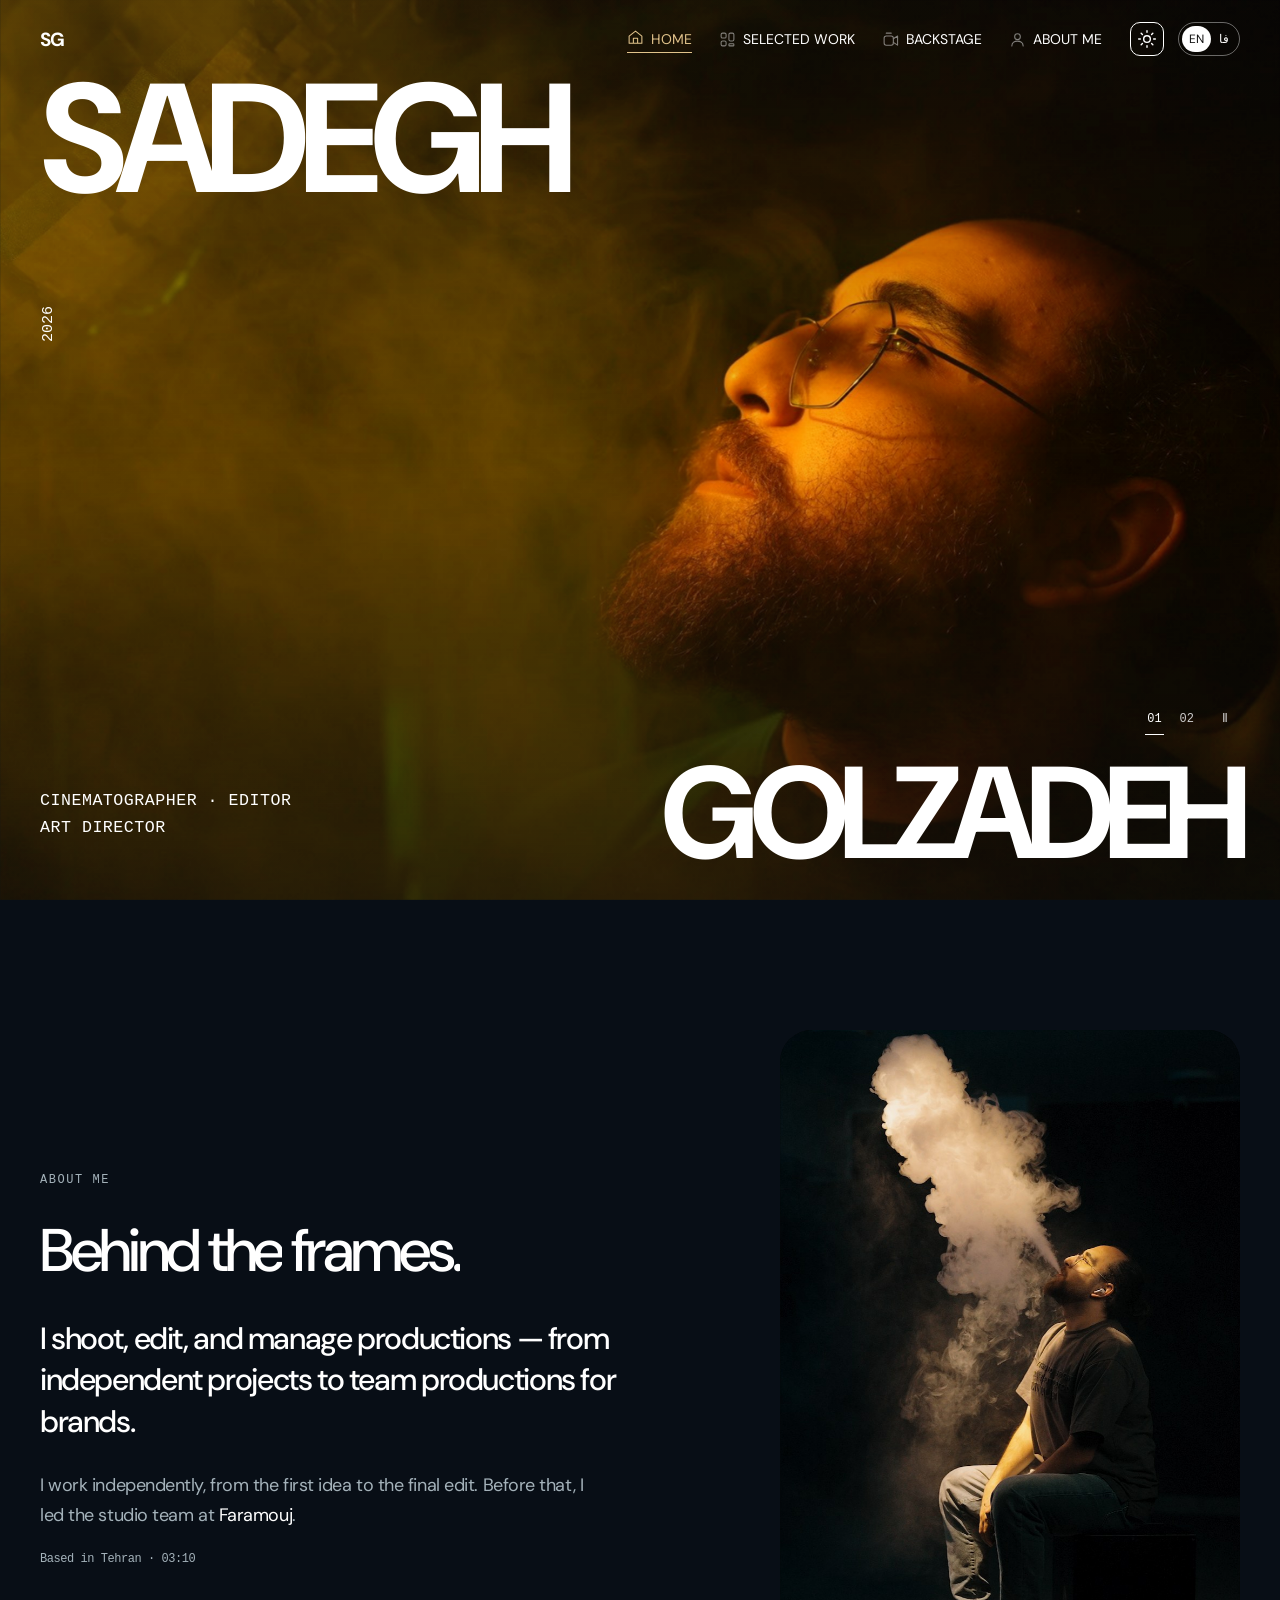
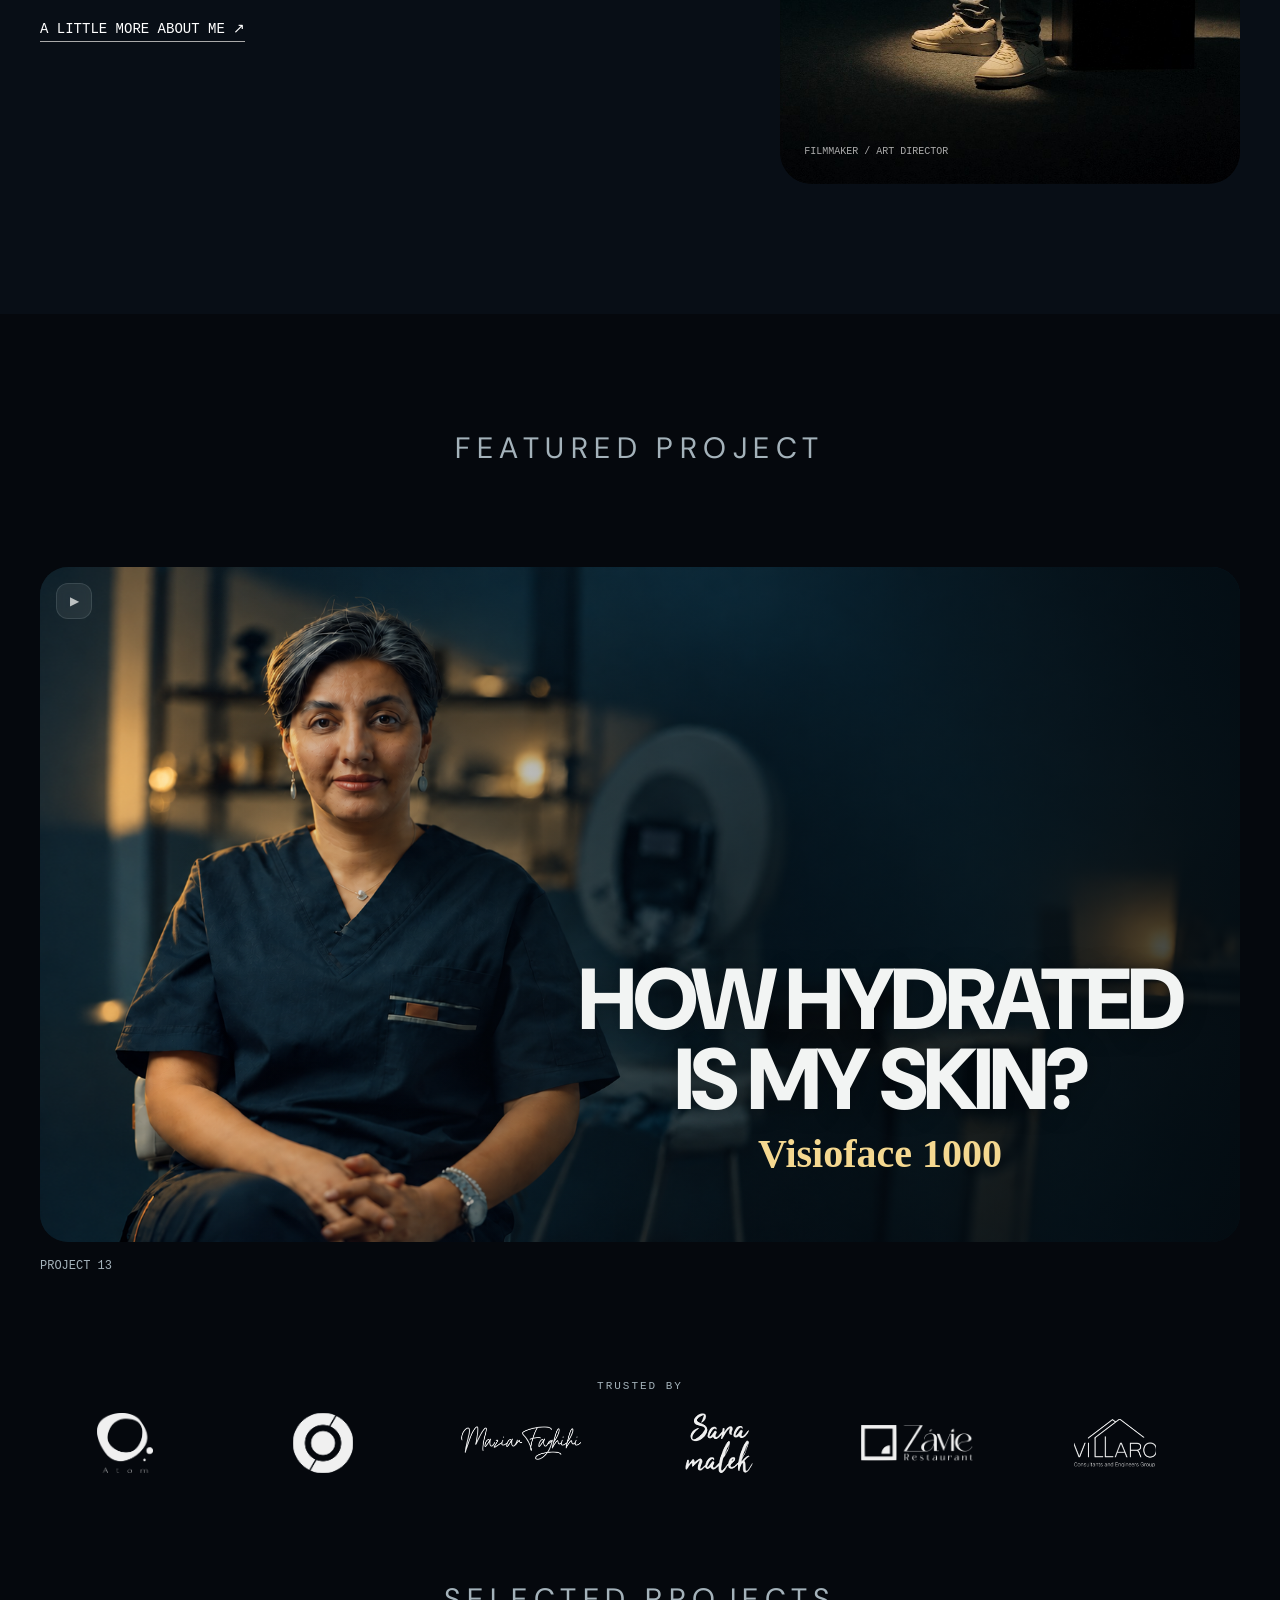
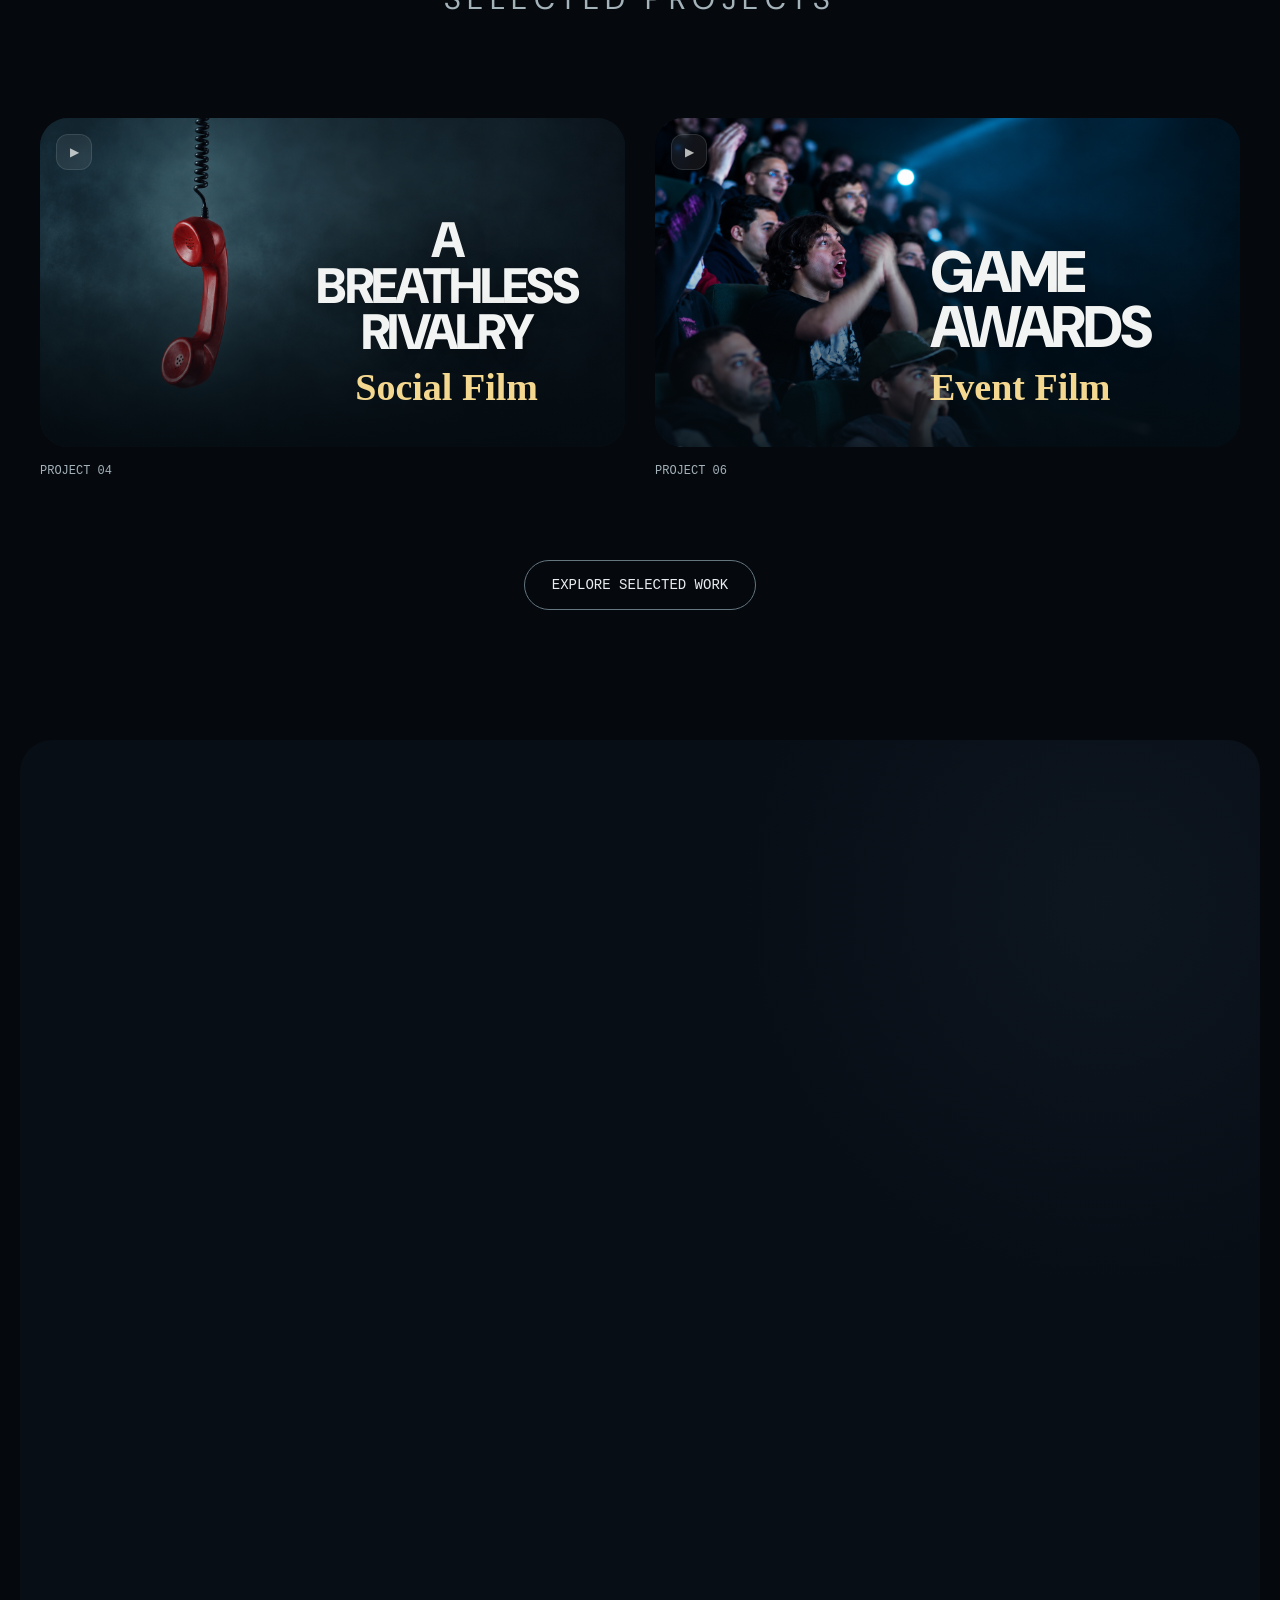
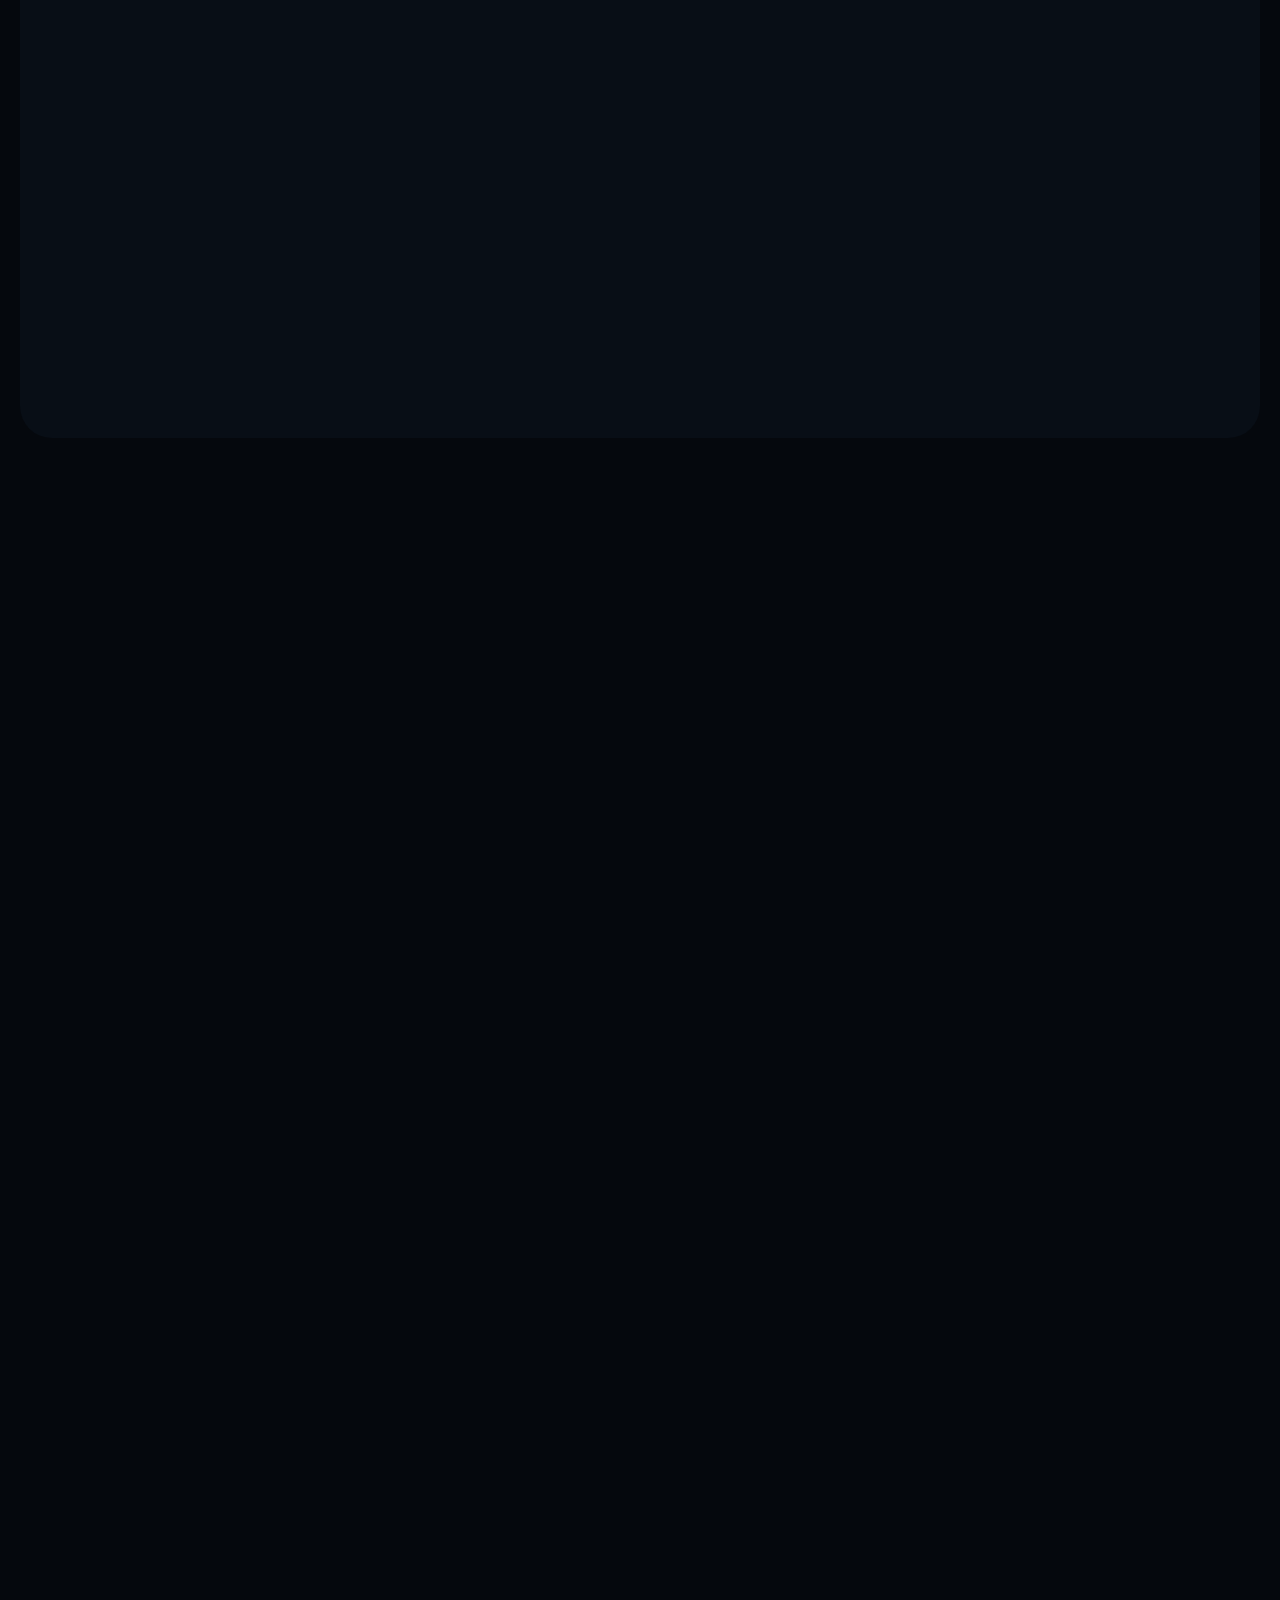
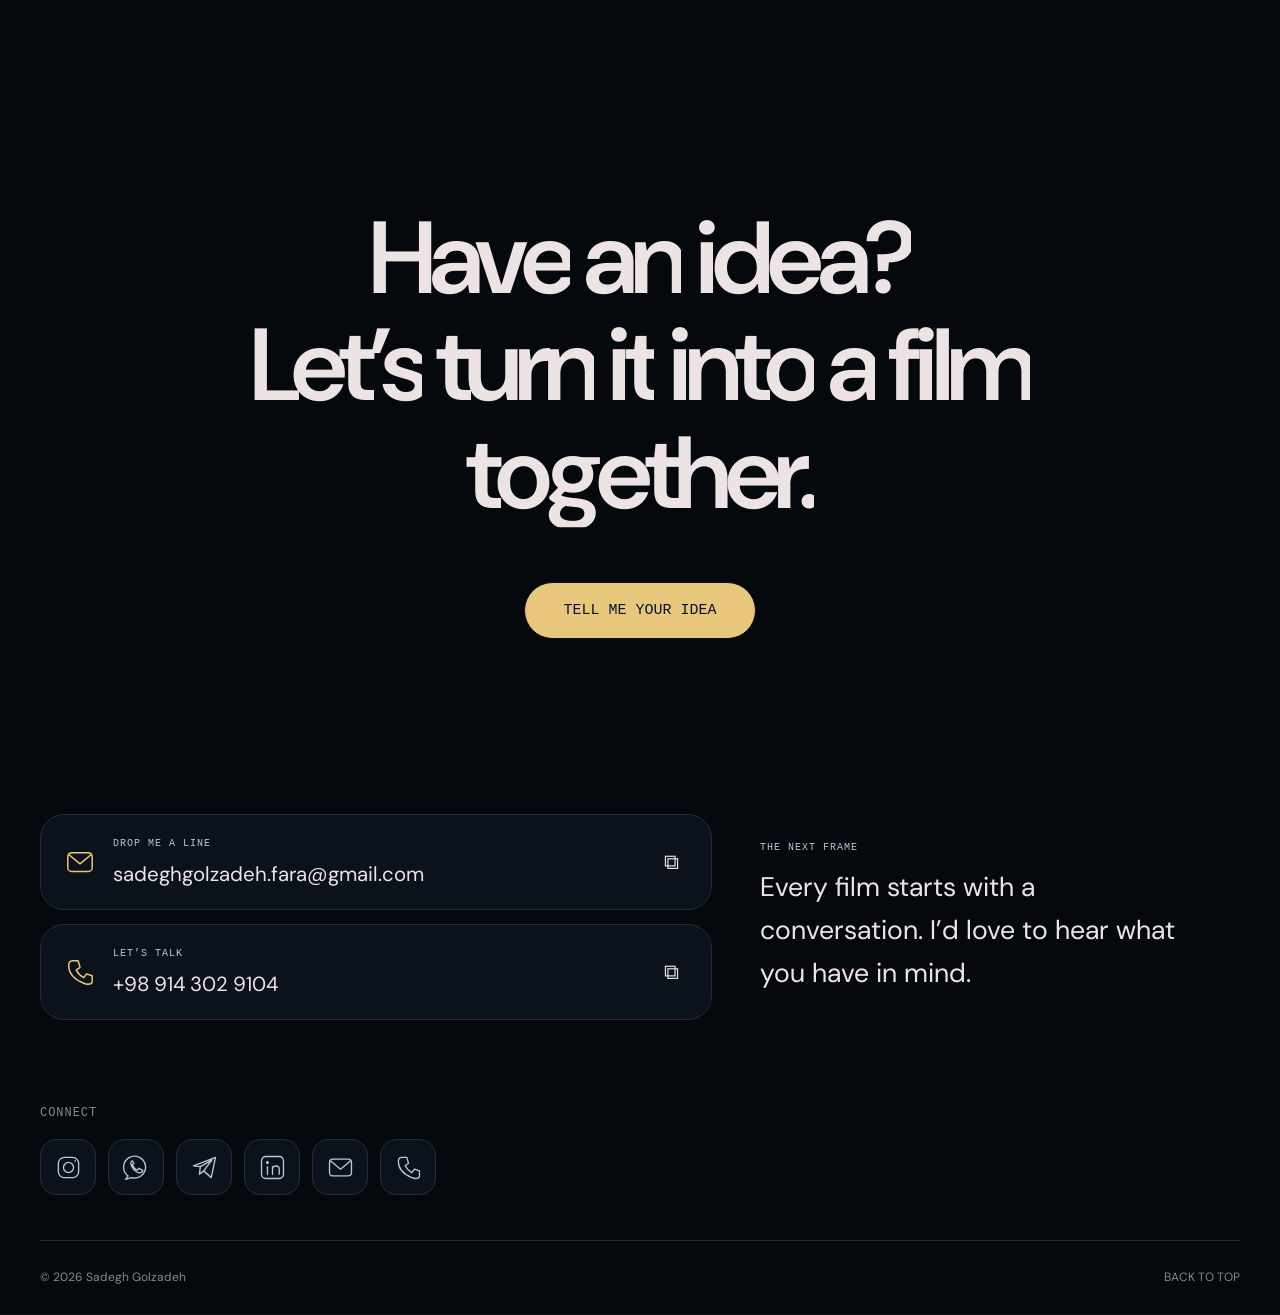
==== index.html @ a175c879 "Unify Persian typography, simplify identity and covers, and correct Faramouj timeline" ====
<!doctype html>
<html lang="en" dir="ltr" data-theme="dark">
<head>
<meta charset="utf-8"><meta name="viewport" content="width=device-width,initial-scale=1"><meta name="theme-color" content="#05080d">
<title>Sadegh Golzadeh — Art Director, Filmmaker & Studio Lead</title>
<meta name="description" content="Sadegh Golzadeh — Art Director, Filmmaker and Studio Lead. Welcome to my world of frames.">
<link rel="icon" type="image/svg+xml" href="data:image/svg+xml,%3Csvg xmlns='http://www.w3.org/2000/svg' viewBox='0 0 64 64'%3E%3Crect width='64' height='64' fill='%23000'/%3E%3Ctext x='6' y='45' font-family='Arial' font-size='36' font-weight='700' fill='white'%3ESG%3C/text%3E%3C/svg%3E">
<link rel="preload" href="fonts/vazirmatn-variable.woff2" as="font" type="font/woff2" crossorigin>
<link rel="stylesheet" href="style.css?v=52">
<script src="logo-assets.js" defer></script>
<script src="cover-assets.js?v=31" defer></script>
<link rel="stylesheet" href="motion.css?v=52">
<script src="motion.js?v=52" defer></script>
<script src="app.js?v=52" defer></script>
</head><body><div id="app"></div><noscript><p style="padding:40px">Sadegh Golzadeh — Art Director, Filmmaker & Studio Lead. <a href="/Sadegh-Golzadeh-CV.pdf">View my CV</a> · <a href="mailto:sadeghgolzadeh.fara@gmail.com">Email me</a></p></noscript></body>
</html>
---- style.css ----
@import url('https://fonts.googleapis.com/css2?family=DM+Sans:wght@400;500;600;700&display=swap');
:root{font-family:'DM Sans',Arial,sans-serif;color:#111;background:#fff;font-synthesis:none;scroll-behavior:smooth;--gutter:40px}*{box-sizing:border-box}body{margin:0}body.modal-open{overflow:hidden}a{color:inherit;text-decoration:none}button{font:inherit;cursor:pointer}button,a{-webkit-tap-highlight-color:transparent}a:focus-visible,button:focus-visible{outline:3px solid #5d91df;outline-offset:5px}button{color:inherit}img{display:block;max-width:100%}::selection{background:#c8d5e2;color:#000}.dark{background:#000;color:#fff}.light{background:#fff}.wide{width:calc(100% - var(--gutter)*2);max-width:1520px;margin-inline:auto}.narrow{width:calc(100% - var(--gutter)*2);max-width:1120px;margin-inline:auto}.center{text-align:center}.eyebrow{font-size:clamp(18px,2.3vw,30px);font-weight:400;letter-spacing:.22em;text-align:center;text-transform:uppercase;margin:0 0 100px;color:#555}.topbar{position:absolute;inset:0 0 auto;z-index:20;display:flex;align-items:center;gap:28px;padding:22px var(--gutter);color:white;font-size:14px}.brand{font-weight:700;font-size:19px;letter-spacing:-.06em;margin-inline-end:auto;white-space:nowrap}.topbar nav{display:flex;gap:38px;align-items:center}.topbar nav a{position:relative}.topbar nav a:after{content:'';position:absolute;left:0;right:100%;bottom:-5px;background:currentColor;height:1px;transition:right .3s}.topbar nav a:hover:after,.topbar nav a[aria-current]:after{right:0}.header-controls{display:flex;align-items:center;gap:14px}.language{display:flex;gap:1px;border:1px solid #ffffff65;border-radius:3px;padding:2px}.language button{font-size:12px;background:transparent;border:0;padding:5px 7px;color:white}.language button[aria-pressed=true]{background:white;color:#111}.menu-toggle{display:none;width:30px;height:30px;background:none;border:0;padding:3px}.menu-toggle span{display:block;height:1px;background:currentColor;margin:6px 0}.hero{height:100svh;min-height:680px;max-height:1300px;position:relative;overflow:hidden;background:#162024;color:white}.hero-images{position:absolute;inset:0;will-change:transform}.hero-image{position:absolute;width:100%;height:100%;object-fit:cover;opacity:0;transition:opacity 1.4s ease,transform 7s linear;transform:scale(1.055)}.hero-image.active{opacity:1;transform:scale(1)}.hero-shade{position:absolute;inset:0;background:linear-gradient(180deg,rgba(0,0,0,.23),transparent 40%,rgba(0,0,0,.32));pointer-events:none}.first-name{position:absolute;top:66px;left:var(--gutter);font-size:clamp(92px,12.1vw,210px);line-height:.95;letter-spacing:-.08em;font-weight:700;margin:0;z-index:2}.vertical-meta{position:absolute;left:var(--gutter);top:34%;display:flex;align-items:center;flex-direction:column;gap:26px;font:18px monospace;z-index:2}.vertical-meta i{height:105px;width:1px;background:#fff9}.vertical-meta span:last-child{writing-mode:vertical-rl;transform:rotate(180deg);font-size:15px}.hero-bottom{position:absolute;bottom:22px;left:var(--gutter);right:var(--gutter);display:flex;align-items:center;justify-content:space-between;gap:20px;z-index:2}.hero-tagline{font-family:monospace;font-size:clamp(17px,1.7vw,24px);line-height:1.4;letter-spacing:.03em;margin:0;flex:0 0 30%;animation-delay:.2s!important}.last-name{font-size:clamp(64px,10.2vw,177px);letter-spacing:-.08em;line-height:.98;font-weight:700;text-align:end;animation-delay:.12s!important}.hero-caption{position:absolute;bottom:165px;left:var(--gutter);right:var(--gutter);display:flex;align-items:center;justify-content:space-between;gap:10px;z-index:3}.sample-tag{display:inline-flex;background:rgba(0,0,0,.5);backdrop-filter:blur(8px);color:#fff;font:11px monospace;letter-spacing:.04em;padding:7px 10px;border:1px solid #ffffff45;border-radius:3px;max-width:calc(100% - 24px)}.slideshow-controls{display:flex;align-items:center;gap:14px}.slideshow-controls button{background:none;border:0;border-bottom:1px solid transparent;color:#ccc;font:12px monospace;padding:8px 2px}.slideshow-controls button.active{color:white;border-color:white}.slide-pause{min-width:30px}.about{padding:170px 0 180px}.reading-text{font-size:clamp(30px,4.2vw,60px);font-weight:600;line-height:1.2;letter-spacing:-.045em;margin:0 0 150px}.reading-text span{color:#454545;transition:color .25s}.profile-grid{display:grid;grid-template-columns:36% 1fr;gap:60px;align-items:start}.profile-photo{margin:0;position:relative;min-height:480px;overflow:hidden;border-radius:5px;background:#222}.portrait-crop{position:absolute;inset:0;overflow:hidden}.portrait-crop img{position:absolute;width:493%;max-width:none;height:auto;left:-40%;top:-10%;filter:grayscale(1)}.profile-photo:after{content:'';position:absolute;inset:0;background:linear-gradient(transparent 36%,#000c)}.profile-photo figcaption{position:absolute;z-index:2;bottom:32px;left:30px;right:25px;display:flex;flex-direction:column;gap:14px}.profile-photo strong{font-size:clamp(38px,4.5vw,68px);font-style:italic;font-family:Georgia,serif;font-weight:400;letter-spacing:-.055em}.profile-photo figcaption span{font:14px/1.7 monospace}.bio{font-size:clamp(18px,1.9vw,26px);line-height:1.5;letter-spacing:-.025em;color:#999}.bio p{margin:0 0 30px}.bio em{font-style:normal;color:white}.bio small{font-size:14px}.profile-links{border-top:1px solid #333;padding-top:28px;display:flex;gap:30px;font:14px monospace;margin-top:25px}.text-link{font:14px monospace;display:inline-block;margin-top:32px;border-bottom:1px solid #aaa;padding-bottom:4px;color:white}.profile-links a:hover{color:white}.projects{padding:115px 0 100px}.project-card{display:block;background:none;border:0;padding:0;width:100%;text-align:start}.project-image{position:relative;overflow:hidden;border-radius:7px;aspect-ratio:1.52;background:#1c2426;color:white}.project-image>img{width:100%;height:100%;object-fit:cover;transition:transform 1.1s cubic-bezier(.2,.7,.2,1)}.project-image:after{content:'';position:absolute;inset:0;background:linear-gradient(transparent 30%,#000b);pointer-events:none}.project-card:hover .project-image>img{transform:scale(1.045)}.project-image .sample-tag{position:absolute;z-index:2;top:17px;left:17px}.project-caption{position:absolute;z-index:2;bottom:36px;left:36px;right:36px}.project-caption small{font:13px monospace;letter-spacing:.03em}.project-caption h3{font-size:clamp(30px,4.8vw,72px);font-weight:500;letter-spacing:-.055em;line-height:1.04;margin:12px 0}.project-caption p{font-size:16px;line-height:1.4;margin:0;max-width:560px}.hover-disc{position:absolute;left:50%;top:50%;transform:translate(-50%,-50%) scale(.5);opacity:0;display:flex;align-items:center;justify-content:center;text-align:center;background:white;color:#222;z-index:4;width:108px;height:108px;border-radius:50%;font:14px/1.3 monospace;pointer-events:none;transition:opacity .25s,transform .25s}.project-card:hover .hover-disc{opacity:1;transform:translate(-50%,-50%) scale(1)}.slot-label{display:flex;justify-content:space-between;gap:15px;font:12px monospace;color:#777;padding:17px 0}.slot-label span{font-family:inherit}.project-grid{display:grid;grid-template-columns:1fr 1fr;gap:30px}.project-grid .project-image{aspect-ratio:1/1.15}.project-grid .project-caption{left:25px;right:25px;bottom:28px}.project-grid .project-caption h3{font-size:clamp(30px,3.5vw,56px)}.brand-block{padding:130px 0 170px;text-align:center}.brand-block p{font-size:clamp(28px,3.6vw,50px);font-weight:700;letter-spacing:-.055em;line-height:1.14;margin:0 auto 95px;max-width:920px}.brand-names{display:flex;justify-content:space-around;gap:25px;font-size:clamp(18px,3vw,42px);font-weight:700;letter-spacing:-.04em;color:#aaa}.outline-button{display:inline-flex;align-items:center;justify-content:center;border:1px solid #b9b9b9;padding:16px 27px;font:14px monospace;transition:background .3s,color .3s}.outline-button:hover{background:#111;color:white}.projects .center{margin-top:65px}.expertise{padding:95px 0 80px}.section-statement{font-size:clamp(30px,4.2vw,58px);font-weight:700;line-height:1.15;letter-spacing:-.055em;max-width:970px;margin:0 auto 140px;text-align:center}.services{border-top:1px solid #ddd}.service{padding:55px 0 70px;border-bottom:1px solid #ddd;display:grid;grid-template-columns:1fr 27%;gap:15%}.service small{font:14px monospace;color:#999}.service h3{font-size:clamp(28px,3vw,44px);margin:24px 0 18px;line-height:1.1;letter-spacing:-.045em}.service p{font-size:17px;color:#888;line-height:1.55;max-width:650px;margin:0}.service ul{padding:0;margin:0;list-style:none;font:14px/1.5 monospace}.service li{padding:17px 0;border-bottom:1px solid #ddd}.experience{padding:80px 0 115px}.job{border-top:1px solid #ddd;padding:30px 0 35px;display:grid;grid-template-columns:21% 35% 1fr;gap:30px}.job small{font:12px/1.6 monospace;color:#888}.job h3{margin:0;font-size:clamp(23px,2.5vw,34px);letter-spacing:-.035em;line-height:1.15}.job h3 span{display:block;font-size:17px;font-weight:400;color:#888;margin-top:12px}.job p{font-size:16px;color:#888;line-height:1.6;margin:0}.cv-details{display:grid;grid-template-columns:1fr 1fr;gap:50px;padding-top:65px;border-top:1px solid #ddd}.cv-details h3{font-size:20px}.cv-details p{font-size:16px;color:#777;line-height:1.7}.contact{padding:80px 0 130px;text-align:center}.contact-title{font-size:clamp(48px,8vw,110px);line-height:1.05;font-weight:600;letter-spacing:-.065em;margin:0 0 55px}.black-button{display:inline-flex;background:#111;color:#fff;padding:19px 38px;font:15px monospace;border:1px solid #111;transition:background .3s,color .3s}.black-button:hover{background:white;color:#111}.footer-name{font-size:clamp(35px,9.1vw,155px);font-weight:700;letter-spacing:-.07em;line-height:1;text-align:center;white-space:nowrap;padding:10px 0 60px;border-bottom:1px solid #ddd}.footer-grid{display:grid;grid-template-columns:1.5fr 1fr .7fr;gap:50px;padding:45px 0}.contact-lines{display:grid;grid-template-columns:1fr 34px;align-content:start;gap:14px;font-size:clamp(14px,1.5vw,22px)}.contact-lines a{overflow-wrap:anywhere}.copy{background:#f5f5f5;border:1px solid #ddd;border-radius:4px;font-size:18px;width:30px;height:30px}.footer-grid small{font:12px monospace;color:#777}.footer-grid p{font-size:16px;line-height:1.7;margin-top:12px}.footer-social{display:flex;flex-direction:column;gap:15px;align-items:start;font-size:16px}.footer-bottom{display:flex;justify-content:space-between;font-size:12px;padding:28px 0;border-top:1px solid #ddd;color:#888}.needs{margin:50px 0 90px;padding:40px;background:#f1f3f4;border:1px dashed #b4bec5;border-radius:6px}.needs .eyebrow{font:12px monospace;letter-spacing:.08em;text-align:start}.needs h2{font-size:clamp(26px,3vw,42px);line-height:1.2;letter-spacing:-.03em;margin:20px 0 26px}.needs ol{padding-inline-start:22px;font-size:16px;line-height:1.75;margin:0}.source-credit{font-size:12px;color:#667078;margin:28px 0 0;line-height:1.6}.source-credit a{text-decoration:underline}.preview-badge{position:fixed;right:18px;bottom:18px;z-index:30;padding:11px 15px;background:#111;color:#fff;border:1px solid #888;border-radius:5px;font:11px monospace;box-shadow:0 5px 25px #0002}.works-hero{height:100svh;min-height:640px;position:relative;color:white;overflow:hidden;background:#222}.works-hero>img{width:100%;height:100%;object-fit:cover;object-position:50% 40%;animation:gentle 12s both}.works-heading{position:absolute;left:var(--gutter);bottom:115px;right:var(--gutter)}.works-heading h1{font-size:clamp(42px,5vw,74px);line-height:1.12;letter-spacing:-.045em;font-weight:600;margin:0 0 30px;max-width:800px}.works-heading p{font-size:19px;line-height:1.45;max-width:620px;margin:0}.works-hero>.sample-tag{position:absolute;bottom:35px;left:var(--gutter)}body:has(.thoughts) .topbar{color:#111}body:has(.thoughts) .language{border-color:#bbb}body:has(.thoughts) .language button{color:#111}body:has(.thoughts) .language button[aria-pressed=true]{background:#111;color:white}.thoughts{padding:170px 0 70px}.page-heading{font-size:clamp(60px,12vw,170px);font-weight:500;letter-spacing:-.065em;text-align:center;line-height:1;margin:20px 0 30px}.page-intro{text-align:center;color:#777;font-size:19px;margin:0 0 100px}.thought-card{background:#f9f9f9;margin-bottom:60px;border-radius:6px;overflow:hidden}.thought-image{position:relative;aspect-ratio:1.8;overflow:hidden}.thought-image img{height:100%;width:100%;object-fit:cover;transition:transform 1s}.thought-card:hover img{transform:scale(1.025)}.thought-image .sample-tag{position:absolute;top:18px;left:18px}.thought-copy{padding:40px}.thought-copy small{font:12px monospace;color:#777}.thought-copy h2{font-size:clamp(30px,4vw,55px);letter-spacing:-.045em;line-height:1.13;margin:20px 0}.thought-copy p{font-size:18px;line-height:1.6;max-width:780px;color:#777}.music-card{background:#111;color:white;padding:40px 0}.music-card .outline-button{margin-top:25px}.music-card .outline-button:hover{background:#fff;color:#111}dialog{width:min(960px,calc(100% - 36px));max-height:90svh;border:0;padding:0;border-radius:8px;box-shadow:0 20px 90px #0005}dialog::backdrop{background:#000b;backdrop-filter:blur(6px)}dialog>div>img{width:100%;height:min(46vh,420px);object-fit:cover}.dialog-close{position:sticky;top:15px;float:right;margin:15px 15px -57px 0;width:42px;height:42px;border:0;background:#fff;border-radius:50%;font-size:27px;z-index:2}.dialog-copy{padding:35px}.dialog-copy small{font:12px monospace;color:#777}.dialog-copy h2{font-size:40px;letter-spacing:-.04em;margin:20px 0}.dialog-copy p{font-size:18px;line-height:1.6;color:#666}.toast{position:fixed;bottom:75px;left:50%;transform:translate(-50%,20px);background:#111;color:#fff;z-index:80;padding:13px 22px;border-radius:4px;opacity:0;pointer-events:none;transition:.25s}.toast.show{opacity:1;transform:translate(-50%,0)}.reveal{opacity:0;transform:translateY(45px);transition:opacity .85s ease,transform .95s cubic-bezier(.2,.75,.2,1)}.reveal.in{opacity:1;transform:none}.entrance{animation:entrance 1.05s both cubic-bezier(.2,.7,.2,1)}
@keyframes entrance{from{opacity:0;transform:translateY(38px);filter:blur(7px)}to{opacity:1;transform:none;filter:none}}@keyframes gentle{from{transform:scale(1.04)}to{transform:scale(1)}}
.fa{font-family:Vazirmatn,Arial,sans-serif}.fa .eyebrow{letter-spacing:0}.fa .first-name{left:auto;right:var(--gutter);font-size:clamp(92px,12.1vw,210px);letter-spacing:-.035em}.fa .last-name{font-size:clamp(90px,12vw,195px);letter-spacing:-.035em}.fa .vertical-meta{left:auto;right:var(--gutter)}.fa .hero-tagline,.fa .sample-tag,.fa .preview-badge,.fa .outline-button,.fa .black-button,.fa .profile-photo figcaption span,.fa .profile-links,.fa .text-link,.fa .service ul,.fa .slot-label,.fa .hover-disc,.fa .needs .eyebrow,.fa .project-caption small{font-family:Vazirmatn,sans-serif;letter-spacing:0}.fa .hero-tagline{font-size:clamp(18px,2vw,29px);line-height:1.6}.fa .reading-text{line-height:1.55;letter-spacing:-.02em}.fa .bio{line-height:1.9;letter-spacing:0}.fa .brand{letter-spacing:-.05em}.fa .project-caption{left:36px;right:36px}.fa .project-caption h3,.fa .contact-title,.fa .section-statement{letter-spacing:-.025em}.fa .contact-title{line-height:1.45}.fa .works-heading h1{line-height:1.5;letter-spacing:-.03em}.fa .job h3{line-height:1.5}.fa .footer-name{direction:ltr}.fa .page-heading{letter-spacing:-.03em;line-height:1.4}.fa .preview-badge{font-size:12px}.fa .needs{line-height:1.8}.fa .footer-bottom,.fa .footer-grid{line-height:1.7}
@media(min-width:1700px){.hero-caption{bottom:210px}}
@media(max-width:1050px){:root{--gutter:28px}.topbar{gap:18px}.topbar nav{gap:23px}.brand{font-size:16px}.hero-bottom{align-items:end}.hero-tagline{flex-basis:28%;font-size:17px}.hero-caption{bottom:145px}.profile-grid{gap:38px;grid-template-columns:37% 1fr}.profile-photo{min-height:420px}.bio{font-size:21px}.project-grid .project-image{aspect-ratio:1/1.35}.job{grid-template-columns:20% 33% 1fr;gap:20px}.footer-grid{gap:30px}.service{gap:8%;grid-template-columns:1fr 33%}}
@media(max-width:700px){:root{--gutter:20px}.topbar{padding-top:18px}.brand{font-size:16px}.topbar nav{display:none;position:absolute;top:63px;left:12px;right:12px;background:#111;color:#fff;border:1px solid #444;padding:30px;border-radius:5px;flex-direction:column;align-items:start;gap:24px;font-size:20px}.topbar.open nav{display:flex}.menu-toggle{display:block}.hero{min-height:680px;max-height:none}.first-name{top:90px;font-size:19vw;letter-spacing:-.07em}.hero-image{object-position:50% 50%}.vertical-meta{top:34%;font-size:15px;gap:18px}.vertical-meta i{height:75px}.vertical-meta span:last-child{font-size:12px}.hero-bottom{bottom:27px;display:block}.hero-tagline{font-size:17px;line-height:1.4;margin-bottom:28px}.last-name{font-size:15vw;line-height:1;text-align:end;letter-spacing:-.075em}.hero-caption{bottom:205px;display:flex;flex-direction:column;align-items:end;gap:10px}.sample-tag{font-size:9px;padding:6px 8px;line-height:1.5}.slideshow-controls{gap:16px}.hero-caption .sample-tag{max-width:100%}.about{padding:90px 0 100px}.reading-text{font-size:30px;line-height:1.25;margin-bottom:70px}.profile-grid{grid-template-columns:1fr;gap:35px}.profile-photo{min-height:480px;max-width:380px;width:100%;margin:auto}.bio{font-size:20px}.profile-links{gap:28px}.projects{padding:80px 0}.eyebrow{font-size:18px;margin-bottom:55px}.project-image{aspect-ratio:.85}.project-grid{grid-template-columns:1fr;gap:35px}.project-grid .project-image{aspect-ratio:.85}.project-caption,.project-grid .project-caption{left:22px;right:22px;bottom:25px}.project-caption h3,.project-grid .project-caption h3{font-size:38px}.project-caption small{font-size:11px}.project-caption p{font-size:15px}.slot-label{font-size:10px}.hover-disc{display:none}.brand-block{padding:70px 0 90px}.brand-block p{font-size:30px;margin-bottom:55px}.brand-names{font-size:20px;gap:15px}.expertise{padding:50px 0 40px}.section-statement{font-size:33px;margin-bottom:65px}.service{grid-template-columns:1fr;gap:22px;padding:30px 0 45px}.service h3{font-size:32px;margin-top:20px}.service p{font-size:16px}.service ul{font-size:13px}.service li{padding:12px 0}.experience{padding:55px 0 70px}.job{grid-template-columns:1fr;gap:17px;padding:28px 0}.job h3{font-size:28px}.job h3 span{font-size:16px;margin-top:8px}.job p{font-size:16px}.cv-details{grid-template-columns:1fr;gap:20px;padding-top:25px}.contact{padding:55px 0 70px}.contact-title{font-size:46px;margin-bottom:40px}.footer-name{font-size:8.8vw;padding-bottom:35px}.footer-grid{grid-template-columns:1fr 1fr;gap:28px;padding:30px 0}.contact-lines{grid-column:1/-1;font-size:17px}.footer-social{font-size:15px}.footer-grid p{font-size:15px}.footer-bottom{font-size:10px;gap:20px;line-height:1.5}.preview-badge{font-size:9px;right:10px;bottom:10px;padding:9px 11px}.needs{padding:25px 20px;margin:30px 0 70px}.needs h2{font-size:26px}.needs ol{font-size:15px}.works-hero{min-height:680px}.works-heading{bottom:130px}.works-heading h1{font-size:42px}.works-heading p{font-size:17px;max-width:330px}.works-hero>.sample-tag{bottom:65px}.thoughts{padding-top:120px}.page-heading{font-size:66px}.page-intro{font-size:17px;margin-bottom:55px}.thought-image{aspect-ratio:1}.thought-copy{padding:25px}.thought-copy h2{font-size:34px}.thought-copy p{font-size:17px}.music-card{padding:15px 0}.dialog-copy{padding:25px}.dialog-copy h2{font-size:32px}.dialog-copy p{font-size:16px}.fa .first-name{font-size:22vw}.fa .last-name{font-size:24vw}.fa .hero-tagline{font-size:21px}.fa .reading-text{font-size:30px}.fa .contact-title{font-size:43px}.fa .preview-badge{font-size:10px}.fa .hero-caption{bottom:240px}.fa .works-heading h1{font-size:38px}.fa .page-heading{font-size:55px}}
@media(prefers-reduced-motion:reduce){:root{scroll-behavior:auto}*,*:before,*:after{animation-duration:.01ms!important;transition-duration:.01ms!important}.reveal{opacity:1;transform:none}.hero-image{transform:none!important}}
.profile-photo{min-height:0;aspect-ratio:.94}

.portrait-crop img{position:static!important;width:100%!important;height:100%!important;max-width:100%!important;object-fit:cover;transform:none!important}.portrait-crop{overflow:hidden}.backstage-gallery{padding:70px 0}.backstage-gallery video{width:100%;max-height:650px;background:#000}.personal-gallery{display:grid;grid-template-columns:1fr 1fr;gap:20px;margin-top:40px}.personal-gallery img{width:100%;height:500px;object-fit:cover}.content-export{padding:30px 0}.credits-list{display:grid;grid-template-columns:1fr 1fr;gap:15px;margin:25px 0}.credits-list>div{border-bottom:1px solid #ccc}.credits-list p{font-size:16px;margin:5px 0}#dialog-content>video{width:100%;max-height:70vh;background:#000}#edit-project label{display:block;font-size:15px;margin:15px 0}#edit-project input,#edit-project textarea{display:block;width:100%;padding:12px;border:1px solid #aaa;background:white;color:black;font:inherit}#edit-project textarea{min-height:140px}[hidden]{display:none!important}@media(max-width:620px){.personal-gallery{grid-template-columns:1fr}.personal-gallery img{height:420px}.credits-list{grid-template-columns:1fr}}

/* Soft corners across media, controls and project details. */
:root{--media-radius:28px}
.hero,.works-hero{border-radius:0 0 36px 36px;isolation:isolate}
.hero-images,.hero-shade{border-radius:inherit}
.profile-photo,.portrait-crop,.project-image,.thought-card,.thought-image,.personal-gallery img,.backstage-gallery video,dialog{border-radius:var(--media-radius);overflow:hidden}
.project-image img,.thought-image img{border-radius:inherit}
#dialog-content>video{border-radius:28px;display:block}
.language{border-radius:999px;overflow:hidden;padding:3px}
.language button,.sample-tag,.outline-button,.black-button,.copy,.toast,.topbar nav{border-radius:999px}
#edit-project input,#edit-project textarea{border-radius:16px}
@media(max-width:700px){:root{--media-radius:22px}.hero,.works-hero{border-radius:0 0 28px 28px}.topbar nav{border-radius:24px}#dialog-content>video{border-radius:22px}}

.hero,.works-hero{border-radius:var(--media-radius)}
#dialog-content>video{width:auto;max-width:100%;height:auto;max-height:70vh;margin:12px auto 0;background:transparent}
.backstage-gallery video{width:auto;max-width:100%;height:auto;max-height:650px;justify-self:center;background:transparent}

/* Revised about portrait, project covers and client names. */
.about{padding:110px 0}.about-scene{position:relative;overflow:hidden;border-radius:32px;min-height:900px;background:#090909;isolation:isolate}.about-background{position:absolute;inset:0;width:100%;height:100%;object-fit:contain;object-position:right center;z-index:-2}.about-scene:after{content:'';position:absolute;inset:0;background:linear-gradient(90deg,rgba(0,0,0,.92),rgba(0,0,0,.66) 48%,rgba(0,0,0,.12));z-index:-1}.about-overlay{padding:65px;max-width:780px}.about .reading-text{font-size:clamp(26px,3.2vw,44px);margin-bottom:55px}.about-details{display:block}.about-identity{display:flex;flex-direction:column;gap:12px;margin-bottom:35px}.about-identity strong{font:italic 60px Georgia,serif}.about-identity span{font:12px/1.8 monospace}.about .bio{font-size:20px;color:#ddd}.about .reading-text span{color:#fff!important}.brand-names{flex-wrap:wrap;justify-content:center;gap:32px 50px;color:#333;font-size:clamp(28px,3.2vw,48px);line-height:1.2}.brand-secondary{font-size:clamp(16px,1.8vw,23px);color:#888;gap:20px 35px;margin-top:45px;font-weight:500}.project-caption p{display:none}.cover-play{display:flex;align-items:center;justify-content:center;width:52px;height:52px;border:1px solid #fff9;border-radius:50%;background:#0004;margin-top:18px;font-size:18px}.project-image>img{object-position:center 35%}.project-caption h3{font-size:clamp(28px,3.5vw,54px)}.project-image:after{background:linear-gradient(transparent 40%,rgba(0,0,0,.78))}.fa .about-scene:after{background:linear-gradient(270deg,rgba(0,0,0,.9),rgba(0,0,0,.55) 55%,rgba(0,0,0,.18))}.fa .about-overlay{margin-inline-start:auto}
@media(max-width:700px){.about{padding:65px 0}.about-scene{min-height:1000px;border-radius:22px}.about-overlay{padding:32px 24px}.about-background{object-position:60% center}.about-scene:after,.fa .about-scene:after{background:linear-gradient(180deg,#000b,#0008 50%,#000e)}.about .bio{font-size:17px}.about .reading-text{margin-bottom:35px}.about-identity strong{font-size:46px}.brand-names{gap:24px;font-size:28px}.brand-secondary{font-size:17px;gap:18px}.profile-links{gap:18px}.project-caption{bottom:24px;left:24px;right:24px}}
/* Portrait, collaborations, connections and skills. */
:root{--ease-out:cubic-bezier(.23,1,.32,1);--ease-in-out:cubic-bezier(.77,0,.175,1);--accent:#d85d4d}.sr-only{position:absolute;width:1px;height:1px;overflow:hidden;clip-path:inset(50%);white-space:nowrap}.section-kicker{display:block;font:12px/1.5 monospace;letter-spacing:.13em;color:#888;margin-bottom:30px}.about{background:#111;padding:130px 0}.about-layout{display:grid;grid-template-columns:1.1fr .8fr;gap:9%;align-items:center}.about-copy{max-width:700px}.about-heading{font-size:clamp(42px,4.7vw,74px);letter-spacing:-.055em;line-height:1.07;font-weight:500;margin:0 0 35px}.about-heading em,.skills-intro em{font-family:Georgia,serif;font-weight:400;color:var(--accent)}.about .reading-text{font-size:clamp(23px,2.4vw,36px);margin:0 0 28px;font-weight:500;line-height:1.35}.about .reading-text span{color:#fff!important;transition:opacity 200ms ease}.about .bio{font-size:18px;color:#a7a7a7;max-width:550px;line-height:1.65}.about .bio p{margin-bottom:22px}.about .location-note{font:12px monospace}.about-portrait{margin:0;position:relative;overflow:hidden;border-radius:32px;background:#070808;aspect-ratio: .61}.about-portrait img{width:100%;height:100%;object-fit:cover;object-position:center}.about-portrait figcaption{position:absolute;inset:auto 24px 24px;font:12px/1.7 monospace;color:white}.about-portrait figcaption span{display:block;color:#aaa;font-size:10px}.connect-block{margin-top:35px}.connect-block>small{font:12px monospace;color:#888;letter-spacing:.08em}.connect-icons{display:flex;gap:14px;margin-top:18px}.connect-icon{display:flex;align-items:center;justify-content:center;background:#222426;color:#c5cdd0;width:62px;height:62px;border-radius:17px;border:1px solid #ffffff08;transition:transform 160ms var(--ease-out),background 160ms ease,color 160ms ease}.connect-icon svg{width:27px;height:27px}.connect-icon:active{transform:scale(.96)}.brand-block{background:#111;color:#aaa;padding:70px 45px;border-radius:30px;margin:110px 0 130px;text-align:start}.brand-block .section-kicker{margin:0 0 35px}.brand-names{justify-content:space-between;gap:35px 42px;color:#a2a2a2;font-size:clamp(25px,2.7vw,40px);font-weight:650;align-items:center;direction:ltr}.brand-names span{display:inline-block}.brand-secondary{justify-content:flex-start;margin-top:45px;gap:20px 40px;font-size:clamp(16px,1.4vw,22px);color:#737373;font-weight:500}.skills-section{background:#111;padding:130px 0;border-radius:32px;margin:30px 20px 80px}.skills-layout{display:grid;grid-template-columns:.8fr 1.5fr;gap:7%}.skills-intro h2{font-size:clamp(50px,5.7vw,90px);letter-spacing:-.055em;line-height:1.2;font-weight:400;margin:50px 0 35px}.skills-intro p{color:#8b8b8b;font-size:19px;line-height:1.5;max-width:300px}.skills-grid{display:grid;grid-template-columns:1fr 1fr;gap:24px}.skill-card{border-radius:34px;position:relative;padding:32px;background:#090909;min-height:350px;border:1px solid #ffffff08;display:flex;flex-direction:column}.skill-number{font:11px monospace;color:#777}.skill-card h3{font-size:clamp(24px,2.3vw,36px);font-weight:500;letter-spacing:-.035em;line-height:1.2;margin:24px 0 12px;max-width:230px}.skill-card p{font-size:15px;line-height:1.5;color:#888;margin:0;max-width:240px}.skill-icon{align-self:flex-end;color:#c5cbd1;margin:25px 0}.skill-icon svg{width:68px;height:68px;transition:transform 250ms var(--ease-out)}.skill-card ul{list-style:none;margin:auto 0 0;padding:0;display:flex;gap:8px;flex-wrap:wrap;font:10px/1.5 monospace;color:#777}.skill-card li{border:1px solid #ffffff12;padding:5px 8px;border-radius:8px}.footer-social{display:none}footer .connect-block{margin-bottom:45px}.reveal{opacity:0;transform:translateY(40px);transition:opacity 700ms var(--ease-out),transform 700ms var(--ease-out);transition-delay:var(--stagger,0ms)}.reveal.in{opacity:1;transform:translateY(0)}.project-image.reveal,.about-portrait.reveal{clip-path:inset(8% 0 0 0 round 28px);transition:clip-path 800ms var(--ease-in-out),transform 800ms var(--ease-out),opacity 700ms var(--ease-out)}.about-portrait.in{clip-path:inset(0 0 0 0 round 28px)}.motion-heading{clip-path:inset(0 0 100% 0);transition:clip-path 700ms var(--ease-in-out),opacity 700ms var(--ease-out),transform 700ms var(--ease-out)}.motion-heading.in{clip-path:inset(0 0 0 0)}.entrance{animation-duration:1000ms;animation-timing-function:var(--ease-out)}.project-image>img{transition:transform 700ms var(--ease-out)}
@media(hover:hover) and (pointer:fine){.connect-icon:hover{transform:translateY(-4px);background:var(--accent);color:white}.skill-card:hover .skill-icon svg{transform:rotate(-10deg) scale(1.06)}.project-card:hover .project-image>img{transform:scale(1.06)}}
@media(max-width:900px){.about-layout{gap:35px;grid-template-columns:1fr .8fr}.skills-layout{grid-template-columns:1fr}.skills-intro{margin-bottom:35px}.skills-intro h2{margin:15px 0}.skill-card{min-height:320px}.skills-intro p{max-width:none}.brand-block{padding:45px 30px}}
@media(max-width:700px){.about{padding:75px 0}.about-layout{grid-template-columns:1fr;gap:45px}.about-copy{order:1}.about-portrait{order:0;width:100%;max-width:360px;aspect-ratio:.72;justify-self:center;border-radius:24px}.about-heading{font-size:42px}.about .reading-text{font-size:25px}.about .bio{font-size:17px}.connect-icon{width:56px;height:56px;border-radius:16px}.brand-block{margin:75px 0 85px;padding:35px 24px;border-radius:24px}.brand-names{gap:24px;font-size:26px;justify-content:center}.brand-secondary{font-size:16px;gap:20px;margin-top:32px}.brand-block .section-kicker{text-align:center}.skills-section{margin:0 10px 45px;border-radius:24px;padding:65px 0}.skills-section .wide{width:calc(100% - 36px)}.skills-intro h2{font-size:54px}.skills-grid{gap:15px}.skill-card{padding:22px;border-radius:25px;min-height:340px}.skill-card h3{font-size:24px}.skill-card p{font-size:14px}.skill-icon svg{width:50px;height:50px}}
@media(max-width:430px){.skills-grid{grid-template-columns:1fr}.skill-card{min-height:280px}.skill-icon{margin:10px 0}.skill-card h3{max-width:none}.skill-card p{max-width:none}}
@media(prefers-reduced-motion:reduce){.reveal,.reveal.in,.motion-heading,.motion-heading.in,.about-portrait.reveal,.about-portrait.in{transform:none;clip-path:none;transition:opacity 150ms ease;transition-delay:0ms}.entrance{animation:none}.connect-icon:hover,.skill-card:hover .skill-icon svg,.project-card:hover .project-image>img{transform:none}.hero-image{transition:opacity 200ms ease;transform:none}.about .reading-text span{opacity:1!important}}
/* Motion inspired by the three references, adapted to this portfolio. */
.motion-heading{clip-path:none}.word-mask{display:inline-block;overflow:hidden;vertical-align:bottom;padding-bottom:.08em;margin-bottom:-.08em}.motion-word{display:inline-block;transform:translateY(110%);opacity:0;transition:transform 800ms var(--ease-out),opacity 600ms var(--ease-out);transition-delay:var(--word-delay,0ms)}.in .motion-word{transform:translateY(0);opacity:1}.project-card .project-image{clip-path:inset(12% 0 12% 0 round 28px);transition:clip-path 900ms var(--ease-in-out);transition-delay:var(--stagger,0ms)}.project-card.in .project-image{clip-path:inset(0 0 0 0 round 28px)}.project-card .project-caption{transform:translateY(18px);opacity:0;transition:transform 700ms var(--ease-out),opacity 700ms var(--ease-out);transition-delay:180ms}.project-card.in .project-caption{transform:translateY(0);opacity:1}.roll-label{position:relative;display:block;overflow:hidden}.roll-label>span{display:block;transition:transform 200ms var(--ease-out)}.roll-label>span+span{position:absolute;inset:0;transform:translateY(110%)}.outline-button:focus-visible .roll-label>span:first-child,.black-button:focus-visible .roll-label>span:first-child{transform:translateY(-110%)}.outline-button:focus-visible .roll-label>span+span,.black-button:focus-visible .roll-label>span+span{transform:translateY(0)}
@media(hover:hover) and (pointer:fine){.outline-button:hover .roll-label>span:first-child,.black-button:hover .roll-label>span:first-child{transform:translateY(-110%)}.outline-button:hover .roll-label>span+span,.black-button:hover .roll-label>span+span{transform:translateY(0)}}
@media(prefers-reduced-motion:reduce){.motion-word,.in .motion-word{transform:none;opacity:1;transition:none}.project-card .project-image,.project-card.in .project-image{clip-path:none;transition:none}.project-card .project-caption,.project-card.in .project-caption{transform:none;opacity:1;transition:none}.roll-label>span{transition:none}.roll-label>span:first-child{transform:none!important}.roll-label>span+span{display:none}}

/* Supplied collaboration logos retain their original files. */
.brand-names{display:grid;grid-template-columns:repeat(4,minmax(0,1fr));gap:36px 26px;text-align:center}.brand-names>span{min-width:0;font-size:clamp(20px,2vw,32px)}.brand-names .client-logo{display:flex;align-items:center;justify-content:center;position:relative;height:78px;overflow:hidden;width:100%;border-radius:12px}.client-logo img{display:block;flex:none;width:150px;height:150px;object-fit:contain;filter:grayscale(1) brightness(0) invert(.7)}.client-zoomit img{width:200px;height:200px}.client-zoomg img{width:80px;height:80px;filter:grayscale(1) brightness(1.8);mix-blend-mode:screen}.client-delpazir img{width:130px;height:130px}.client-mazmaz img{width:130px;height:130px;filter:grayscale(1) invert(1);mix-blend-mode:screen}.client-faramouj img{width:90px;height:90px}.client-namava img{width:135px;height:135px}.brand-secondary{display:flex;flex-wrap:wrap;justify-content:center}.brand-secondary>span{font-size:clamp(16px,1.4vw,22px)}@media(max-width:700px){.brand-names:not(.brand-secondary){grid-template-columns:repeat(2,minmax(0,1fr));gap:28px 16px}.brand-names>span{font-size:22px}.brand-secondary>span{font-size:16px}.client-zoomit img{width:170px;height:170px}}

.client-mazmaz img{filter:grayscale(1) brightness(0) invert(.7);mix-blend-mode:normal;width:130px;height:130px}

.client-zoomg img{mix-blend-mode:normal;filter:grayscale(1);width:90px;height:90px}.client-delpazir img{filter:grayscale(1);opacity:.8}

.client-zoomg{mix-blend-mode:screen}.client-mazmaz img{filter:grayscale(1);opacity:.8}.client-mazmaz{mix-blend-mode:screen}

/* Continuous collaboration strip. */
.brand-block{padding:48px 0;overflow:hidden}.brand-block>.section-kicker{padding:0 45px}.brand-marquee{width:100%;overflow:hidden;direction:ltr;mask-image:linear-gradient(to right,transparent,#000 5%,#000 95%,transparent)}.brand-track{display:flex;width:max-content;animation:brand-drift 40s linear infinite;will-change:transform}.brand-run{display:flex;align-items:center;flex-shrink:0;gap:52px;padding-right:52px}.brand-item{width:165px;flex:0 0 165px;height:105px;display:flex;align-items:center;justify-content:center;text-align:center;font:600 19px/1.3 Arial,sans-serif;color:#aaa}.brand-item .client-logo{width:165px;height:105px;position:relative;overflow:hidden;border-radius:0;display:flex;align-items:center;justify-content:center}.brand-item img{flex:none;object-fit:contain}.brand-item .client-zoomit img{width:210px;height:210px;filter:grayscale(1) brightness(0) invert(.85)}.brand-item .client-zoomg img{width:90px;height:90px}.brand-item .client-delpazir img{width:155px;height:155px}.brand-item .client-mazmaz img{width:145px;height:145px}.brand-item .client-faramouj img{width:95px;height:95px}.brand-item .client-namava img{width:160px;height:160px}.brand-secondary{padding:0 35px;margin-top:32px}@keyframes brand-drift{to{transform:translateX(-50%)}}@media(hover:hover){.brand-marquee:hover .brand-track{animation-play-state:paused}}@media(max-width:700px){.brand-block{padding:35px 0}.brand-block>.section-kicker{padding:0 24px}.brand-run{gap:30px;padding-right:30px}.brand-item{width:150px;flex-basis:150px;font-size:18px}.brand-item .client-logo{width:150px}.brand-track{animation-duration:45s}}@media(prefers-reduced-motion:reduce){.brand-track{animation:none;will-change:auto}.brand-marquee{overflow-x:auto;mask-image:none}.brand-run[aria-hidden]{display:none}}

.client-afamed,.client-pouyan,.client-tehran,.client-namava{mix-blend-mode:screen}.brand-item .client-afamed img{width:130px;height:130px;filter:grayscale(1) contrast(8);opacity:.8}.brand-item .client-pouyan img{width:170px;height:105px;filter:grayscale(1);opacity:.8}.brand-item .client-tehran img{width:155px;height:120px;filter:grayscale(1);opacity:.8}.brand-item .client-namava img{width:170px;height:130px;filter:grayscale(1);opacity:.8}

.brand-item{background:#111}

/* Additional supplied marks; backgrounds blend into the strip. */
.brand-block{padding-bottom:42px}.brand-item .client-giti,.brand-item .client-atom,.brand-item .client-mark03,.brand-item .client-maziar,.brand-item .client-zavie,.brand-item .client-villaro,.brand-item .client-weare,.brand-item .client-forklift{mix-blend-mode:screen}.brand-item .client-giti img{width:210px;height:118px;filter:grayscale(1) invert(1) contrast(5)}.brand-item .client-atom img{width:90px;height:98px;filter:grayscale(1) contrast(6);opacity:.85}.brand-item .client-mark03 img{width:82px;height:82px;filter:grayscale(1) contrast(5);opacity:.85}.brand-item .client-maziar img{width:350px;height:250px;filter:grayscale(1) invert(1);opacity:.85}.brand-item .client-mark05 img{width:110px;height:110px;filter:grayscale(1) brightness(0) invert(.85)}.brand-item .client-zavie img{width:620px;height:1102px;position:absolute;top:-111px;left:-227px;filter:grayscale(1);opacity:.85}.brand-item .client-villaro img{width:150px;height:110px;filter:grayscale(1) invert(1);opacity:.85}.brand-item .client-weare img{width:165px;height:58px;filter:grayscale(1) invert(1);opacity:.85}.brand-item .client-forklift img{width:165px;height:40px;filter:grayscale(1) invert(1);opacity:.85}.brand-track{animation-duration:75s}@media(max-width:700px){.brand-track{animation-duration:80s}.brand-item .client-zavie img{left:-235px}}

.brand-item .client-logo img{max-width:none}

/* Visible mark dimensions, independent of source-file margins. */
.brand-block{background:transparent;color:#777;border-radius:0;padding:12px 0;margin:76px 0 90px;overflow:hidden}
.brand-block>.section-kicker{padding:0;margin:0 0 14px;text-align:center;color:#888;font-size:11px;letter-spacing:.18em}
.brand-run{gap:28px;padding-right:28px}
.brand-item{width:170px;flex-basis:170px;height:70px;background:transparent}
.brand-block .brand-item .client-logo{position:relative;display:block;flex:none;max-width:none;border-radius:0;overflow:hidden;mix-blend-mode:multiply;filter:none}
.brand-block .brand-item .client-logo img{position:absolute;max-width:none;object-fit:fill;transform:none;filter:brightness(0);opacity:.62;mix-blend-mode:normal}
.brand-block .brand-item .client-giti img{filter:grayscale(1) contrast(6)}
.brand-block .brand-item .client-afamed img{filter:grayscale(1) contrast(8) invert(1)}
.brand-block .brand-item .client-pouyan img,.brand-block .brand-item .client-tehran img,.brand-block .brand-item .client-namava img{filter:grayscale(1) invert(1)}
.brand-block .brand-item .client-forklift img{filter:grayscale(1) contrast(1.3)}
.brand-track{animation-duration:70s}

/* Landscape cover compositions; playback keeps the video's original ratio. */
.project-image,.project-grid .project-image{aspect-ratio:16/10;border-radius:28px}
.project-card.feature .project-image{aspect-ratio:16/9}
.cover-art{position:absolute;inset:0;overflow:hidden;transition:transform 650ms var(--ease-out)}
.cover-art img{width:100%;height:100%;object-fit:cover;object-position:center 28%;max-width:none;transition:none}
.cover-1 .cover-art img{object-position:center 40%}
.cover-2 .cover-art img{object-position:center 26%}
.cover-3 .cover-art img{object-position:center 30%}
.cover-4 .cover-art img{object-position:center 40%}
.cover-5 .cover-art img{object-position:center 45%}
.cover-6 .cover-art img{object-position:center 36%}
.cover-7 .cover-art img{position:absolute;width:auto;height:800%;top:-350%;left:50%;transform:translateX(-70%);object-fit:fill}
.cover-8 .cover-art img{object-position:center 25%}
.cover-9 .cover-art img{object-position:center 24%}
.project-image:after{background:linear-gradient(180deg,#0001 10%,transparent 40%,#000b)}
.project-caption{inset:auto 28px 25px;display:grid;grid-template-columns:1fr auto;align-items:end;gap:10px}
.project-caption small{grid-column:1/-1;font-size:11px}
.project-caption h3,.project-grid .project-caption h3{font-size:clamp(28px,3.2vw,48px);margin:0;line-height:1.1;overflow-wrap:anywhere}
.cover-play{margin:0;width:46px;height:46px;font-size:14px;border-radius:15px;background:#ffffff15}
.all-projects{padding-top:24px}
.project-card .sample-tag{font-size:9px;background:#0004;backdrop-filter:blur(5px);border-color:#ffffff30}
.project-card .hover-disc{border-radius:26px;width:90px;height:90px}
@media(hover:hover) and (pointer:fine){.project-card:hover .cover-art{transform:scale(1.04)}}

/* Separate work, backstage and personal pages. */
.topbar nav{gap:28px}
.inner-page .topbar{color:#111}
.inner-page .language{border-color:#bbb}
.inner-page .language button{color:#111}
.inner-page .language button[aria-pressed=true]{color:#fff;background:#111}
.page-lead{padding:155px 0 55px;position:relative}
.page-lead .section-kicker{margin-bottom:20px}
.page-lead .page-heading{font-size:clamp(58px,7.6vw,118px);font-weight:500;letter-spacing:-.065em;line-height:1.08;margin:0 0 25px}
.page-lead .page-intro{font-size:clamp(17px,1.7vw,23px);color:#777;line-height:1.6;max-width:670px;margin:0}
.page-count{position:absolute;inset:auto 0 56px auto;font:11px monospace;color:#888}
.personal-intro{display:grid;grid-template-columns:1.2fr .8fr;gap:7%;align-items:center}
.personal-cat{position:relative;aspect-ratio:1/1.08;border-radius:32px;overflow:hidden;margin:0;background:#222}
.personal-cat img{width:100%;height:100%;object-fit:cover;object-position:center 55%}
.personal-cat:after{content:'';position:absolute;inset:0;background:linear-gradient(transparent 55%,#0009)}
.personal-cat figcaption{position:absolute;z-index:1;inset:auto 36px 32px;color:#fff}
.personal-cat figcaption small{font:11px monospace;letter-spacing:.1em}
.personal-cat figcaption h2{font-size:clamp(28px,3vw,46px);font-weight:500;letter-spacing:-.045em;margin:14px 0 0}
.personal-copy h2,.music-moment h2{font-size:clamp(35px,4vw,58px);font-weight:500;letter-spacing:-.045em;line-height:1.13;margin:0 0 25px}
.personal-copy p,.music-moment p{color:#777;font-size:18px;line-height:1.7;max-width:420px}
.personal-copy .outline-button{margin-top:20px}
.personal-moments{display:grid;grid-template-columns:.85fr 1.15fr;gap:28px;padding:70px 0 85px}
.travel-moment{margin:0;position:relative;border-radius:32px;overflow:hidden;height:650px;background:#eee}
.travel-moment img{width:100%;height:100%;object-fit:cover}
.travel-moment figcaption{position:absolute;inset:auto 25px 25px;color:white;font-size:22px;text-shadow:0 1px 8px #000}
.music-moment{position:relative;isolation:isolate;background:#111;color:white;border-radius:32px;padding:50px;overflow:hidden;display:flex;flex-direction:column;justify-content:center}
.music-moment>svg{width:45px;height:45px;margin:0 0 30px;color:#bbb}
.music-moment h2{max-width:410px}
.music-moment p{color:#aaa}
.music-moment .outline-button{align-self:flex-start;color:#eee;border-color:#555;margin-top:20px}
.music-portrait{position:absolute;inset:0;width:100%;height:100%;object-fit:cover;opacity:.15;z-index:-1;filter:grayscale(1)}
.backstage-grid{display:grid;grid-template-columns:1fr 1fr;gap:40px 28px;padding-bottom:55px}
.backstage-frame{aspect-ratio:16/10;border-radius:28px;overflow:hidden;background:#111;display:flex;align-items:center;justify-content:center}
.backstage-frame video{width:100%;height:100%;max-height:none;object-fit:contain;background:#111}
.backstage-card h2{display:flex;justify-content:space-between;color:#777;font:12px monospace;letter-spacing:.06em;margin:20px 4px}
.backstage-page>.center{padding-bottom:85px}
.connect-icons{flex-wrap:wrap;max-width:600px;gap:12px}
.connect-icon{width:56px;height:56px;border-radius:16px}
.skill-grading .skill-icon{color:#d85d4d}
.skill-team{grid-column:1/-1;min-height:260px}
.skill-team h3,.skill-team p{max-width:none}
.skill-team .skill-icon{position:absolute;inset:55px 35px auto auto;margin:0}
.fa .page-lead .page-heading,.fa .personal-copy h2,.fa .music-moment h2{letter-spacing:-.03em;line-height:1.4}
.fa .personal-copy p,.fa .music-moment p{line-height:1.9}
.fa .page-count{inset:auto auto 56px 0}
.fa .skill-team .skill-icon{inset:55px auto auto 35px}
@media(max-width:1100px){.page-count{position:static;display:block;margin-top:25px}.personal-intro{gap:35px}.personal-copy p{font-size:16px}.music-moment{padding:35px}.travel-moment{height:540px}.skill-team .skill-icon{position:static;align-self:flex-end;margin:20px 0}}
@media(max-width:1000px){.topbar nav{display:none;position:absolute;top:66px;left:14px;right:14px;padding:30px;background:#111;color:#fff;border:1px solid #333;border-radius:24px;flex-direction:column;align-items:start;gap:22px;font-size:18px}.topbar.open nav{display:flex}.menu-toggle{display:block}}
@media(max-width:700px){.brand-block{padding:8px 0;margin:50px 0 65px}.brand-block>.section-kicker{padding:0;font-size:10px;margin-bottom:12px}.brand-item{width:auto;flex-basis:auto;min-width:110px;height:68px}.brand-run{gap:12px;padding-right:12px}.brand-item .client-logo{transform:scale(.9)}.brand-track{animation-duration:56s}.project-image,.project-grid .project-image,.project-card.feature .project-image{aspect-ratio:16/11;border-radius:22px}.project-caption,.project-grid .project-caption,.fa .project-caption{inset:auto 20px 20px;gap:7px}.project-caption h3,.project-grid .project-caption h3{font-size:29px}.cover-play{width:39px;height:39px;border-radius:13px}.slot-label{font-size:10px;gap:8px}.page-lead{padding:120px 0 40px}.page-lead .page-heading{font-size:clamp(43px,10.8vw,64px);margin-bottom:20px}.page-lead .page-intro{font-size:17px}.personal-intro{grid-template-columns:1fr;gap:38px}.personal-cat{border-radius:24px;aspect-ratio:1/1.12}.personal-cat figcaption{inset:auto 25px 25px}.personal-copy .section-kicker{font-size:10px;margin-bottom:18px}.personal-copy h2,.music-moment h2{font-size:38px}.personal-moments{grid-template-columns:1fr;padding:45px 0 55px;gap:24px}.travel-moment{height:520px;border-radius:24px}.music-moment{min-height:430px;padding:32px;border-radius:24px}.backstage-grid{grid-template-columns:1fr;gap:28px}.backstage-frame{border-radius:22px;aspect-ratio:4/3}.backstage-card h2{font-size:11px}.backstage-page>.center{padding-bottom:50px}.all-projects{padding-top:10px}.skill-team{grid-column:auto;min-height:280px}.skill-team h3{max-width:230px}.connect-icons{gap:10px}.connect-icon{width:52px;height:52px;border-radius:15px}.inner-page .topbar.open nav{color:#fff}}
@media(prefers-reduced-motion:reduce){.cover-art,.project-card:hover .cover-art{transform:none;transition:none}.brand-track{animation:none}.brand-item .client-logo{transform:none}}

/* Preserve lettering inside the supplied marks. */
.brand-block .brand-item .client-delpazir img,.brand-block .brand-item .client-mazmaz img{filter:grayscale(1);opacity:.78}
.logo-filter-defs{position:absolute;width:0;height:0;overflow:hidden;pointer-events:none}

/* A quiet return-to-top control on every page. */
.back-to-top{position:fixed;z-index:25;right:24px;bottom:calc(24px + env(safe-area-inset-bottom,0px));width:52px;height:52px;display:flex;align-items:center;justify-content:center;padding:0;background:#111;color:#fff;border:1px solid #ffffff20;border-radius:17px;box-shadow:0 4px 22px #0002;opacity:0;visibility:hidden;pointer-events:none;transform:translateY(8px);transition:opacity 180ms var(--ease-out),transform 180ms var(--ease-out),background 160ms ease,visibility 180ms}
.back-to-top svg{width:25px;height:25px}
.back-to-top.is-visible{opacity:1;visibility:visible;pointer-events:auto;transform:translateY(0)}
.back-to-top:active{transform:scale(.96)}
@media(hover:hover) and (pointer:fine){.back-to-top:hover{background:var(--accent);transform:translateY(-2px)}}
@media(max-width:700px){.back-to-top{right:16px;bottom:calc(16px + env(safe-area-inset-bottom,0px));width:46px;height:46px;border-radius:15px}}
@media(prefers-reduced-motion:reduce){.back-to-top,.back-to-top.is-visible,.back-to-top:hover,.back-to-top:active{transform:none;transition:opacity 150ms ease,background 150ms ease,visibility 150ms}}

.personal-copy h2 em{font-family:Georgia,serif;font-weight:400;color:var(--accent)}

#project-dialog{overflow-y:auto;overscroll-behavior:contain}

/* Varied, flowing All Work gallery. */
.all-projects .project-grid{display:block;columns:3;column-gap:22px;direction:ltr}
.all-projects .project-card{display:inline-block;vertical-align:top;width:100%;break-inside:avoid;margin:0 0 25px;direction:inherit}
.fa .all-projects .project-card{direction:rtl}
.all-projects .project-image{aspect-ratio:4/5;border-radius:26px}
.all-projects .cover-2{aspect-ratio:1/1}
.all-projects .cover-3{aspect-ratio:3/4}
.all-projects .cover-4,.all-projects .cover-10{aspect-ratio:16/9}
.all-projects .cover-5{aspect-ratio:4/5}
.all-projects .cover-6{aspect-ratio:1/1}
.all-projects .cover-7{aspect-ratio:5/6}
.all-projects .cover-9{aspect-ratio:3/4}
.all-projects .cover-11{aspect-ratio:4/5}
.all-projects .project-caption,.fa .all-projects .project-caption{inset:auto 22px 22px;gap:9px}
.all-projects .project-caption h3{font-size:clamp(23px,2.2vw,34px);line-height:1.2}
.all-projects .cover-play{width:36px;height:36px;border-radius:12px;font-size:12px;transition:transform 200ms var(--ease-out)}
.all-projects .slot-label{font-size:10px;margin-top:12px}
.all-projects .slot-label>span{display:none}
.all-projects .sample-tag{display:none}
.all-projects .project-card.reveal{transform:translateY(65px) scale(.96);transition:opacity 800ms var(--ease-out),transform 900ms var(--ease-out)}
.all-projects .project-card.reveal.in{transform:translateY(0) scale(1)}
.all-projects .project-card .project-image{clip-path:inset(7% 0 7% 0 round 26px);transition:clip-path 900ms var(--ease-in-out),transform 220ms var(--ease-out)}
.all-projects .project-card.in .project-image{clip-path:inset(0 0 0 0 round 26px)}
.all-projects .cover-art{transition:transform 240ms var(--ease-out)}
@media(hover:hover) and (pointer:fine){
 .all-projects .project-card:hover .project-image{transform:translateY(-5px)}
 .all-projects .project-card:hover .cover-art{transform:scale(1.07)}
 .all-projects .project-card:hover .cover-play{transform:rotate(-8deg) scale(1.1)}
}
@media(min-width:1600px){.all-projects .project-grid{columns:4}}
@media(max-width:900px){.all-projects .project-grid{columns:2;column-gap:18px}}
@media(max-width:700px){
 .all-projects .wide{width:calc(100% - 28px)}
 .all-projects .project-grid{column-gap:12px}
 .all-projects .project-card{margin-bottom:17px}
 .all-projects .project-image{border-radius:19px}
 .all-projects .project-caption,.fa .all-projects .project-caption{inset:auto 13px 14px;display:block}
 .all-projects .project-caption h3{font-size:18px;line-height:1.3}
 .all-projects .project-caption small{font-size:8px;display:block;margin-bottom:8px}
 .all-projects .cover-play{display:none}
 .all-projects .slot-label{font-size:9px;margin-top:9px}
 .all-projects .hover-disc{display:none}
}
@media(prefers-reduced-motion:reduce){
 .all-projects .project-card.reveal,.all-projects .project-card.reveal.in,
 .all-projects .project-card:hover .project-image,.all-projects .project-card:hover .cover-art,
 .all-projects .project-card:hover .cover-play{transform:none;transition:none}
 .all-projects .project-card .project-image,.all-projects .project-card.in .project-image{clip-path:none;transition:none}
}

.all-projects .slot-label{padding:8px 0 0;line-height:1.4}
@media(max-width:700px){.all-projects .slot-label{padding:3px 0 0}.all-projects .cover-4 .project-caption h3,.all-projects .cover-10 .project-caption h3{font-size:14px}.all-projects .cover-4 .project-caption small,.all-projects .cover-10 .project-caption small{margin-bottom:4px}.all-projects .cover-10 .project-caption{inset:auto 10px 10px}}

/* Grid masonry avoids transformed fragments disappearing in CSS columns. */
.all-projects .project-grid{display:grid;columns:auto;grid-template-columns:repeat(3,minmax(0,1fr));grid-auto-rows:1px;column-gap:22px;row-gap:0;align-items:start}
.all-projects .project-card{margin:0;min-width:0;align-self:start}
.all-projects .project-card.reveal.in{transform:none}
.all-projects .project-card .project-image,.all-projects .project-card.in .project-image{clip-path:none;overflow:hidden;isolation:isolate;transform:none;transition:none}
@media(hover:hover) and (pointer:fine){.all-projects .project-card:hover .project-image{transform:none}.all-projects .project-card:hover .cover-art{transform:scale(1.06)}}
@media(min-width:1600px){.all-projects .project-grid{grid-template-columns:repeat(4,minmax(0,1fr))}}
@media(max-width:900px){.all-projects .project-grid{grid-template-columns:repeat(2,minmax(0,1fr));column-gap:18px}}
@media(max-width:700px){.all-projects .project-grid{column-gap:12px}.all-projects .project-card{margin:0}}
/* A consistent entrance and response to interaction on every page. */
.reveal{transform:translateY(64px);transition:opacity 850ms var(--ease-out),transform 950ms var(--ease-out)}
.reveal.in{transform:none}
.personal-cat>img,.travel-moment>img,.about-portrait>img{transform:scale(1.1)}
.personal-cat figcaption,.travel-moment figcaption{transition:transform 220ms var(--ease-out)}
.skill-card,.music-moment,.backstage-frame{transition:transform 220ms var(--ease-out)}
.connect-icons .reveal{transition-duration:500ms}
.page-intro.reveal{transition-delay:180ms}
#project-dialog[open]{animation:dialog-arrive 350ms var(--ease-out)}
#project-dialog::backdrop{animation:backdrop-arrive 250ms ease}
@keyframes dialog-arrive{from{opacity:0;transform:translateY(26px) scale(.97)}to{opacity:1;transform:none}}
@keyframes backdrop-arrive{from{opacity:0}to{opacity:1}}
@media(hover:hover) and (pointer:fine){
 .skill-card.in:hover,.music-moment.in:hover{transform:translateY(-7px)}
 .backstage-card.in:hover .backstage-frame{transform:translateY(-5px)}
 .personal-cat:hover figcaption,.travel-moment:hover figcaption{transform:translateY(-7px)}
}
@media(prefers-reduced-motion:reduce){
 .reveal,.reveal.in,.all-projects .project-card.reveal,.all-projects .project-card.reveal.in{transform:none;transition:none}
 .personal-cat>img,.travel-moment>img,.about-portrait>img,.skill-card.in:hover,.music-moment.in:hover,.backstage-card.in:hover .backstage-frame,.personal-cat:hover figcaption,.travel-moment:hover figcaption{transform:none;transition:none}
 #project-dialog[open],#project-dialog::backdrop{animation:none}
}

.all-projects .cover-12{aspect-ratio:16/9}
@media(max-width:700px){.all-projects .cover-12 .project-caption h3{font-size:14px}.all-projects .cover-12 .project-caption small{margin-bottom:4px}.all-projects .cover-12 .project-caption{inset:auto 10px 10px}}

.all-projects .cover-13{aspect-ratio:1/1}

.all-projects .cover-14{aspect-ratio:3/4}.cover-14 .cover-art img{object-position:center 60%}

.all-projects .cover-15{aspect-ratio:3/4}.all-projects .cover-16{aspect-ratio:4/5}.all-projects .cover-17{aspect-ratio:1/1}.cover-15 .cover-art img,.cover-16 .cover-art img,.cover-17 .cover-art img{object-position:center 40%}

/* Keep the designed Visioface cover fully visible. */
.all-projects .cover-13{aspect-ratio:16/9}
.cover-13 .cover-art img{object-position:center;object-fit:contain}
.cover-13 .project-caption h3,.cover-13 .project-caption small{display:none}

/* Artwork carries its own typography; show the full designed composition. */
.projects .cover-1.designed-cover{aspect-ratio:1672/941}
.projects .cover-2.designed-cover{aspect-ratio:1254/1254}
.projects .cover-3.designed-cover{aspect-ratio:1086/1448}
.projects .cover-4.designed-cover{aspect-ratio:1672/941}
.projects .cover-5.designed-cover{aspect-ratio:1122/1402}
.projects .cover-6.designed-cover{aspect-ratio:1254/1254}
.projects .cover-7.designed-cover{aspect-ratio:1145/1374}
.projects .cover-9.designed-cover{aspect-ratio:1086/1448}
.projects .cover-10.designed-cover{aspect-ratio:1672/941}
.projects .cover-11.designed-cover{aspect-ratio:1122/1402}
.projects .cover-12.designed-cover{aspect-ratio:1672/941}
.projects .cover-14.designed-cover{aspect-ratio:1086/1448}
.projects .cover-15.designed-cover{aspect-ratio:1086/1448}
.projects .cover-16.designed-cover{aspect-ratio:1122/1402}
.projects .cover-17.designed-cover{aspect-ratio:1254/1254}
.projects .designed-cover .cover-art img{position:static;width:100%;height:100%;max-width:none;top:auto;left:auto;transform:none;object-fit:contain;object-position:center}
.projects .designed-cover:after{display:none}
.projects .designed-cover .project-caption h3,.projects .designed-cover .project-caption small,.projects .designed-cover>.sample-tag{display:none}
.projects .designed-cover .project-caption{inset:auto 20px 16px;pointer-events:none}
.projects .designed-cover .cover-play{margin-top:0;width:36px;height:36px;border-radius:12px;font-size:12px}
@media(hover:hover) and (pointer:fine){.projects .project-card:hover .designed-cover .cover-art{transform:scale(1.015)}}

.projects .cover-13.designed-cover{aspect-ratio:1672/941}

/* Native typography keeps Persian glyphs precise across all card sizes. */
@font-face{font-family:Abar;src:url('fonts/abar-regular.otf') format('opentype');font-weight:400;font-display:swap}
@font-face{font-family:Abar;src:url('fonts/abar-semibold.otf') format('opentype');font-weight:600;font-display:swap}
@font-face{font-family:Abar;src:url('fonts/abar-black.otf') format('opentype');font-weight:900;font-display:swap}
.fa,.fa button,.fa .section-kicker,.fa .hero-tagline,.fa .sample-tag,.fa .outline-button,.fa .black-button,.fa .text-link,.fa .slot-label,.fa .hover-disc,.fa .project-caption small{font-family:Vazirmatn,Vazirmatn,Arial,sans-serif}
.theme-toggle{width:34px;height:34px;border-radius:10px;border:1px solid currentColor;background:transparent;color:inherit;display:grid;place-items:center;font:23px/1 Arial;flex-shrink:0}
.projects .moody-cover{container-type:inline-size;background:#0b171d;isolation:isolate}
.projects .moody-cover .cover-art{position:absolute;inset:0}
.projects .moody-cover .cover-art img{object-fit:cover;object-position:center;width:100%;height:100%}
.projects .moody-cover:after{display:block;content:'';position:absolute;inset:0;background:linear-gradient(180deg,transparent 40%,rgba(4,12,17,.25) 65%,rgba(4,12,17,.93) 100%);pointer-events:none;z-index:1}
.cover-editorial-copy{position:absolute;inset:auto 24px 28px;z-index:2;text-align:start;pointer-events:none;padding-inline-end:44px}
.cover-editorial-copy .cover-eyebrow{display:block;font:10px/1.5 'DM Sans',Arial,sans-serif;letter-spacing:.13em;text-transform:uppercase;color:#dfc879;margin-bottom:8px}
.cover-editorial-copy h3{font-size:clamp(18px,7cqw,38px);font-weight:600;letter-spacing:-.025em;line-height:1.15;color:#f2f4f3;margin:0;text-wrap:balance}
.fa .cover-editorial-copy h3{font-family:Vazirmatn,Vazirmatn,Arial,sans-serif;letter-spacing:normal;line-height:1.5;font-weight:900}
.projects .moody-cover .project-caption{z-index:3;display:flex;justify-content:flex-end;inset:auto 20px 25px}
.projects .moody-cover .cover-play{background:#f3f5f01a;border:1px solid #d4e3e52b;color:#f4f6f3;backdrop-filter:blur(5px)}
.projects.home-projects .moody-cover{aspect-ratio:16/9!important}
.projects.home-projects .cover-6 .cover-art img{object-position:left center}
.home-projects .feature .cover-editorial-copy{inset:auto 5% 8%;padding-inline-end:44px;max-width:65%;margin-inline-start:auto}
.home-projects .feature .cover-editorial-copy h3{font-size:clamp(22px,4.4cqw,60px)}
.home-projects .feature .moody-cover:after{background:linear-gradient(90deg,transparent 10%,rgba(4,12,17,.4) 55%,rgba(4,12,17,.78) 100%)}
@media(max-width:600px){.cover-editorial-copy{inset:auto 12px 16px;padding-inline-end:24px}.cover-editorial-copy h3{font-size:clamp(15px,8cqw,24px)}.cover-editorial-copy .cover-eyebrow{font-size:8px;letter-spacing:.04em;margin-bottom:5px}.projects .moody-cover .project-caption{inset:auto 10px 14px}.projects .moody-cover .cover-play{width:24px;height:24px;border-radius:8px;font-size:9px}.home-projects .feature .cover-editorial-copy{max-width:62%;inset:auto 5% 7%;padding-inline-end:18px}.home-projects .feature .cover-editorial-copy h3{font-size:clamp(18px,5cqw,28px)}}
/* Cover artwork typography: deliberate lines, oversized lettering and a brand stamp. */
.projects .moody-cover .cover-editorial-copy{inset:auto 7% 8%;padding:0;z-index:2;width:86%;max-width:none}
.projects .moody-cover .cover-editorial-copy h3{font-size:clamp(22px,13cqw,90px);font-weight:900;line-height:.93;letter-spacing:-.055em;text-transform:uppercase;text-shadow:0 3px 24px #0005}
.cover-editorial-copy h3>span{display:block}
.fa .projects .moody-cover .cover-editorial-copy h3{font-family:Vazirmatn,sans-serif;font-size:clamp(23px,15cqw,100px);font-weight:900;line-height:1.12;letter-spacing:0;text-transform:none}
.cover-signature{display:inline-block;font-family:Georgia,serif;font-size:clamp(13px,6.5cqw,40px);font-weight:700;line-height:1.05;background:#17303cbb;color:#f5d890;padding:2px 12px 5px;border-radius:10px;margin-top:12px;max-width:100%}
.projects .moody-cover .project-caption{inset:16px 16px auto;justify-content:flex-start;z-index:3}
.projects .moody-cover .cover-play{opacity:.75}
.projects .moody-cover:after{background:linear-gradient(180deg,transparent 20%,rgba(4,12,17,.13) 45%,rgba(4,12,17,.88) 100%)}
.projects .cover-1 .cover-editorial-copy,.projects .cover-4 .cover-editorial-copy,.projects .cover-10 .cover-editorial-copy,.projects .cover-12 .cover-editorial-copy,.projects .cover-13 .cover-editorial-copy{width:49%;inset: auto 6% 12% auto;text-align:center}
.projects .cover-1 .cover-editorial-copy h3,.projects .cover-4 .cover-editorial-copy h3,.projects .cover-10 .cover-editorial-copy h3,.projects .cover-12 .cover-editorial-copy h3,.projects .cover-13 .cover-editorial-copy h3{font-size:clamp(18px,8.5cqw,90px)}
.fa .projects .cover-1 .cover-editorial-copy h3,.fa .projects .cover-4 .cover-editorial-copy h3,.fa .projects .cover-10 .cover-editorial-copy h3,.fa .projects .cover-12 .cover-editorial-copy h3,.fa .projects .cover-13 .cover-editorial-copy h3{font-size:clamp(22px,11cqw,110px)}
.projects.home-projects .feature .cover-editorial-copy{width:52%;inset:auto 4% 10% auto;margin:0}
.projects.home-projects .feature .cover-editorial-copy h3{font-size:clamp(26px,7.2cqw,110px)}
.fa .projects.home-projects .feature .cover-editorial-copy h3{font-size:clamp(28px,9cqw,140px)}
.projects.home-projects .cover-6 .cover-editorial-copy{width:48%;inset:auto 5% 12% auto}
.projects.home-projects .cover-6 .cover-editorial-copy h3{font-family:'DM Sans',Arial,sans-serif;font-size:clamp(24px,10cqw,70px);line-height:.95;letter-spacing:-.055em}
@media(max-width:600px){.cover-signature{font-size:clamp(10px,6cqw,20px);padding:2px 6px 3px;border-radius:6px;margin-top:7px}.projects .moody-cover .project-caption{inset:10px 10px auto}.projects .moody-cover .cover-editorial-copy h3{font-size:clamp(18px,13cqw,35px)}.fa .projects .moody-cover .cover-editorial-copy h3{font-size:clamp(20px,15cqw,38px)}.projects .cover-1 .cover-editorial-copy h3,.projects .cover-4 .cover-editorial-copy h3,.projects .cover-10 .cover-editorial-copy h3,.projects .cover-12 .cover-editorial-copy h3,.projects .cover-13 .cover-editorial-copy h3{font-size:clamp(12px,8cqw,30px)}.fa .projects .cover-1 .cover-editorial-copy h3,.fa .projects .cover-4 .cover-editorial-copy h3,.fa .projects .cover-10 .cover-editorial-copy h3,.fa .projects .cover-12 .cover-editorial-copy h3,.fa .projects .cover-13 .cover-editorial-copy h3{font-size:clamp(16px,10cqw,38px)}.projects.home-projects .feature .cover-editorial-copy h3{font-size:7.2cqw}.fa .projects.home-projects .feature .cover-editorial-copy h3{font-size:9cqw}}
/* Theme applies to every route; photographs retain their cinematic color. */
:root[data-theme=dark]{color-scheme:dark;background:#0b1014;color:#e9edef}
[data-theme=dark] body,[data-theme=dark] .light{background:#0b1014;color:#e9edef}
[data-theme=dark] .dark,[data-theme=dark] .about,[data-theme=dark] .skills-section{background:#10181e}
[data-theme=dark] .inner-page .topbar{color:#e9edef}
[data-theme=dark] .inner-page .language{border-color:#5a6870}
[data-theme=dark] .inner-page .language button{color:#e9edef}
[data-theme=dark] .inner-page .language button[aria-pressed=true]{color:#0b1014;background:#e9edef}
[data-theme=dark] .page-intro,[data-theme=dark] .eyebrow,[data-theme=dark] .page-count,[data-theme=dark] .slot-label,[data-theme=dark] .experience p,[data-theme=dark] .job p,[data-theme=dark] .backstage-card h2{color:#a3b0b7}
[data-theme=dark] .section-kicker{color:#9aaeb9}
[data-theme=dark] .job,[data-theme=dark] .cv-details{border-color:#34414a}
[data-theme=dark] .outline-button{border-color:#647680;color:#e9edef}
[data-theme=dark] .outline-button:hover{background:#e9edef;color:#0b1014}
[data-theme=dark] .brand-block{color:#afbec7}
[data-theme=dark] .client-logo{filter:invert(1)}
[data-theme=dark] .skill-card,[data-theme=dark] .music-moment{background:#0b1116}
[data-theme=dark] #project-dialog{background:#111b22;color:#e9edef}
[data-theme=dark] #project-dialog p,[data-theme=dark] #project-dialog small{color:#a5b7c2}
[data-theme=dark] .contact-title,[data-theme=dark] .personal-copy h2{color:#e9edef}
.theme-toggle:hover{background:#9bafbc20}
@media(prefers-reduced-motion:no-preference){body,.light,.dark,.topbar,.theme-toggle{transition:background-color 250ms ease,color 250ms ease}}

/* Keep long English words inside the artwork at every card size. */
.projects .cover-1 .cover-editorial-copy h3{font-size:7.2cqw}
.fa .projects .cover-1 .cover-editorial-copy h3{font-size:11cqw}
@media(max-width:600px){.projects .cover-1 .cover-editorial-copy h3{font-size:7.2cqw}.fa .projects .cover-1 .cover-editorial-copy h3{font-size:10cqw}}
/* Midnight palette and transparent, high contrast collaborator marks. */
:root{--midnight:#07152b;--midnight-panel:#0c2039;--gold:#e8c77d}
[data-theme=dark], [data-theme=dark] body,[data-theme=dark] .light{background:var(--midnight);color:#edf2f7}
[data-theme=dark] .dark,[data-theme=dark] .about,[data-theme=dark] .skills-section{background:#0b1d35}
[data-theme=dark] .skill-card,[data-theme=dark] .music-moment{background:#102640}
[data-theme=dark] #project-dialog{background:#0c2039}
[data-theme=dark] .brand-block .brand-item .client-logo{filter:none;mix-blend-mode:normal}
[data-theme=dark] .brand-block .brand-item .client-logo img{filter:brightness(0) invert(1);opacity:.94;mix-blend-mode:normal}
[data-theme=light] .brand-block .brand-item .client-logo{filter:brightness(0);mix-blend-mode:normal}
[data-theme=light] .brand-block .brand-item .client-logo img{filter:brightness(0);opacity:.75;mix-blend-mode:normal}
[data-theme=dark] .inner-page .topbar.open{background:#0b1d35}
[data-theme=dark] .black-button{background:var(--gold);color:#07152b}
[data-theme=dark] .footer-bottom{border-color:#29415e}
[data-theme=dark] .hero-shade{background:linear-gradient(180deg,#07152b36,transparent 40%,#07152bba)}
.travel-moment img{object-position:50% 38%}
.footer-grid{grid-template-columns:1.4fr 1fr;gap:48px;align-items:center}
.contact-cards{display:grid;gap:14px;min-width:0}
.contact-card{display:flex;align-items:center;gap:18px;padding:22px 24px;border:1px solid #bec6cc;border-radius:24px;background:#eef1f5;min-width:0}
.contact-card>svg{width:30px;height:30px;flex-shrink:0;color:#446983}
.contact-card>div{min-width:0;flex:1}
.contact-card small,.footer-note small{display:block;font:10px/1.4 monospace;letter-spacing:.1em;color:#647384;margin-bottom:10px}
.contact-card a{display:block;font-size:clamp(12px,1.6vw,21px);overflow-wrap:anywhere;text-decoration:none}
.contact-card .copy{font-size:21px;background:transparent;border:0;color:inherit;cursor:pointer}
.footer-note p{font-size:clamp(19px,2.1vw,28px);line-height:1.6;max-width:430px;margin:0}
[data-theme=dark] .contact-card{background:#102640;border-color:#294967}
[data-theme=dark] .contact-card>svg{color:var(--gold)}
[data-theme=dark] .contact-card small,[data-theme=dark] .footer-note small{color:#a8bbce}
.scroll-progress{position:fixed;top:0;left:0;width:100%;height:3px;background:var(--gold);transform:scaleX(0);transform-origin:left;z-index:100;pointer-events:none}
/* Marketing motion: image reveals, staggered type and decorative ambient light. */
@media(prefers-reduced-motion:no-preference){
 .reveal{transform:translateY(55px);transition:opacity 700ms var(--ease-out),transform 800ms var(--ease-out)}
 .reveal.in{transform:none}
 .project-card .cover-art,.backstage-frame img{clip-path:inset(18% 0 0 0 round 24px);transition:clip-path 900ms var(--ease-in-out),transform 220ms var(--ease-out)}
 .project-card.in .cover-art,.backstage-card.in .backstage-frame img{clip-path:inset(0 0 0 0 round 24px)}
 .project-card .cover-editorial-copy h3>span{opacity:0;transform:translateY(35%);transition:opacity 700ms var(--ease-out),transform 800ms var(--ease-out)}
 .project-card.in .cover-editorial-copy h3>span{opacity:1;transform:none;transition-delay:140ms}
 .project-card.in .cover-editorial-copy h3>span:nth-child(2){transition-delay:210ms}
 .project-card.in .cover-editorial-copy h3>span:nth-child(3){transition-delay:280ms}
 .project-card .cover-signature{opacity:0;transform:translateY(14px);transition:opacity 600ms var(--ease-out),transform 600ms var(--ease-out)}
 .project-card.in .cover-signature{opacity:1;transform:none;transition-delay:300ms}
 .skill-card.in .skill-icon{animation:icon-breathe 6s var(--ease-in-out) infinite}
 .skill-card:nth-child(even) .skill-icon{animation-delay:-3s}
 .music-moment>svg{animation:icon-breathe 7s var(--ease-in-out) infinite}
 .skills-section{position:relative;isolation:isolate;overflow:hidden}
 .skills-section:before{content:'';position:absolute;width:65%;height:65%;top:-20%;right:-20%;border-radius:50%;background:radial-gradient(ellipse,#315c7f35,transparent 65%);z-index:-1;pointer-events:none;animation:ambient-drift 14s var(--ease-in-out) infinite alternate}
 #project-dialog[open]{animation:dialog-arrive 250ms var(--ease-out)}
 .brand-track{animation-duration:48s}
}
@keyframes icon-breathe{0%,100%{transform:translateY(0) rotate(-4deg)}50%{transform:translateY(-9px) rotate(4deg)}}
@keyframes ambient-drift{from{transform:translate3d(-15%,15%,0) scale(.95)}to{transform:translate3d(30%,35%,0) scale(1.15)}}
@media(hover:hover) and (pointer:fine){
 .contact-card{transition:transform 220ms var(--ease-out),border-color 220ms ease}
 .contact-card:hover{transform:translateY(-3px);border-color:#c3a45e}
 .skill-card:hover .skill-icon{animation-play-state:paused}
 .connect-icon:hover{transform:translateY(-4px)}
}
@media(max-width:700px){.footer-grid{grid-template-columns:1fr;gap:30px}.contact-card{padding:19px 16px;gap:12px;border-radius:20px}.contact-card a{font-size:14px}.footer-note p{font-size:21px}.brand-track{animation-duration:42s}}
@media(prefers-reduced-motion:reduce){.scroll-progress{display:none}.project-card .cover-art,.backstage-frame img{clip-path:none}.project-card .cover-editorial-copy h3>span,.project-card .cover-signature{opacity:1;transform:none;transition:none}.skill-icon,.music-moment>svg,.skills-section:before{animation:none}.contact-card:hover,.connect-icon:hover{transform:none}}
/* Ocean midnight palette supplied by Sadegh. */
:root{--midnight:#05080d;--midnight-panel:#0c121c;--ocean-deep:#03060a;--ocean-blue:#080e16;--ocean-slate:#222d3b;--ocean-muted:#a4b2ba;--ocean-white:#ede3e4}
[data-theme=dark],[data-theme=dark] body,[data-theme=dark] .light{background:var(--midnight);color:var(--ocean-white)}
[data-theme=dark] .dark,[data-theme=dark] .about,[data-theme=dark] .skills-section{background:var(--ocean-blue)}
[data-theme=dark] .skill-card,[data-theme=dark] .music-moment,[data-theme=dark] .contact-card{background:var(--midnight-panel)}
[data-theme=dark] .contact-card{border-color:var(--ocean-slate)}
[data-theme=dark] #project-dialog,[data-theme=dark] .backstage-frame,[data-theme=dark] .backstage-frame video{background:var(--ocean-deep);color:var(--ocean-white)}
[data-theme=dark] .inner-page .topbar,[data-theme=dark] .contact-title,[data-theme=dark] .personal-copy h2{color:var(--ocean-white)}
[data-theme=dark] .inner-page .topbar.open{background:var(--midnight-panel)}
[data-theme=dark] .connect-icon,[data-theme=dark] .back-to-top{background:var(--midnight-panel);color:#b7c7d6;border-color:var(--ocean-slate)}
[data-theme=dark] .section-kicker,[data-theme=dark] .page-intro,[data-theme=dark] .eyebrow,[data-theme=dark] .page-count,[data-theme=dark] .slot-label,[data-theme=dark] .job p,[data-theme=dark] .experience p,[data-theme=dark] .backstage-card h2,[data-theme=dark] .personal-copy p,[data-theme=dark] .skill-card p,[data-theme=dark] .music-moment p,[data-theme=dark] .about .bio,[data-theme=dark] #project-dialog p,[data-theme=dark] #project-dialog small{color:var(--ocean-muted)}
[data-theme=dark] .skill-number,[data-theme=dark] .skill-card ul,[data-theme=dark] .contact-card small,[data-theme=dark] .footer-note small{color:#b7c7d6}
[data-theme=dark] .job,[data-theme=dark] .cv-details,[data-theme=dark] .footer-bottom{border-color:var(--ocean-slate)}
[data-theme=dark] .hero-shade{background:linear-gradient(180deg,#05080d36,transparent 40%,#03060aba)}
[data-theme=dark] .skills-section:before{background:radial-gradient(ellipse,#334b6020,transparent 65%)}

@font-face{font-family:Vazirmatn;src:url("fonts/vazirmatn-variable.woff2") format("woff2");font-weight:100 900;font-style:normal;font-display:swap}
---- motion.css ----
/* Full portfolio, with a separate motion layer. No rack or shutter intro. */
:root { --motion-gold:#e1c38b; }
html { scroll-padding-top:100px; }
main:focus { outline:none; }
.topbar { position:fixed; transition:background .4s, padding .4s,box-shadow .4s; }
.topbar.is-scrolled { padding-top:14px;padding-bottom:14px;background:rgba(5,8,13,.86);backdrop-filter:blur(24px);box-shadow:0 1px 0 #a4b2ba18;color:#ede3e4; }
[data-theme=light] .topbar.is-scrolled { background:rgba(245,244,240,.88);color:#17222c; }
.brand { display:flex; flex-direction:column; gap:4px; }
.preview-label { font:8px/1.2 monospace;letter-spacing:.15em;opacity:.65;white-space:nowrap; }
.topbar nav { gap:27px; }
.topbar nav a { display:flex;align-items:center;gap:7px;transition:color .3s; }
.nav-icon { width:17px;height:17px;opacity:.48;transition:opacity .3s,transform .4s var(--ease-out); }
nav a:hover .nav-icon,nav a[aria-current] .nav-icon { opacity:1;transform:translateY(-2px); }
nav a[aria-current] { color:var(--motion-gold); }
[data-theme=light] .inner-page nav a[aria-current] { color:#77612d; }
.theme-toggle svg { width:20px;height:20px;display:block;transition:transform .7s var(--ease-out); }
.theme-toggle:hover svg { transform:rotate(60deg); }
.hero-cinema { animation:whole-frame 1.6s var(--ease-out) both; border-radius:0 0 calc(var(--hero-progress,0)*44px) calc(var(--hero-progress,0)*44px); }
@keyframes whole-frame { from { clip-path:inset(4% 3% round 44px);opacity:.3; } to { clip-path:inset(0 round 0px);opacity:1; } }
.hero-cinema .first-name { animation:hero-type 1.3s var(--ease-out) .15s both; }
.hero-cinema .last-name { animation:hero-type 1.4s var(--ease-out) .3s both; }
@keyframes hero-type { from { opacity:0;transform:translateY(75px) rotate(2deg); } to { opacity:1;transform:none; } }
.hero-cinema .hero-image { transition:opacity 1.4s ease,transform 7s linear; }
.hero-cinema .hero-shade { background:linear-gradient(180deg,#05080d55,transparent 50%,#05080d77); }
.hero-cinema .hero-tagline { animation-duration:1s;animation-delay:.55s!important; }
.reveal { transform:translate3d(0,45px,0);transition:opacity .8s var(--ease-out) var(--stagger,0ms),transform 1s var(--ease-out) var(--stagger,0ms); }
.reveal.in { transform:none; }
.motion-heading .motion-word { transition-duration:1s; }
.section-statement,.footer-name { translate:0 var(--drift,0px); }
.project-card.reveal,.all-projects .project-card.reveal { opacity:1!important;transform:none!important;filter:none!important; }
.project-card .project-image,.project-card.reveal .project-image,.all-projects .project-card .project-image { clip-path:none!important;transform:translateY(24px) scale(.96);opacity:.2;transition:transform 1s var(--ease-out),opacity .7s var(--ease-out),box-shadow .5s; }
.project-card.in .project-image,.all-projects .project-card.in .project-image { opacity:1;transform:none; }
.project-card .cover-art { clip-path:none!important;opacity:1!important;transform:none!important; }
.project-card .cover-editorial-copy h3 span { transform:none!important;opacity:1!important; }
.project-card .cover-art img { transition:transform 1.25s var(--ease-out),filter .7s; }
.project-card .hover-disc { width:84px;height:84px;border-radius:26px;background:#e9dec6;color:#07111b;backdrop-filter:blur(12px);box-shadow:0 10px 55px #0005;transform:translate(-50%,-50%) scale(.5);transition:opacity .3s,transform .45s var(--ease-out);font-size:11px; }
@media (hover:hover) and (pointer:fine) {
 .project-card.in:hover .project-image { transform:translateY(-6px);opacity:1!important;box-shadow:0 28px 65px #0004; }
 .project-card:hover .cover-art img { transform:scale(1.08); }
 .project-card:hover .hover-disc { opacity:1;transform:translate(-50%,-50%) scale(1); }
 .project-card:hover .cover-editorial-copy { transform:translateY(-6px); }
 .connect-icon,.theme-toggle,.black-button,.outline-button,.frame-open { translate:var(--mx,0px) var(--my,0px);transition:translate .3s var(--ease-out),background .4s,border .4s,box-shadow .4s; }
 .connect-icon:hover svg { transform:translateY(-3px) rotate(-8deg) scale(1.1); }
 .skill-card:hover { transform:translateY(-8px);border-color:#e1c38b44; }
 .skill-card:hover svg { transform:rotate(-8deg) scale(1.12); }
 .skill-card:hover::after { opacity:1; }
}
.cover-editorial-copy { transition:transform .7s var(--ease-out); }
.skill-card { position:relative;border:1px solid transparent;transition:transform .6s var(--ease-out),border-color .6s;overflow:hidden; }
.skill-card:after { content:'';position:absolute;inset:0;background:radial-gradient(220px circle at var(--shine-x,50%) var(--shine-y,50%),#c3d4e718,transparent);opacity:0;transition:opacity .4s;pointer-events:none; }
.skill-card svg,.connect-icon svg { transition:transform .7s var(--ease-out); }
.job { position:relative;transition:border-color .6s; }
.job:before { content:'';position:absolute;inset-inline-start:0;bottom:-1px;width:0;height:2px;background:var(--motion-gold);transition:width 1.3s var(--ease-out); }
.job.job-current:before { width:100%; }
.job h3 { transition:color .5s; }
.job.job-current h3 { color:var(--motion-gold); }
[data-theme=light] .job.job-current h3 { color:#7d632b; }
.backstage-frame { position:relative;aspect-ratio:3/4; }
.backstage-frame>img { width:100%;height:100%;object-fit:cover;transition:filter .5s; }
.frame-open { position:absolute;inset:0;margin:auto;width:88px;height:88px;border:1px solid #ffffff70;border-radius:26px;display:flex;align-items:center;justify-content:center;gap:4px;flex-direction:column;background:#1019237a;backdrop-filter:blur(16px);color:#fff;cursor:pointer;z-index:4;box-shadow:0 10px 60px #0002; }
.frame-open svg { width:27px;height:27px;transition:transform .5s var(--ease-out); }
.frame-open span { font-size:10px;letter-spacing:.1em; }
.frame-open:hover { background:#e1c38be8;color:#07111b; }
.frame-open:hover svg { transform:scale(1.2) rotate(-5deg); }
.personal-cat,.travel-moment { position:relative; }
.photo-open { inset:auto 22px 22px auto;width:52px;height:52px;border-radius:18px; }
.personal-cat .photo-open { bottom:auto;top:22px; }
#project-dialog { width:min(1160px,calc(100% - 48px));max-height:90svh;border-radius:28px;border:1px solid #8196aa25; }
#project-dialog[open] { animation:none; }
#project-dialog::backdrop { background:#01050bd9;backdrop-filter:blur(18px);animation:cinema-backdrop .5s ease both; }
@keyframes cinema-backdrop { from { opacity:0; } to { opacity:1; } }
#dialog-content { display:grid;grid-template-columns:minmax(0,1.2fr) minmax(300px,1fr);gap:0;align-items:start;min-height:500px; }
#dialog-content>video { width:100%;height:76svh;max-height:800px;object-fit:contain;align-self:center;border-radius:22px;margin:20px 0 20px 20px;max-width:calc(100% - 20px);background:#020509; }
.dialog-copy { padding:60px 34px 35px; }
.dialog-copy h2 { font-size:clamp(26px,3vw,40px);line-height:1.22; }
.dialog-copy>p { font-size:16px; }
.dialog-close { position:sticky;top:16px;float:right;margin:16px 16px -62px 0;border-radius:15px;background:#ede3e4;color:#07111b;z-index:30;transition:transform .4s var(--ease-out); }
.dialog-close:hover { transform:rotate(90deg); }
.cinema-ghost { overflow:hidden;border-radius:28px;transform-origin:center center; }
.cinema-ghost .cover-art,.cinema-ghost img { width:100%;height:100%;object-fit:cover;clip-path:none!important;opacity:1!important; }
.cinema-ghost .cover-art { position:absolute;inset:0; }
.cinema-ghost .cover-editorial-copy h3 span { opacity:1!important;transform:none!important; }
.cinema-ghost img { transform:none!important; }
.cinema-photo { height:78svh;width:100%;object-fit:contain;margin:20px 0; }
#dialog-content:has(.cinema-photo) { grid-template-columns:minmax(0,1.5fr) 1fr; }
.credits-list { margin-bottom:15px; }
.credits-list>div { transition:background .3s; }
.credits-list>div:hover { background:#a4b2ba0c; }
@media(min-width:1000px) { .backstage-card:nth-child(even) { margin-top:90px; } }
@media(max-width:1050px) { .topbar nav{gap:17px}.nav-icon{display:none}.topbar{gap:18px} }
@media(max-width:760px) {
 #dialog-content,#dialog-content:has(.cinema-photo) { display:block;min-height:0; }
 #project-dialog { width:calc(100% - 20px);max-height:93svh;border-radius:24px; }
 #dialog-content>video { height:auto;max-height:65svh;margin:16px auto 0;width:auto;max-width:calc(100% - 24px); }
 .cinema-photo { height:auto;max-height:72svh;object-fit:contain;margin:16px 0 0; }
 .dialog-copy { padding:24px; }
 .dialog-close { top:12px;margin:12px 12px -55px 0; }
 .hero-cinema { animation-duration:1.1s; }
 .backstage-frame { aspect-ratio:4/5; }
 .frame-open { width:70px;height:70px;border-radius:23px; }
 .photo-open { width:46px;height:46px;border-radius:16px; }
 .preview-label { font-size:7px; }
 .topbar.open nav a { font-size:22px;gap:16px; }
 .topbar.open .nav-icon { display:block;width:23px;height:23px; }
 .topbar nav a[aria-current] { color:var(--motion-gold); }
 [data-theme=light] .topbar.open nav a[aria-current] { color:var(--motion-gold); }
 .topbar.open nav { animation:menu-deploy .5s var(--ease-out) both;transform-origin:top; }
 .topbar.open nav a { animation:menu-item .55s var(--ease-out) both; }
 .topbar.open nav a:nth-child(2) { animation-delay:.06s; }
 .topbar.open nav a:nth-child(3) { animation-delay:.12s; }
 .topbar.open nav a:nth-child(4) { animation-delay:.18s; }
}
@media(prefers-reduced-motion:reduce) {
 *,*:before,*:after { animation:none!important;transition:none!important;scroll-behavior:auto!important; }
 .reveal,.project-card .project-image,.all-projects .project-card .project-image,.motion-word { opacity:1!important;transform:none!important;clip-path:none!important; }
 .section-statement,.footer-name,.connect-icon,.theme-toggle,.black-button,.outline-button,.frame-open { translate:none!important; }
 .hero-cinema { clip-path:none; }
}

@keyframes menu-deploy { from { opacity:0;transform:translateY(-12px) scale(.95); } to { opacity:1;transform:none; } }
@keyframes menu-item { from { opacity:0;translate:0 12px; } to { opacity:1;translate:0 0; } }

/* Stable, immediately usable player; the media never waits behind a cloned cover. */
#project-dialog { overflow-x:hidden;scrollbar-gutter:stable; }
#project-dialog::backdrop { animation-duration:240ms; }
#dialog-content { min-height:0; }
.cinema-stage { position:relative;height:min(76svh,800px);min-width:0;margin:20px 0 20px 20px;border-radius:22px;overflow:hidden;background:#020509;align-self:start; }
.cinema-stage>video { display:block;width:100%;height:100%;max-height:none;margin:0;object-fit:contain;background:#020509;border-radius:0; }
.cinema-status { position:absolute;top:50%;left:50%;translate:-50% -50%;max-width:90%;padding:12px 18px;border:1px solid #ffffff35;border-radius:14px;background:#101923ec;color:#fff;z-index:2;font-size:14px;line-height:1.8; }
.cinema-status[hidden] { display:none; }
.fa .cinema-stage { margin:20px 20px 20px 0; }
.fa,.fa button,.fa input,.fa textarea,.fa select,.fa small,.fa .section-kicker,.fa .hero-tagline,.fa .sample-tag,.fa .outline-button,.fa .black-button,.fa .text-link,.fa .slot-label,.fa .hover-disc,.fa .project-caption small,.fa .dialog-copy small { font-family:Vazirmatn,Arial,sans-serif;letter-spacing:normal; }
.fa h1,.fa h2,.fa h3,.fa .first-name,.fa .last-name { font-family:Vazirmatn,Vazirmatn,sans-serif; }
.fa .brand,.fa .footer-name { font-family:'DM Sans',Arial,sans-serif; }
.fa p,.fa .dialog-copy p { line-height:1.95;font-weight:400; }
.fa .credits-list p { line-height:1.8; }
@media(max-width:760px) {
 .cinema-stage,.fa .cinema-stage { margin:14px 12px 0;height:60svh;border-radius:18px; }
 #project-dialog { scrollbar-gutter:auto; }
 .fa .dialog-copy { text-align:start; }
 .fa .page-intro { line-height:1.9; }
}

.cinema-stage.is-landscape,.fa .cinema-stage.is-landscape { height:auto;aspect-ratio:16/9; }

/* Refined identity and unboxed cover lettering. */
.fa h1,.fa h2,.fa h3,.fa .first-name,.fa .last-name,.fa .projects .moody-cover .cover-editorial-copy h3 { font-family:Vazirmatn,Arial,sans-serif; }
.cover-signature { background:transparent;border:0;border-radius:0;padding:0;box-shadow:none; }
.hero-tagline { font-size:clamp(13px,1.3vw,19px);line-height:1.65; }
.hero-caption { justify-content:flex-end; }
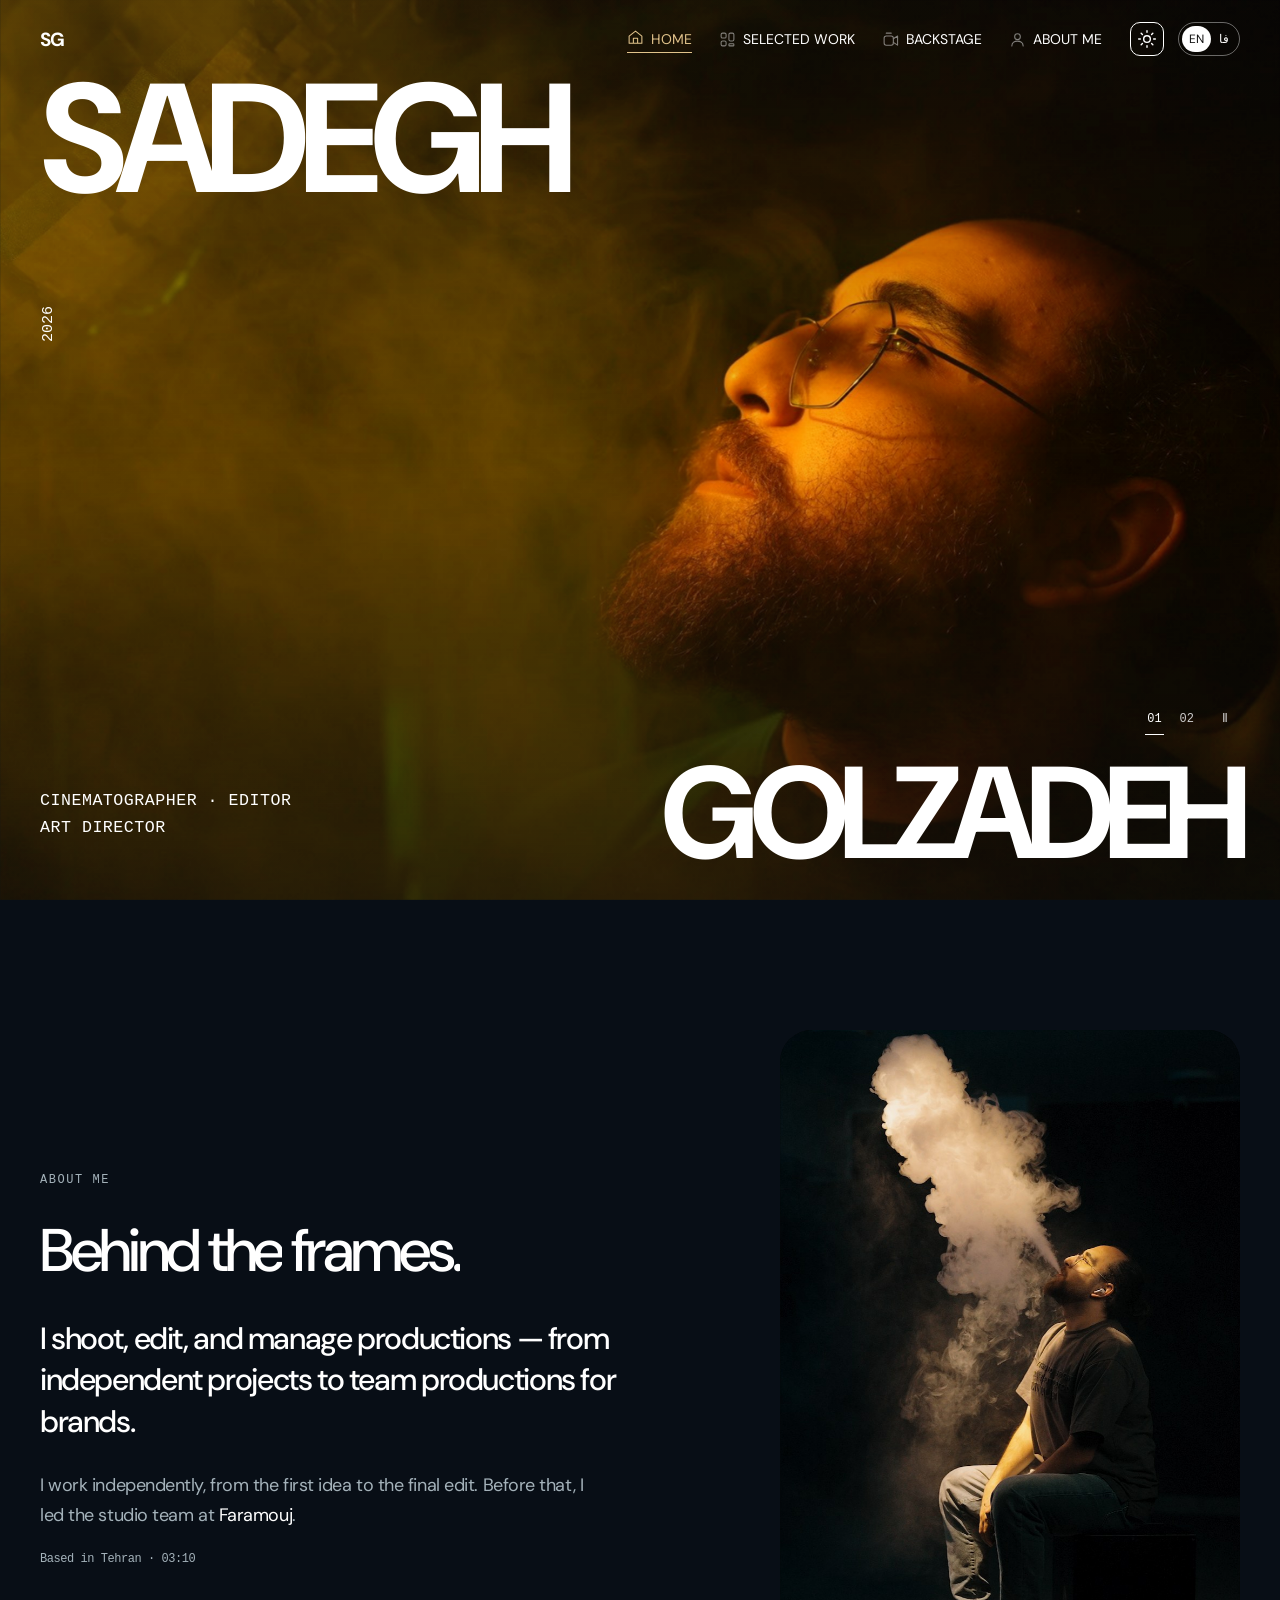
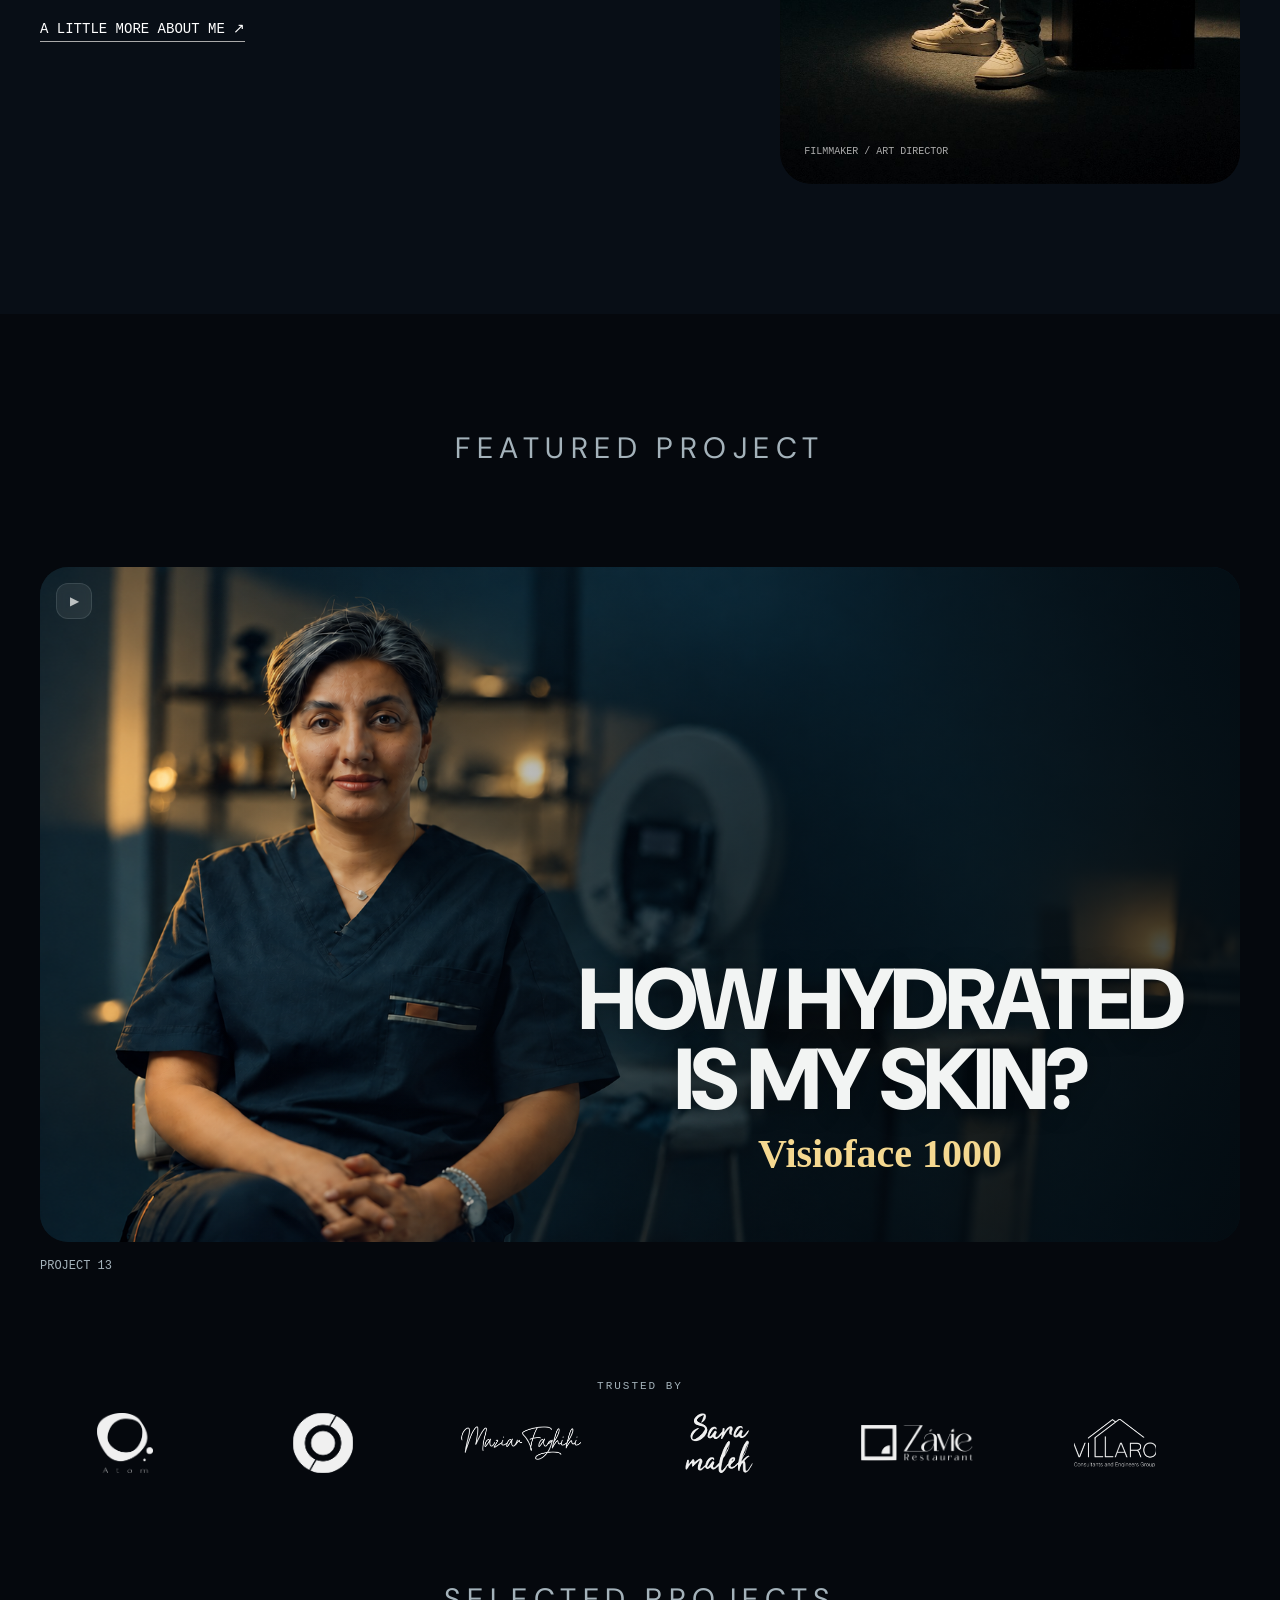
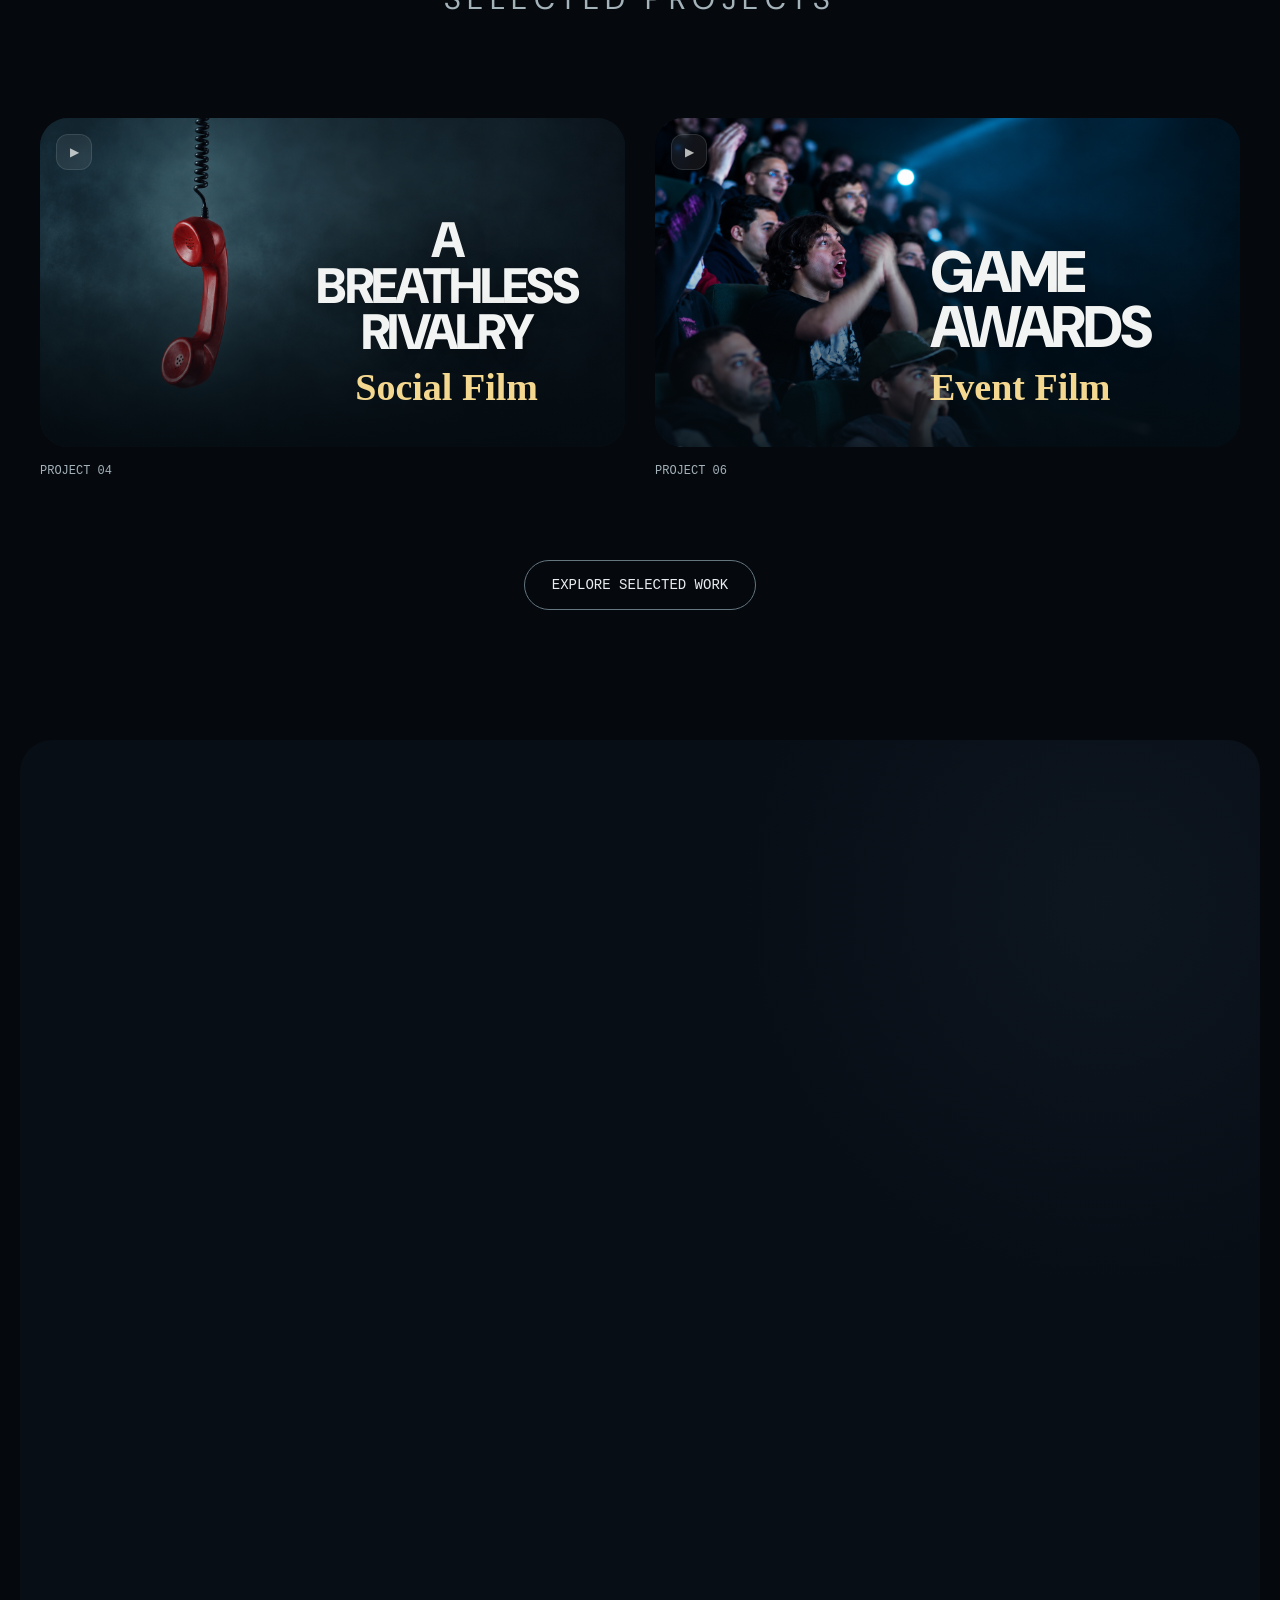
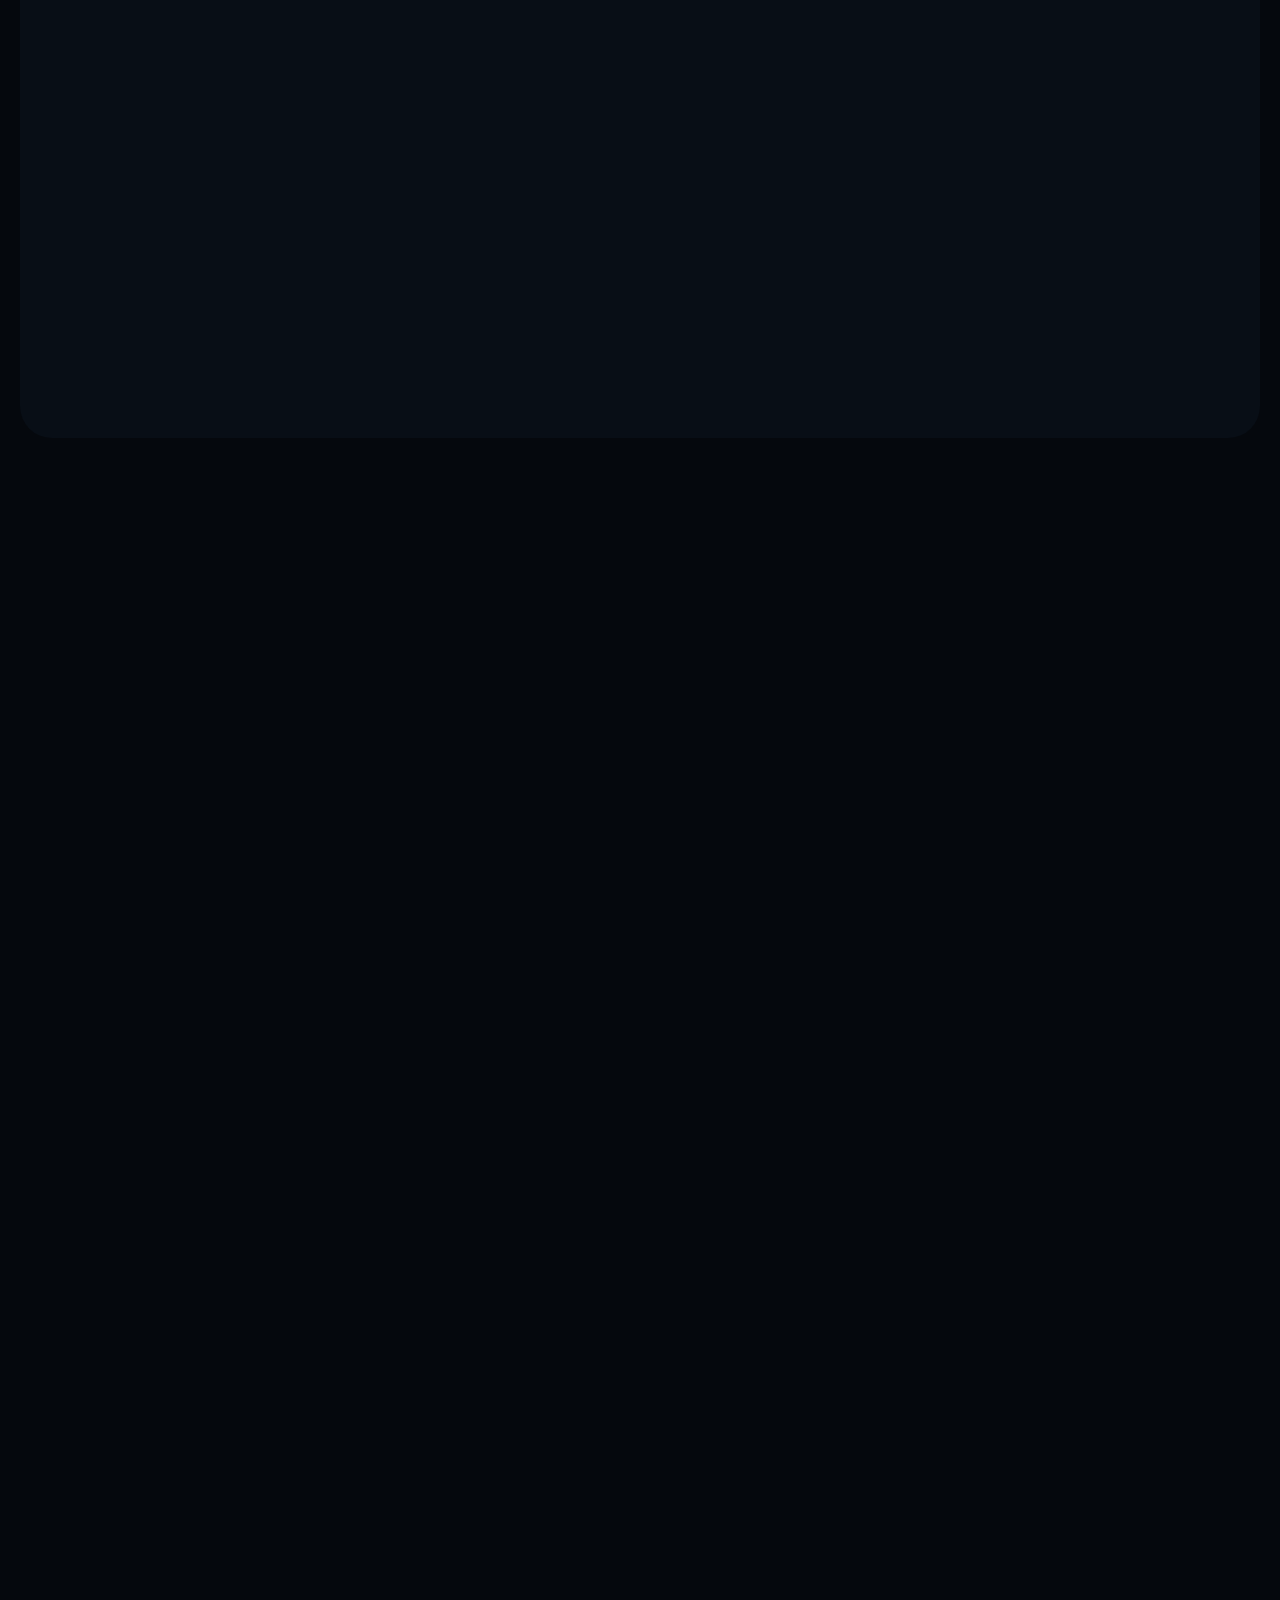
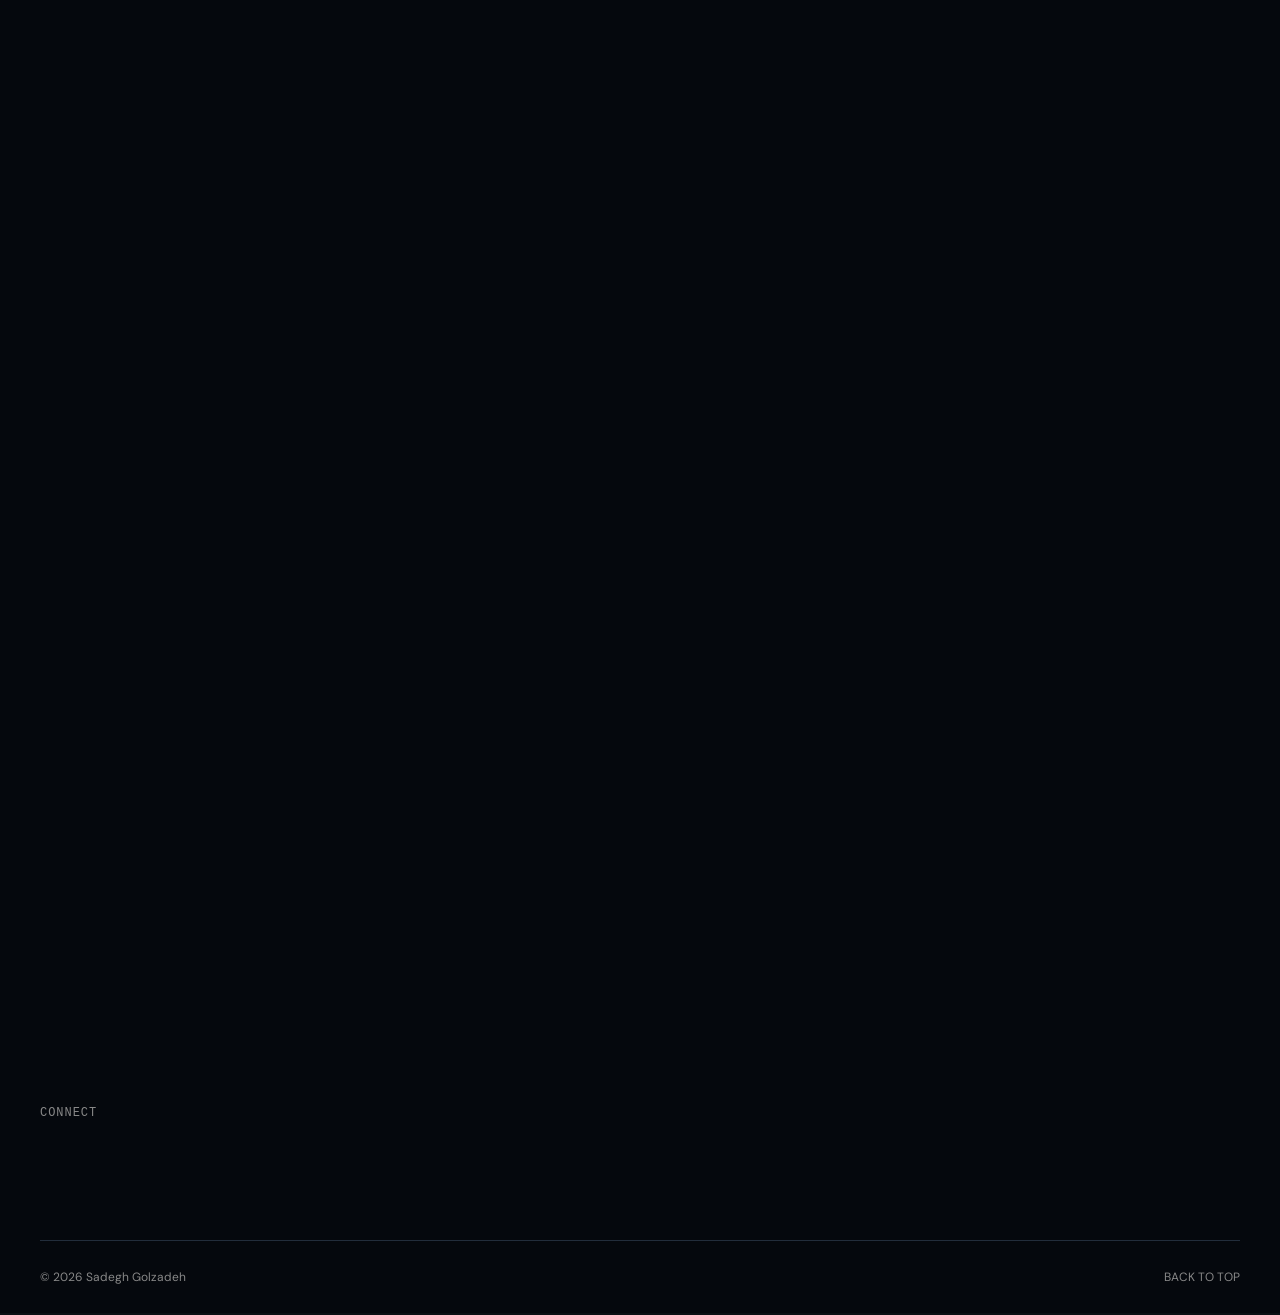
==== commit b92e4542: "Use Gregorian January 10, 2026 for Faramouj end date in both languages" ====
--- a/index.html
+++ b/index.html
@@ -6,11 +6,11 @@
 <meta name="description" content="Sadegh Golzadeh — Art Director, Filmmaker and Studio Lead. Welcome to my world of frames.">
 <link rel="icon" type="image/svg+xml" href="data:image/svg+xml,%3Csvg xmlns='http://www.w3.org/2000/svg' viewBox='0 0 64 64'%3E%3Crect width='64' height='64' fill='%23000'/%3E%3Ctext x='6' y='45' font-family='Arial' font-size='36' font-weight='700' fill='white'%3ESG%3C/text%3E%3C/svg%3E">
 <link rel="preload" href="fonts/vazirmatn-variable.woff2" as="font" type="font/woff2" crossorigin>
-<link rel="stylesheet" href="style.css?v=52">
+<link rel="stylesheet" href="style.css?v=53">
 <script src="logo-assets.js" defer></script>
 <script src="cover-assets.js?v=31" defer></script>
-<link rel="stylesheet" href="motion.css?v=52">
-<script src="motion.js?v=52" defer></script>
-<script src="app.js?v=52" defer></script>
+<link rel="stylesheet" href="motion.css?v=53">
+<script src="motion.js?v=53" defer></script>
+<script src="app.js?v=53" defer></script>
 </head><body><div id="app"></div><noscript><p style="padding:40px">Sadegh Golzadeh — Art Director, Filmmaker & Studio Lead. <a href="/Sadegh-Golzadeh-CV.pdf">View my CV</a> · <a href="mailto:sadeghgolzadeh.fara@gmail.com">Email me</a></p></noscript></body>
 </html>
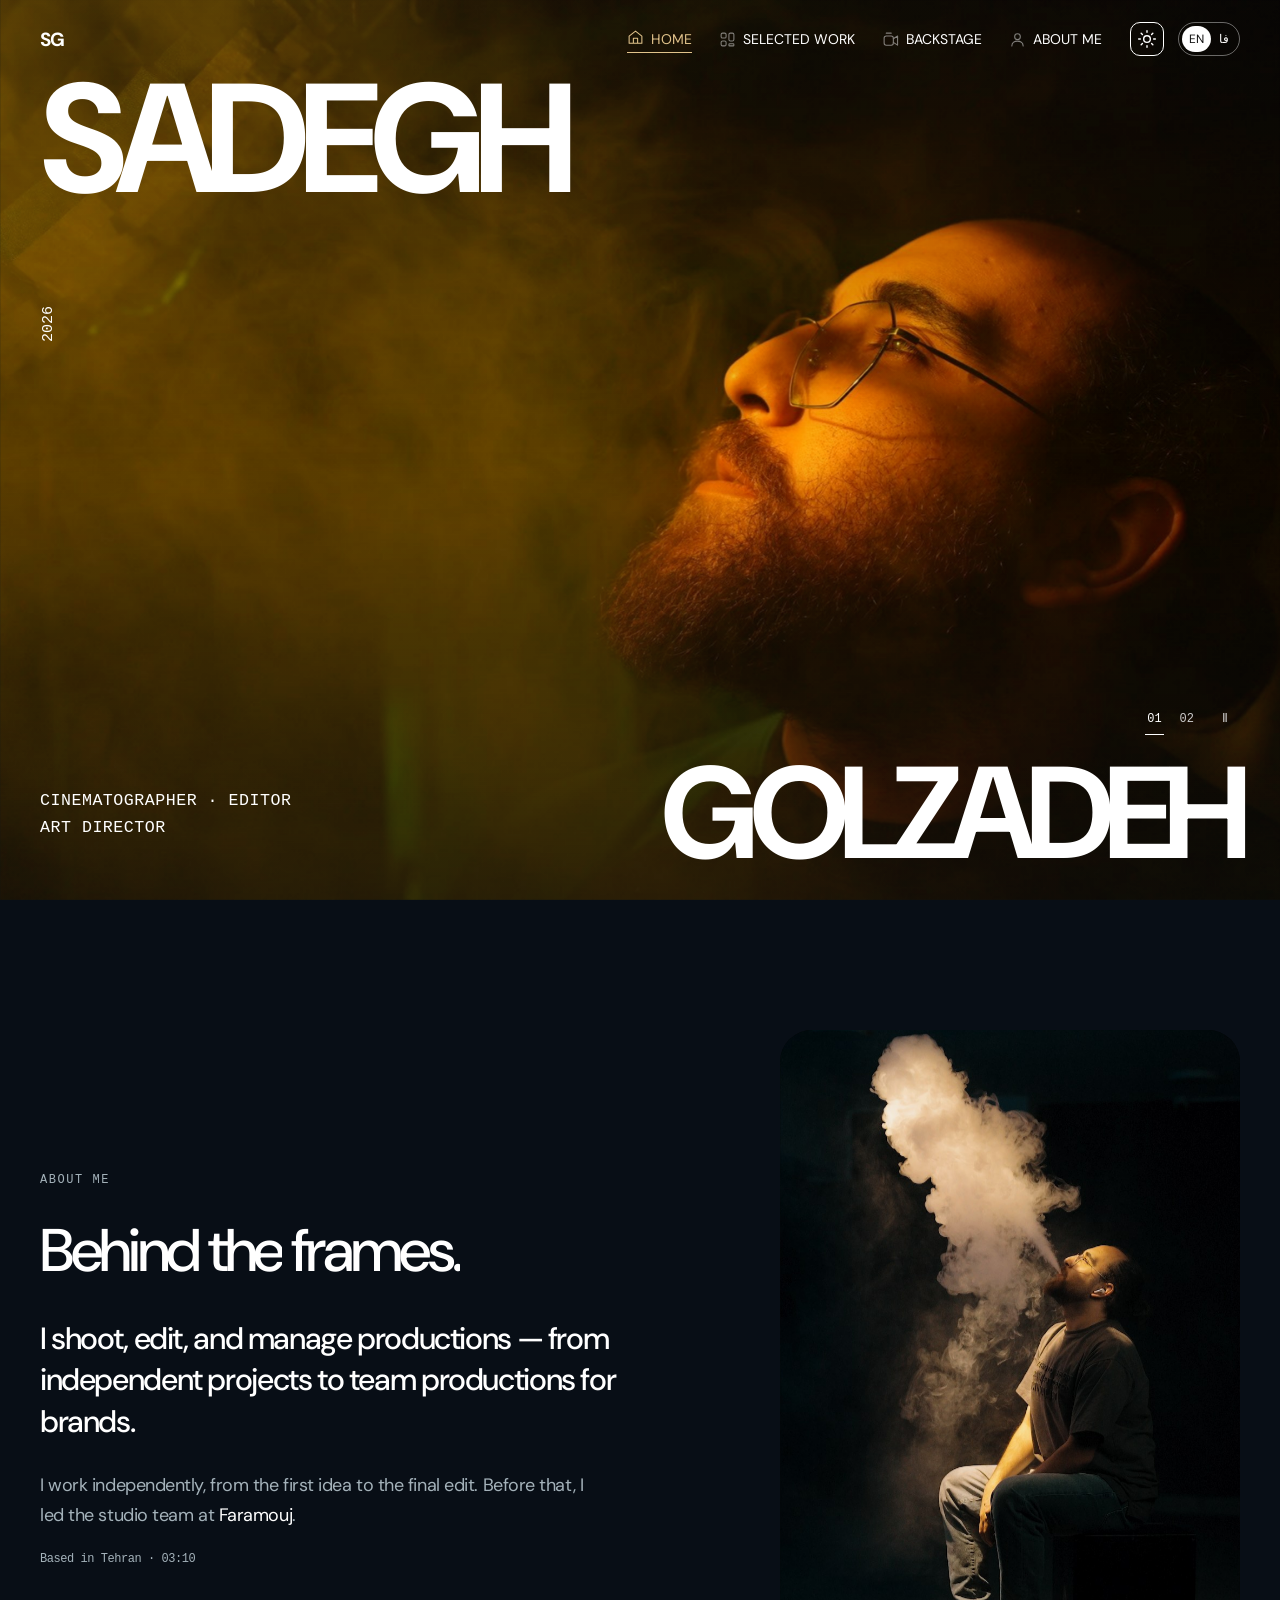
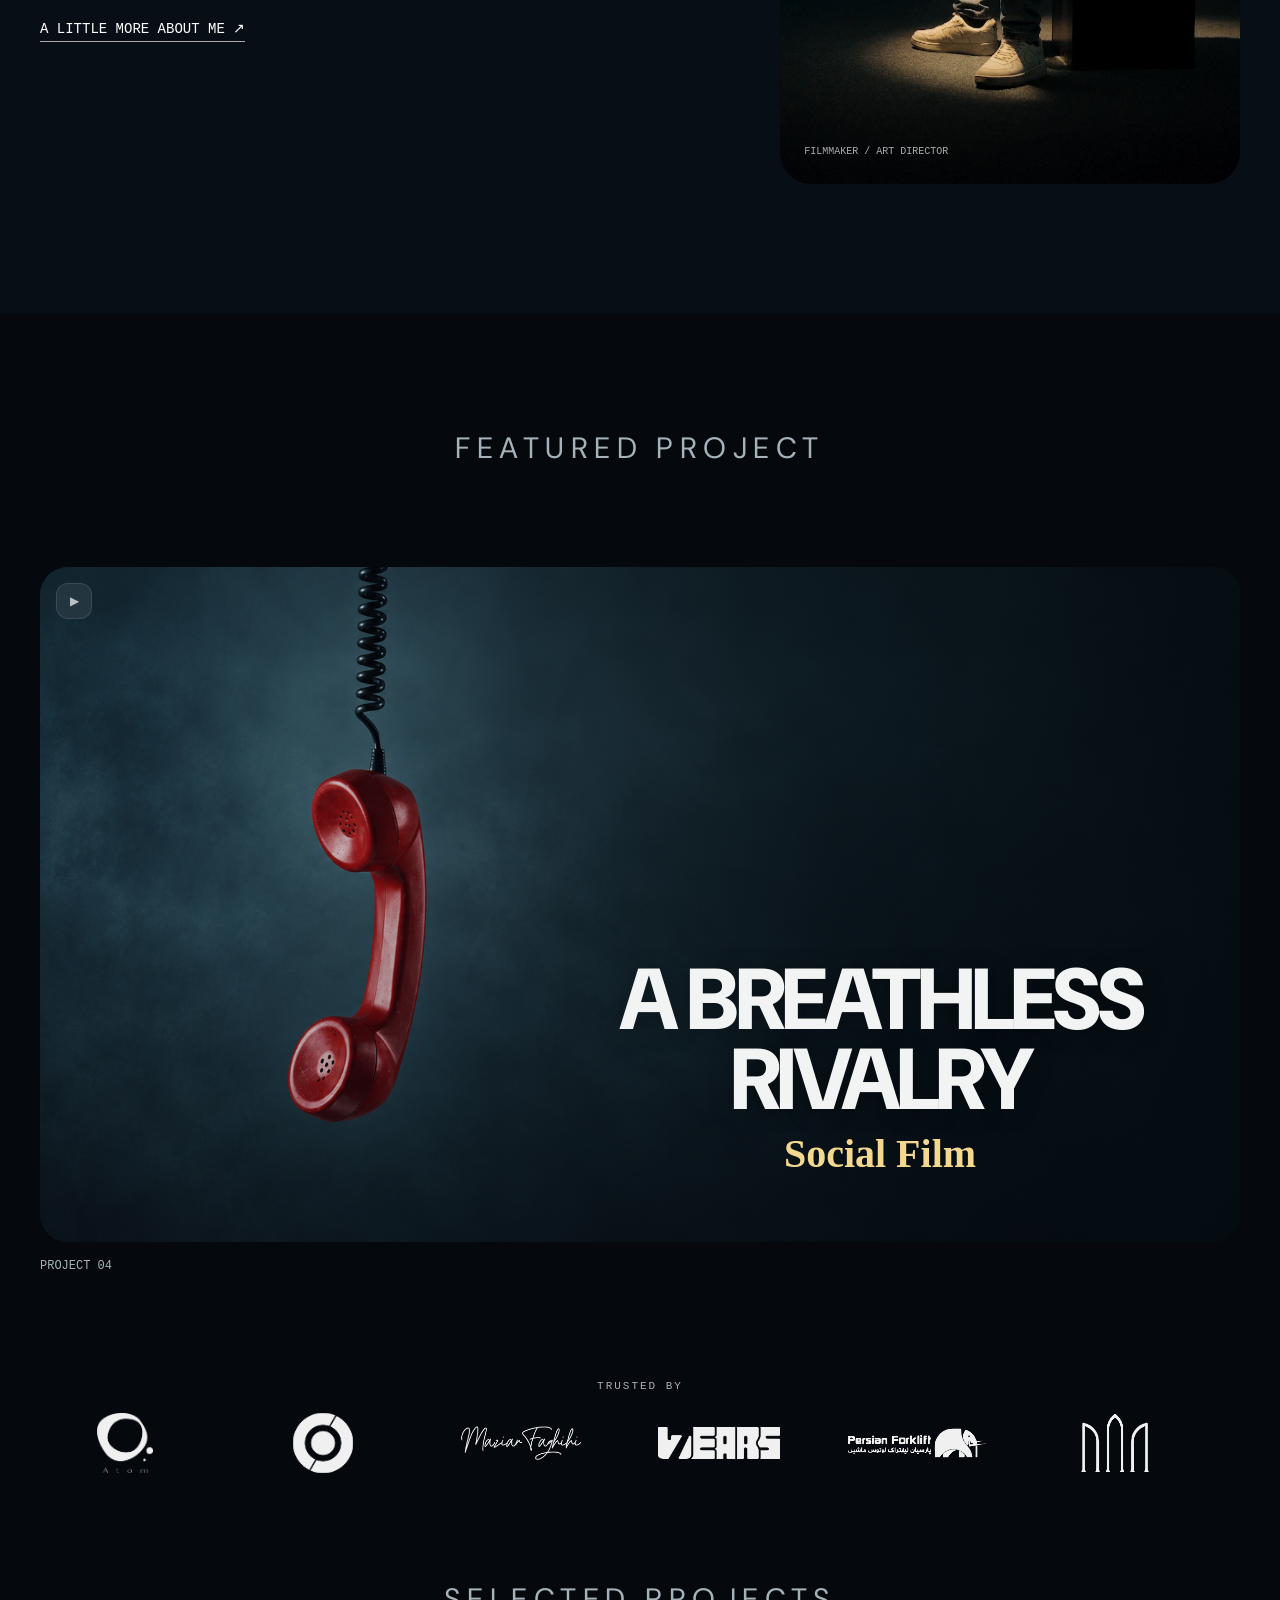
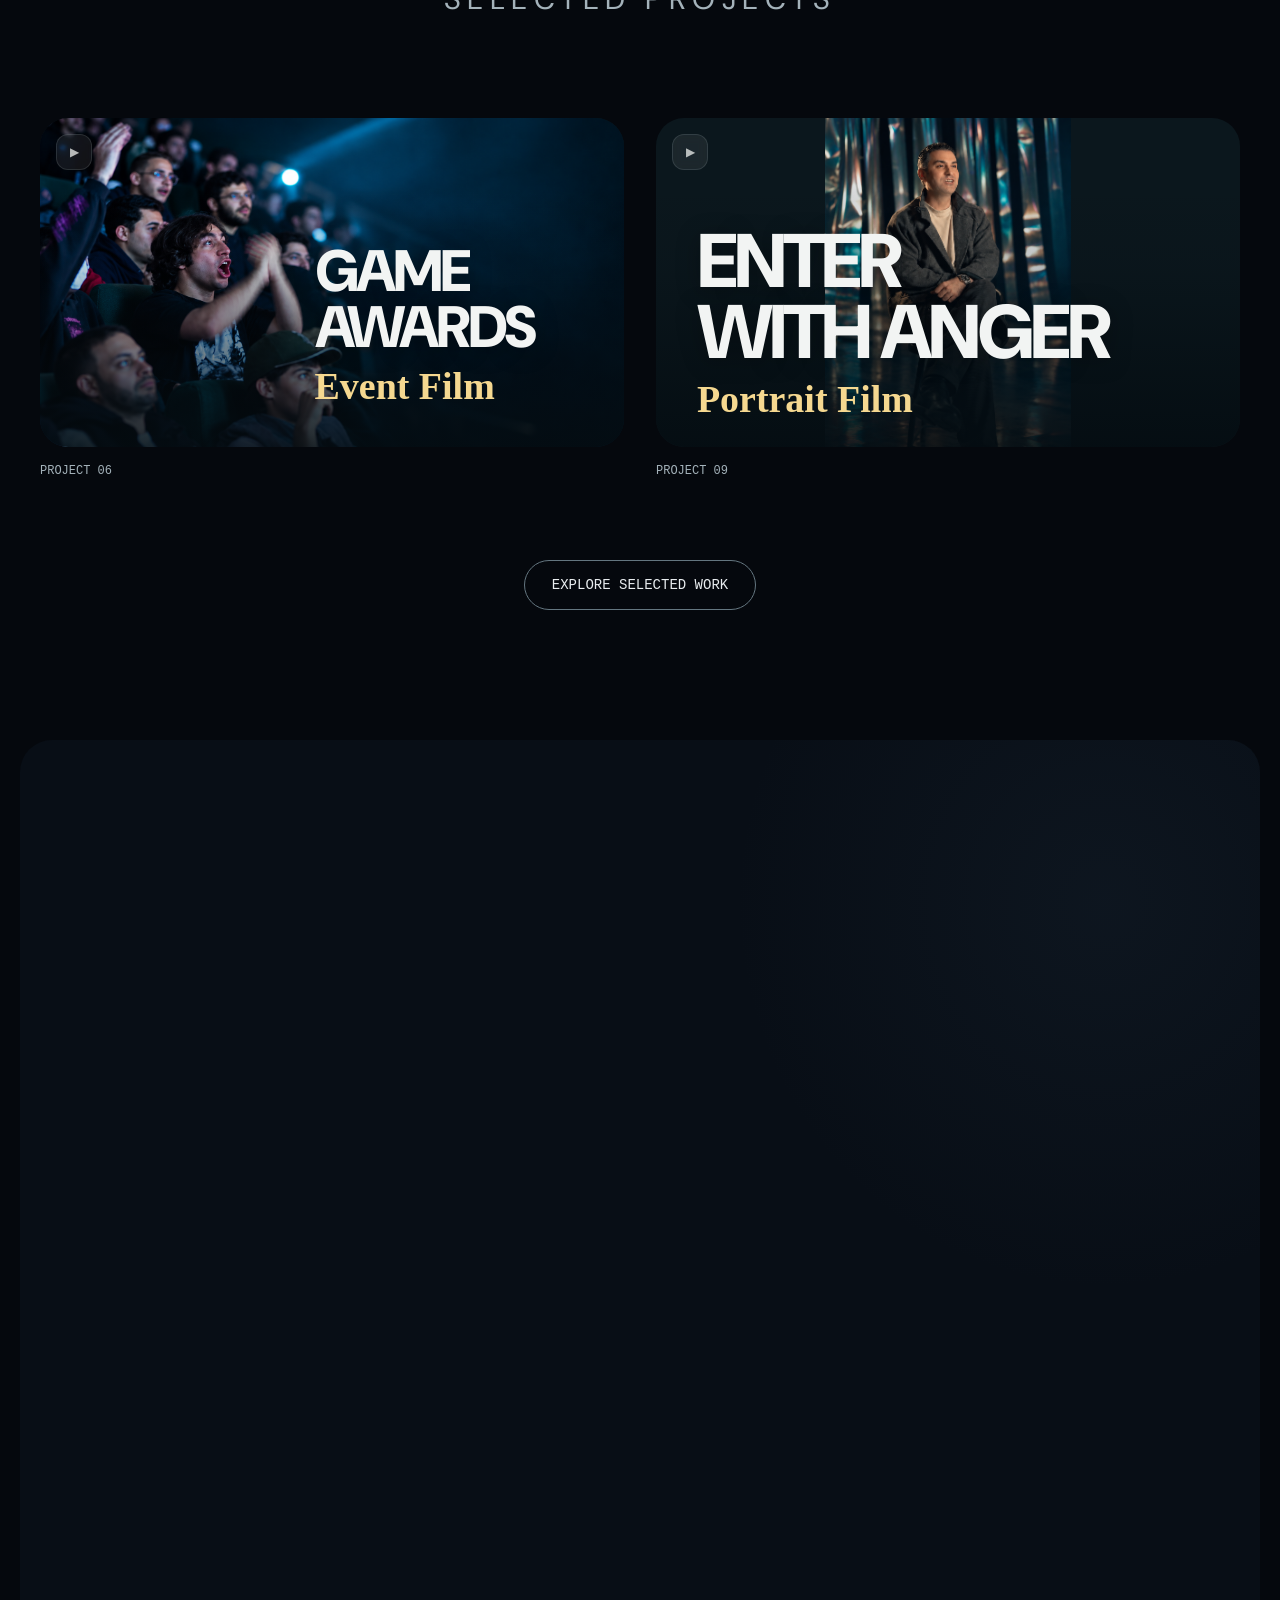
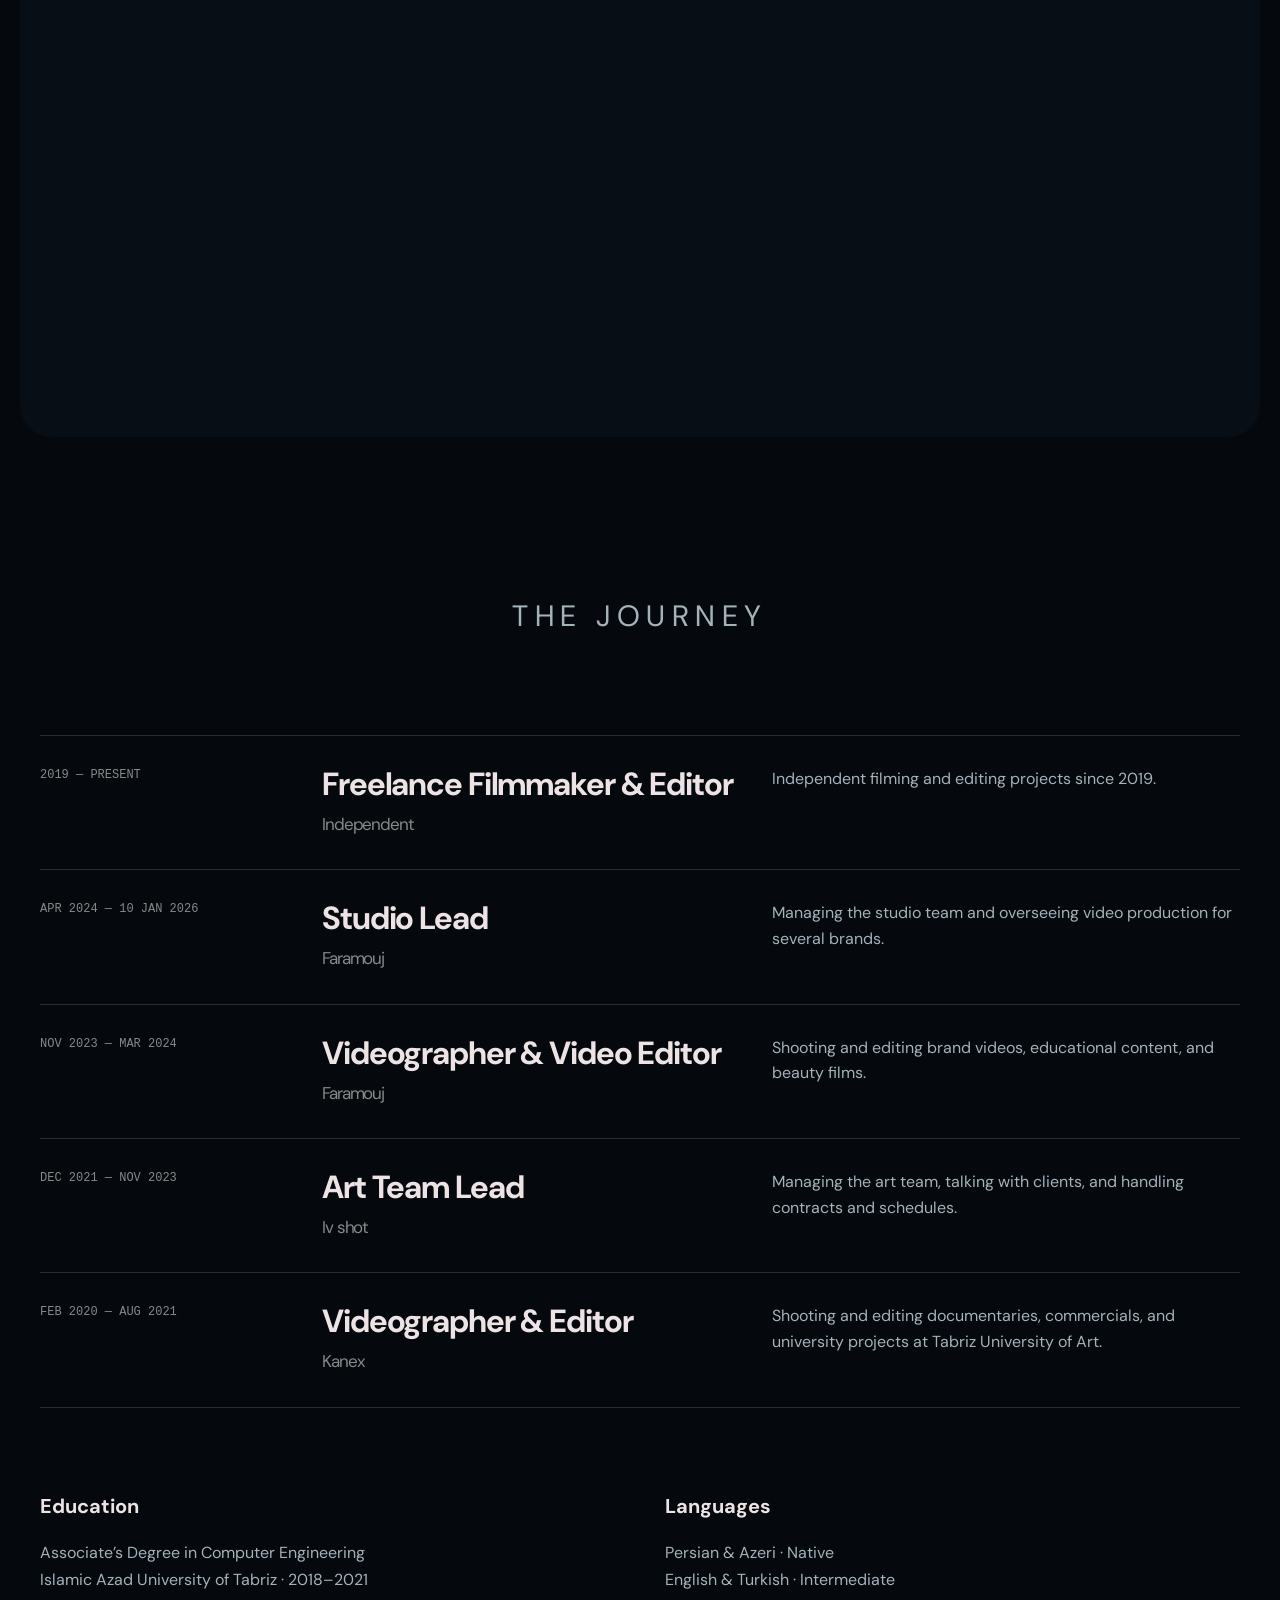
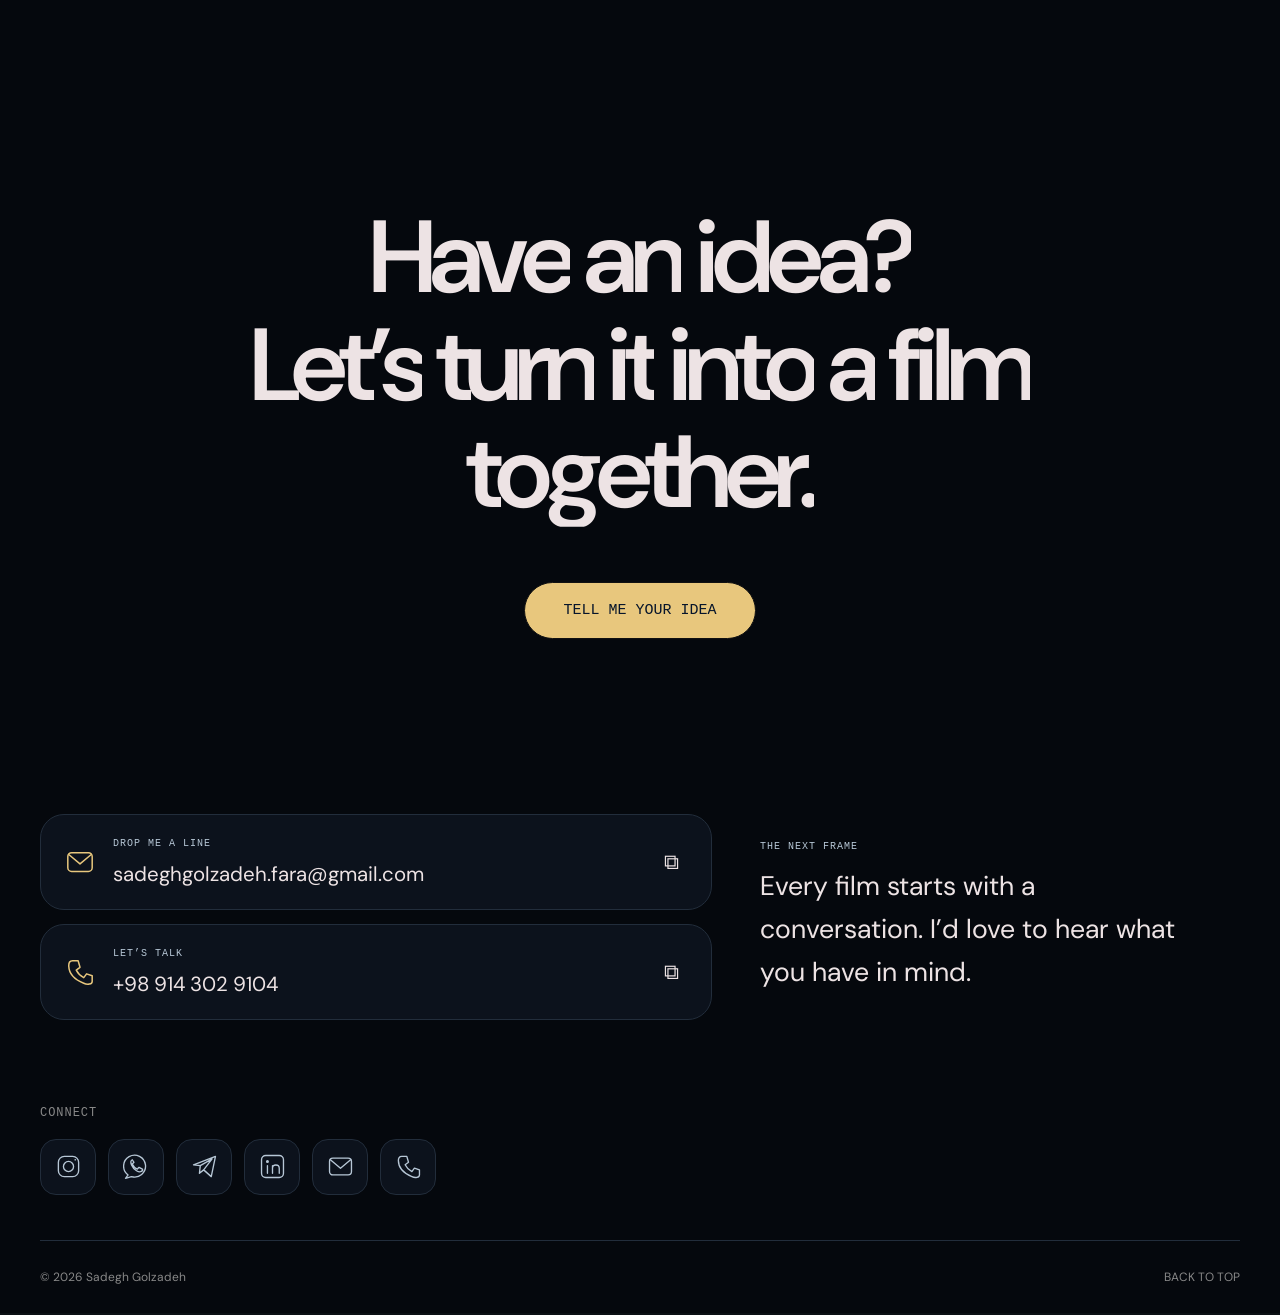
==== commit 6e0e5747: "Refresh published gallery assets" ====
--- a/index.html
+++ b/index.html
@@ -6,11 +6,11 @@
 <meta name="description" content="Sadegh Golzadeh — Art Director, Filmmaker and Studio Lead. Welcome to my world of frames.">
 <link rel="icon" type="image/svg+xml" href="data:image/svg+xml,%3Csvg xmlns='http://www.w3.org/2000/svg' viewBox='0 0 64 64'%3E%3Crect width='64' height='64' fill='%23000'/%3E%3Ctext x='6' y='45' font-family='Arial' font-size='36' font-weight='700' fill='white'%3ESG%3C/text%3E%3C/svg%3E">
 <link rel="preload" href="fonts/vazirmatn-variable.woff2" as="font" type="font/woff2" crossorigin>
-<link rel="stylesheet" href="style.css?v=53">
+<link rel="stylesheet" href="style.css?v=55">
 <script src="logo-assets.js" defer></script>
 <script src="cover-assets.js?v=31" defer></script>
 <link rel="stylesheet" href="motion.css?v=53">
 <script src="motion.js?v=53" defer></script>
-<script src="app.js?v=53" defer></script>
+<script src="app.js?v=55" defer></script>
 </head><body><div id="app"></div><noscript><p style="padding:40px">Sadegh Golzadeh — Art Director, Filmmaker & Studio Lead. <a href="/Sadegh-Golzadeh-CV.pdf">View my CV</a> · <a href="mailto:sadeghgolzadeh.fara@gmail.com">Email me</a></p></noscript></body>
 </html>
--- a/style.css
+++ b/style.css
@@ -432,3 +432,15 @@
 [data-theme=dark] .skills-section:before{background:radial-gradient(ellipse,#334b6020,transparent 65%)}
 
 @font-face{font-family:Vazirmatn;src:url("fonts/vazirmatn-variable.woff2") format("woff2");font-weight:100 900;font-style:normal;font-display:swap}
+
+/* Consistent home covers and original backstage frame artwork. */
+.home-projects .project-grid{display:grid;grid-template-columns:repeat(2,minmax(0,1fr));gap:32px}
+.home-projects .project-image{aspect-ratio:16/9!important}
+.home-projects .cover-art img{object-fit:contain!important;object-position:center;transform:none!important}
+.backstage-frame{position:relative;aspect-ratio:9/16}
+.bts-cover{position:absolute;inset:0;width:100%;height:100%;padding:0;border:0;border-radius:inherit;overflow:hidden;background:var(--ocean-deep,#030a10);color:white;cursor:pointer}
+.bts-cover[hidden]{display:none}
+.bts-cover img{width:100%;height:100%;object-fit:contain;clip-path:none!important;transform:none!important}
+.bts-cover-copy{position:absolute;inset:auto 0 0;padding:65px 22px 30px;background:linear-gradient(transparent,rgba(3,10,16,.9));display:flex;flex-direction:column;gap:12px;text-align:start}
+.bts-cover-copy small{font-size:10px;letter-spacing:2px}.bts-cover-copy strong{font-size:clamp(25px,4vw,44px)}.bts-cover-copy b{position:absolute;inset-inline-end:22px;bottom:28px;font-size:22px}
+@media(max-width:600px){.home-projects .project-grid{gap:12px}.home-projects .cover-editorial-copy h3{font-size:9cqw!important}.fa .home-projects .cover-editorial-copy h3{font-size:11cqw!important}}
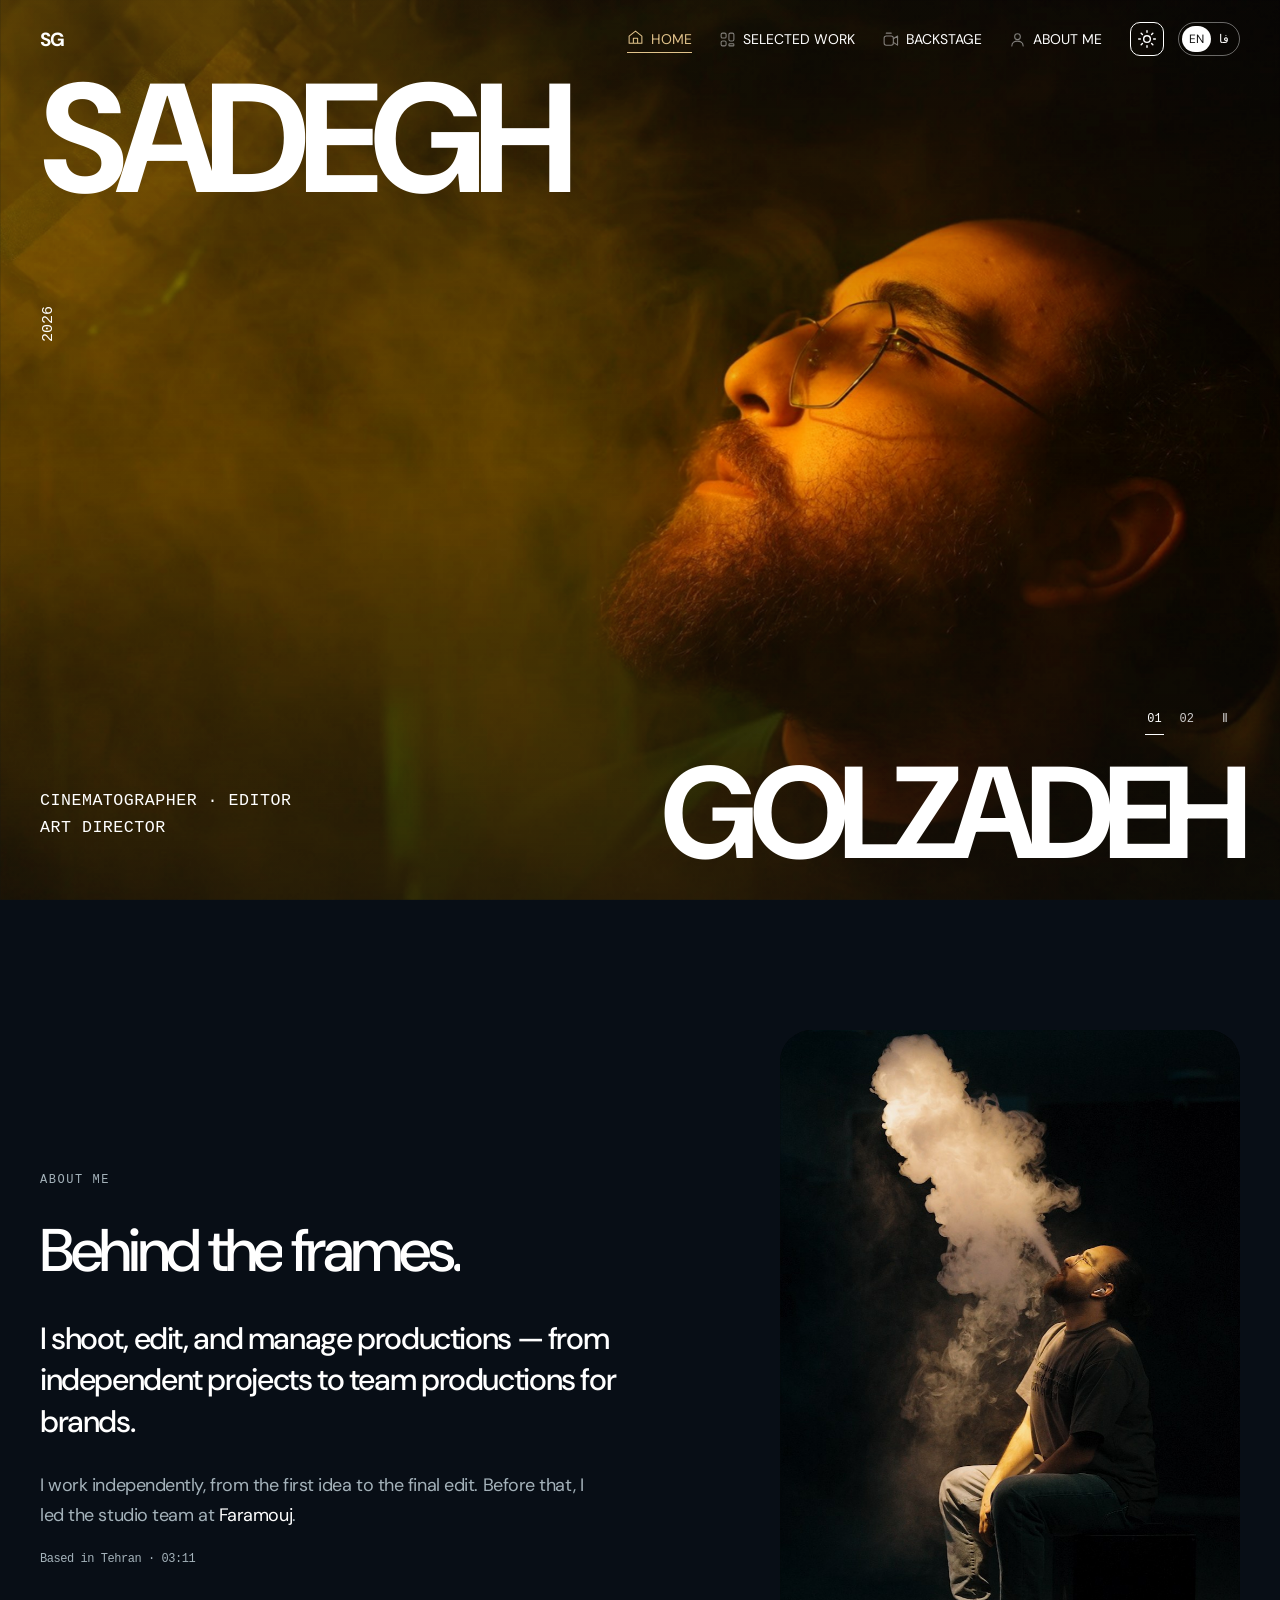
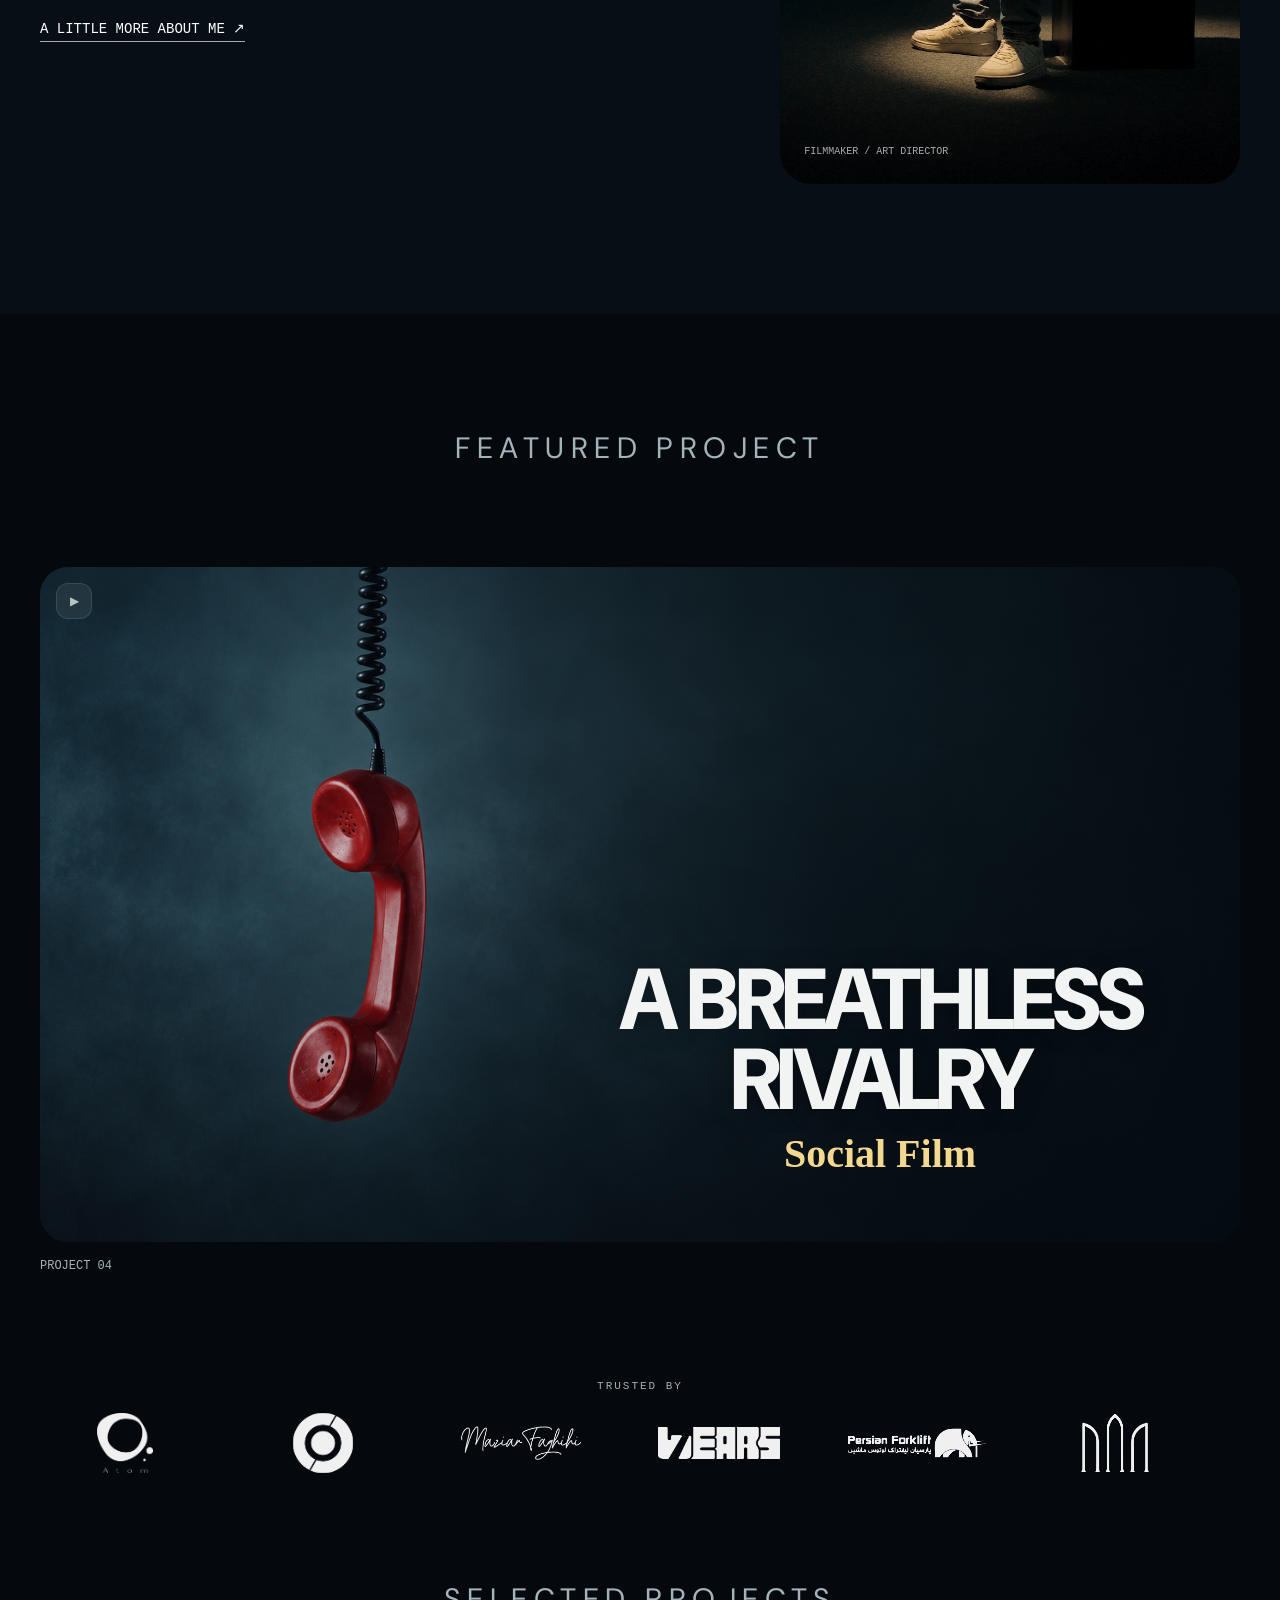
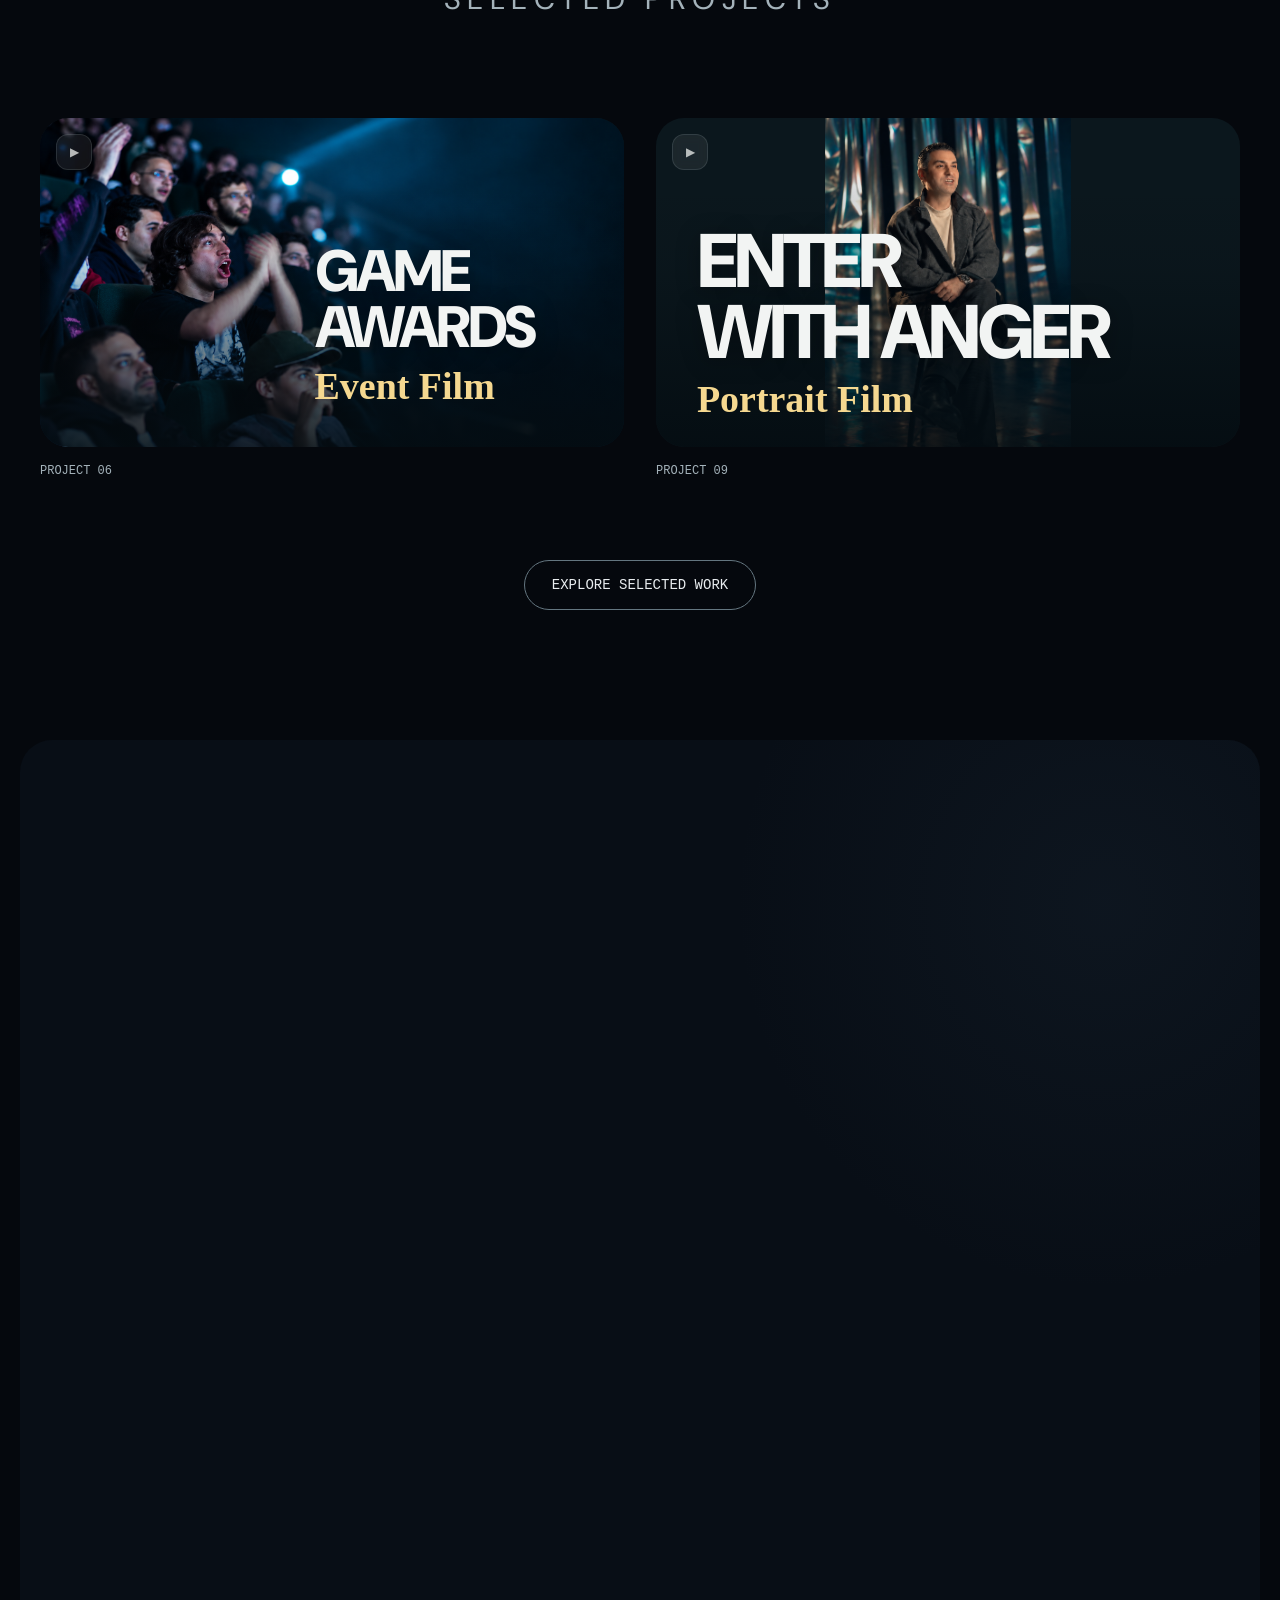
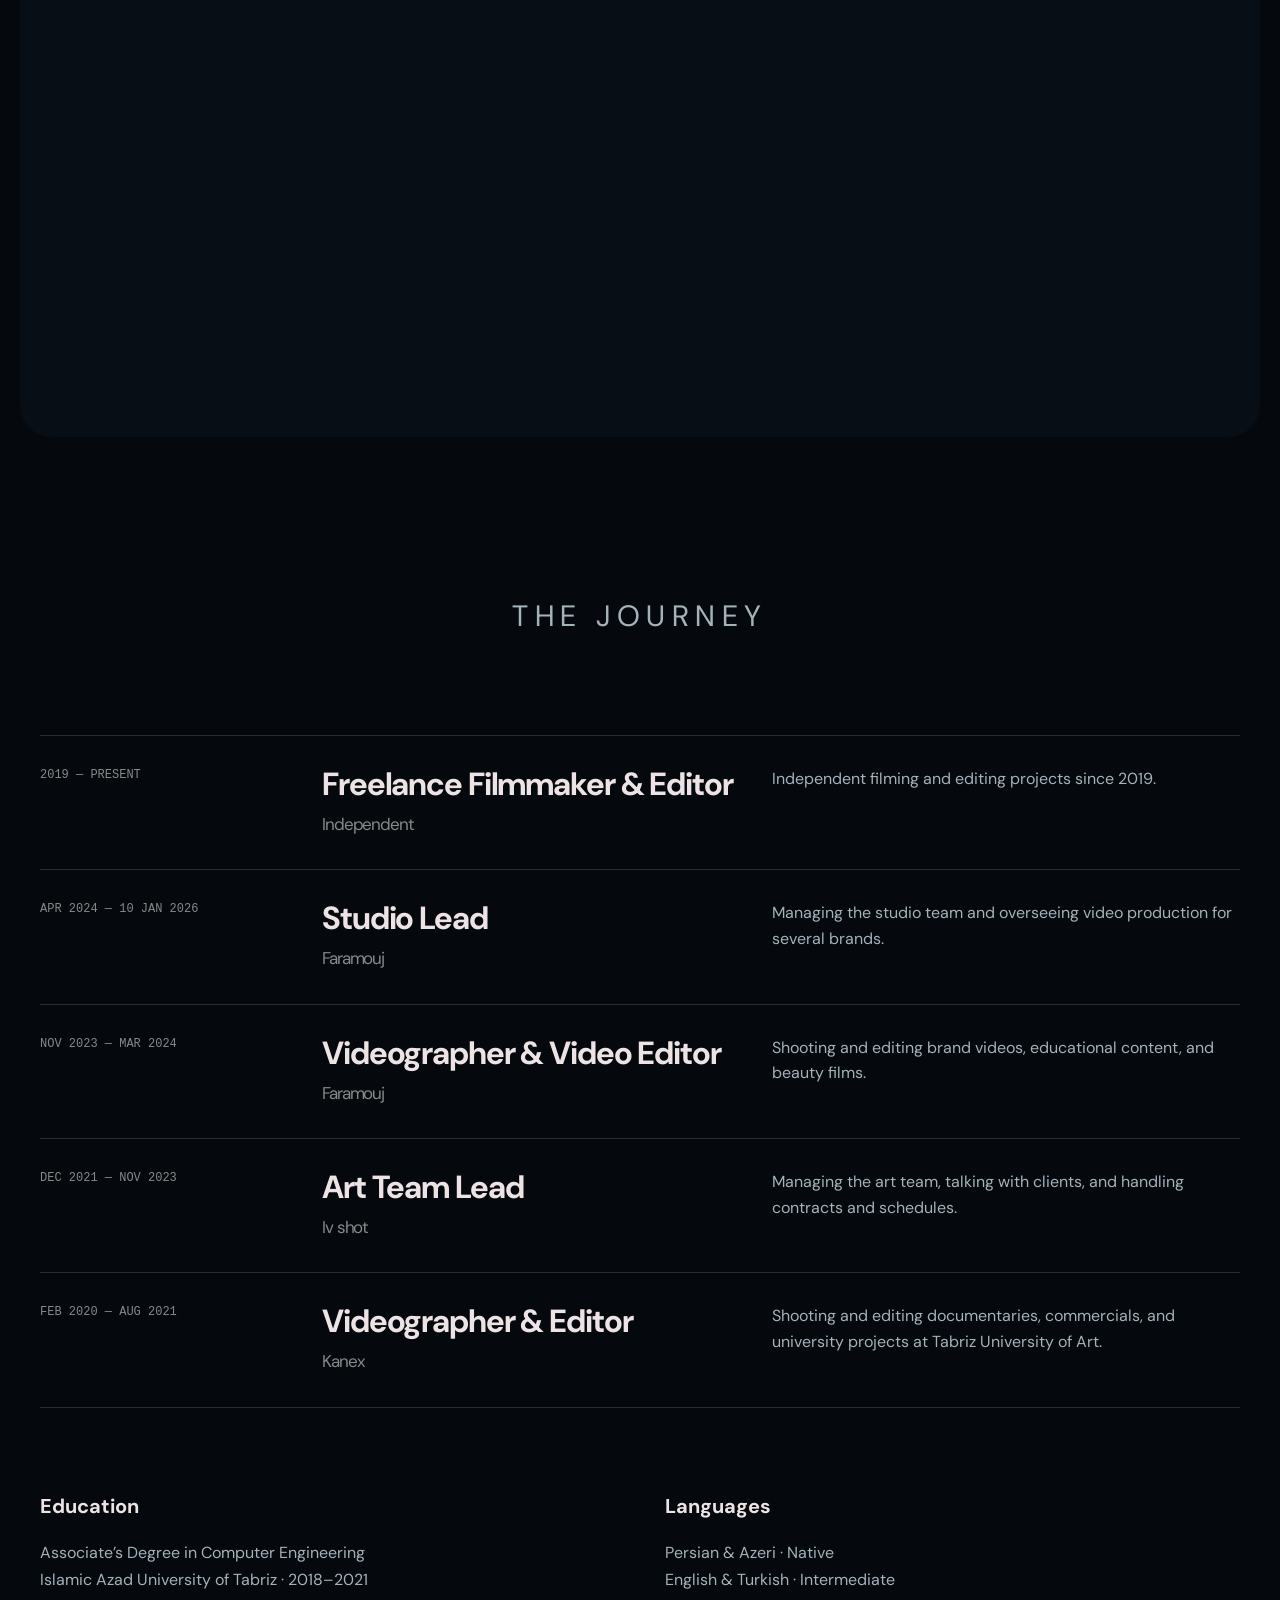
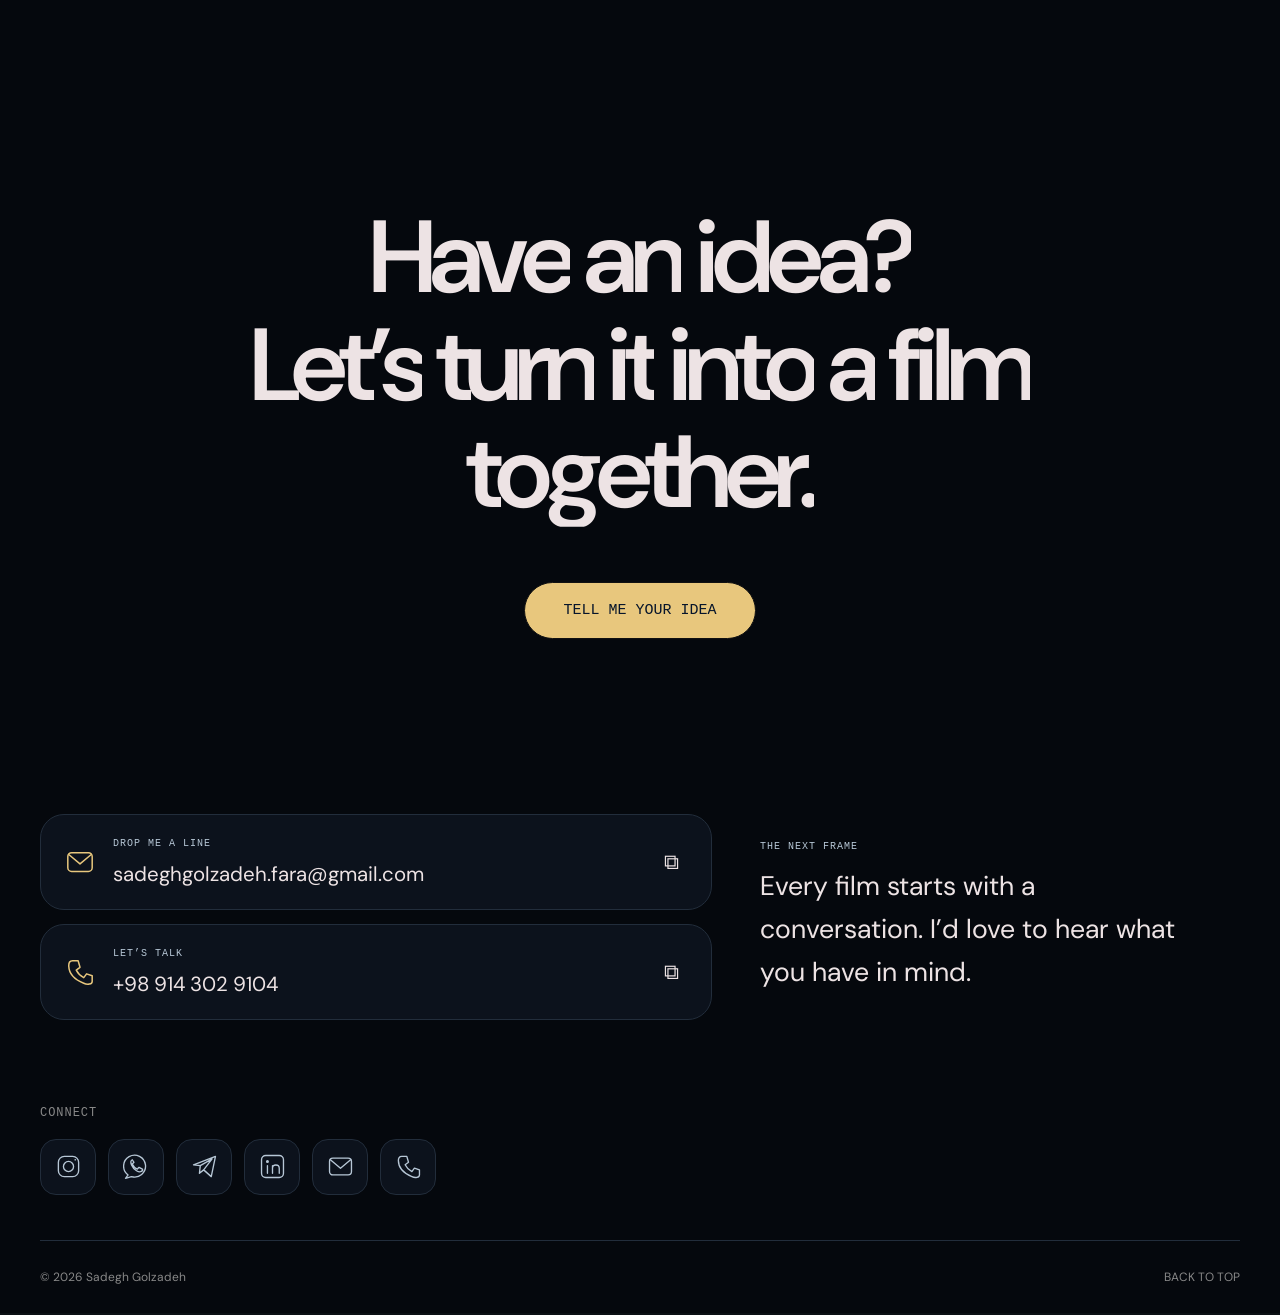
==== commit d979c264: "Refresh backstage cover behavior" ====
--- a/index.html
+++ b/index.html
@@ -10,7 +10,7 @@
 <script src="logo-assets.js" defer></script>
 <script src="cover-assets.js?v=31" defer></script>
 <link rel="stylesheet" href="motion.css?v=53">
-<script src="motion.js?v=53" defer></script>
+<script src="motion.js?v=55" defer></script>
 <script src="app.js?v=55" defer></script>
 </head><body><div id="app"></div><noscript><p style="padding:40px">Sadegh Golzadeh — Art Director, Filmmaker & Studio Lead. <a href="/Sadegh-Golzadeh-CV.pdf">View my CV</a> · <a href="mailto:sadeghgolzadeh.fara@gmail.com">Email me</a></p></noscript></body>
 </html>
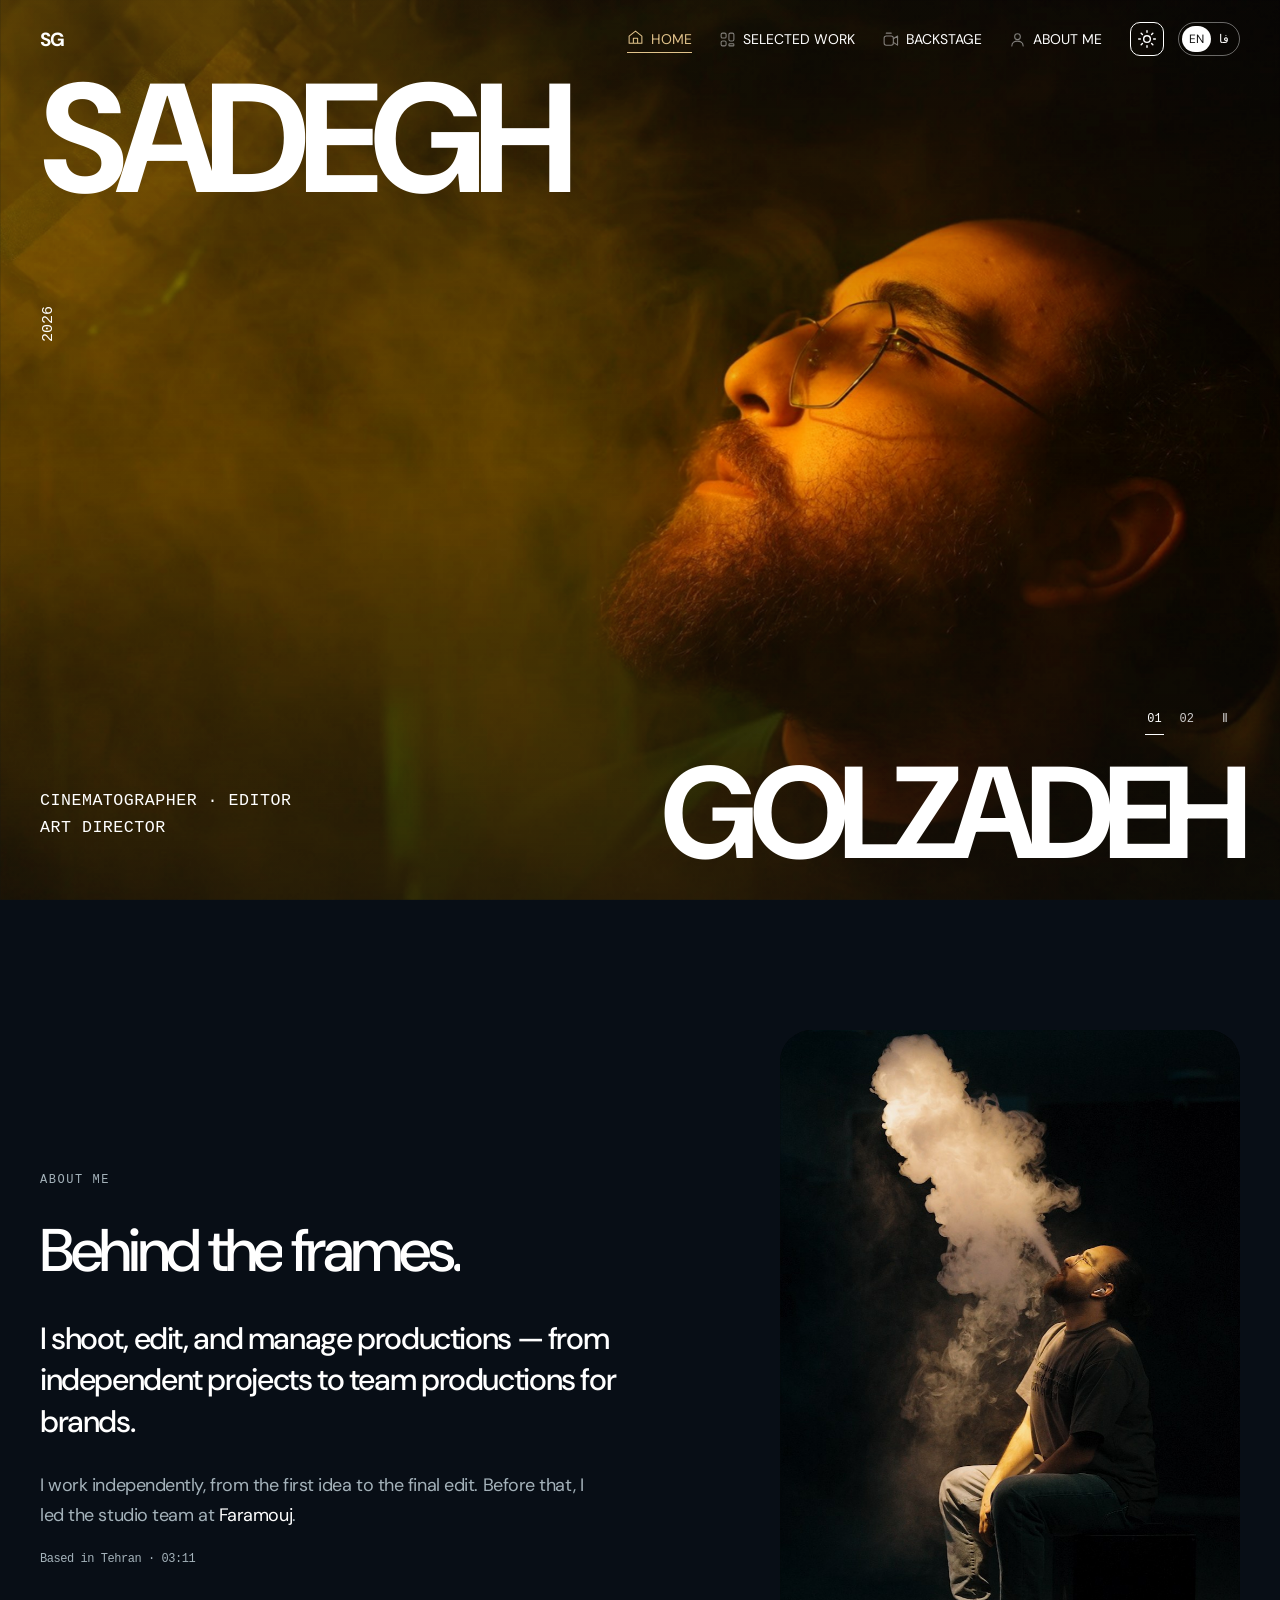
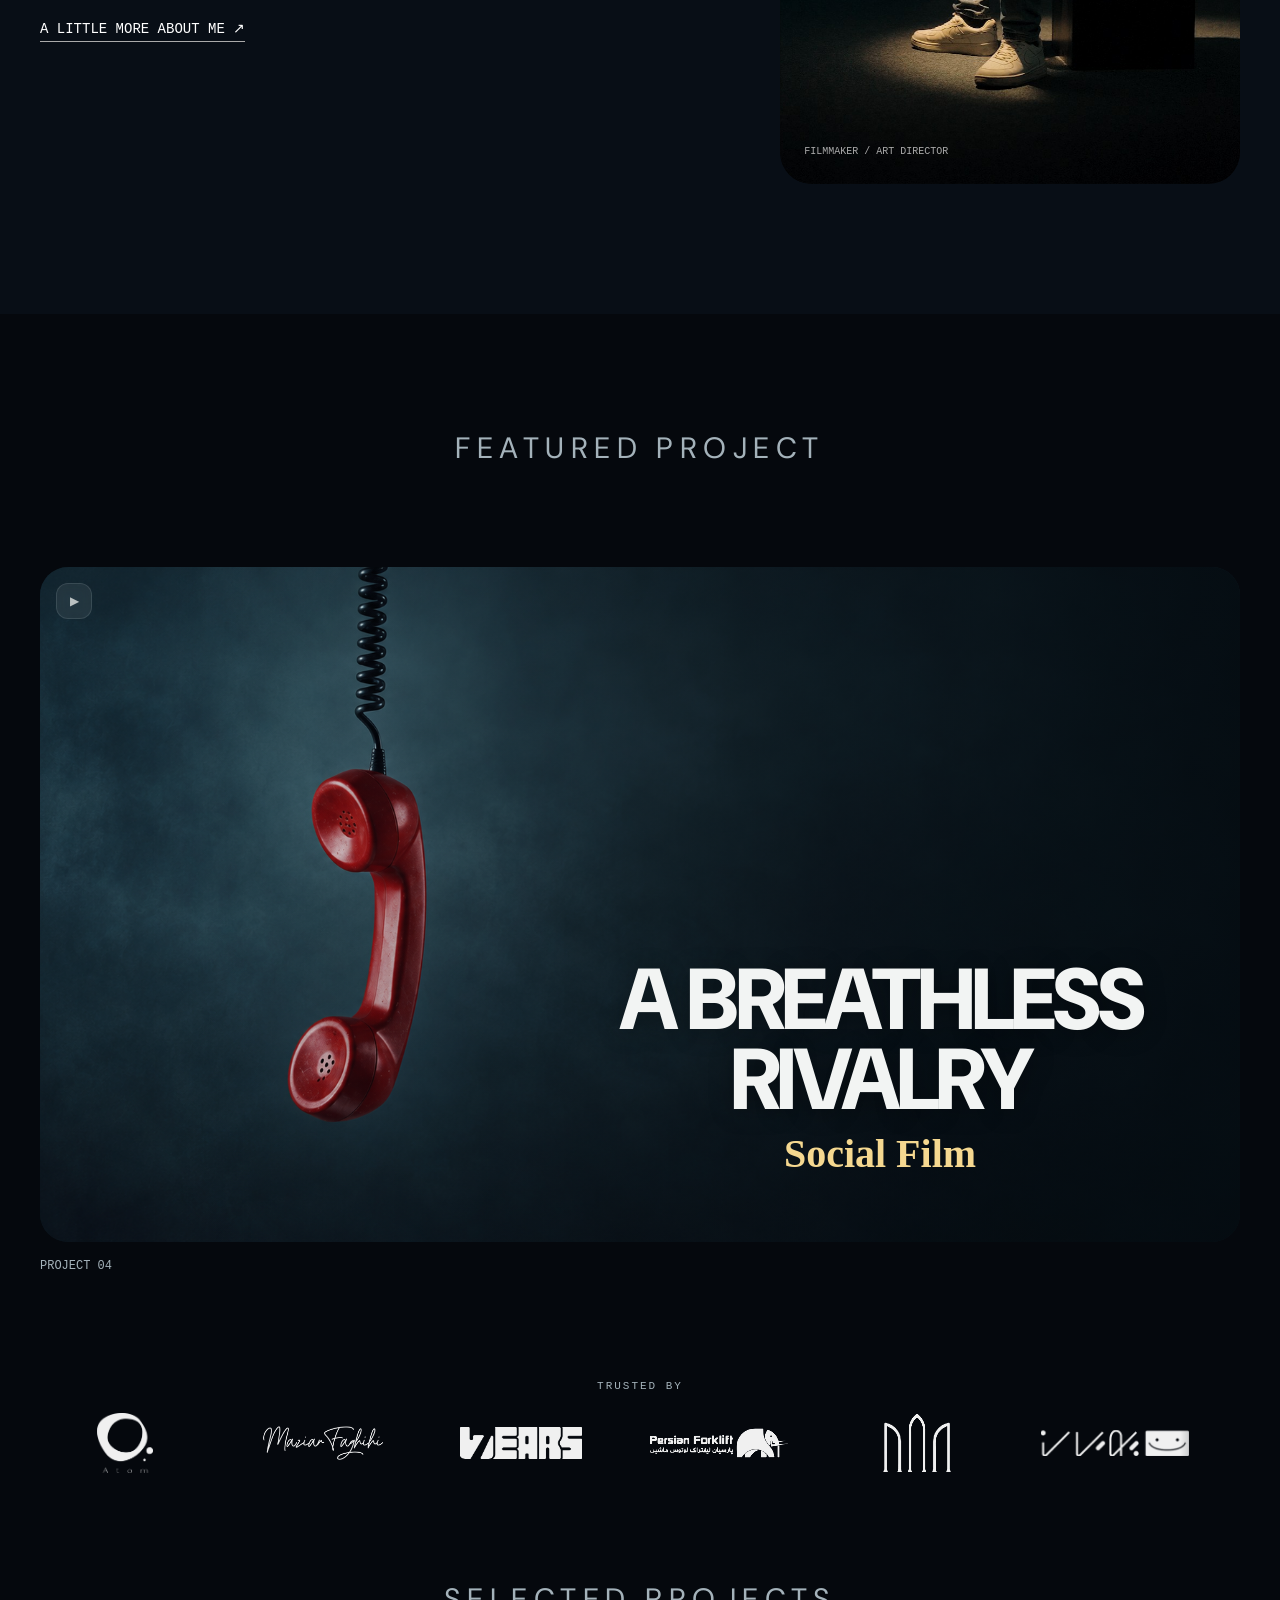
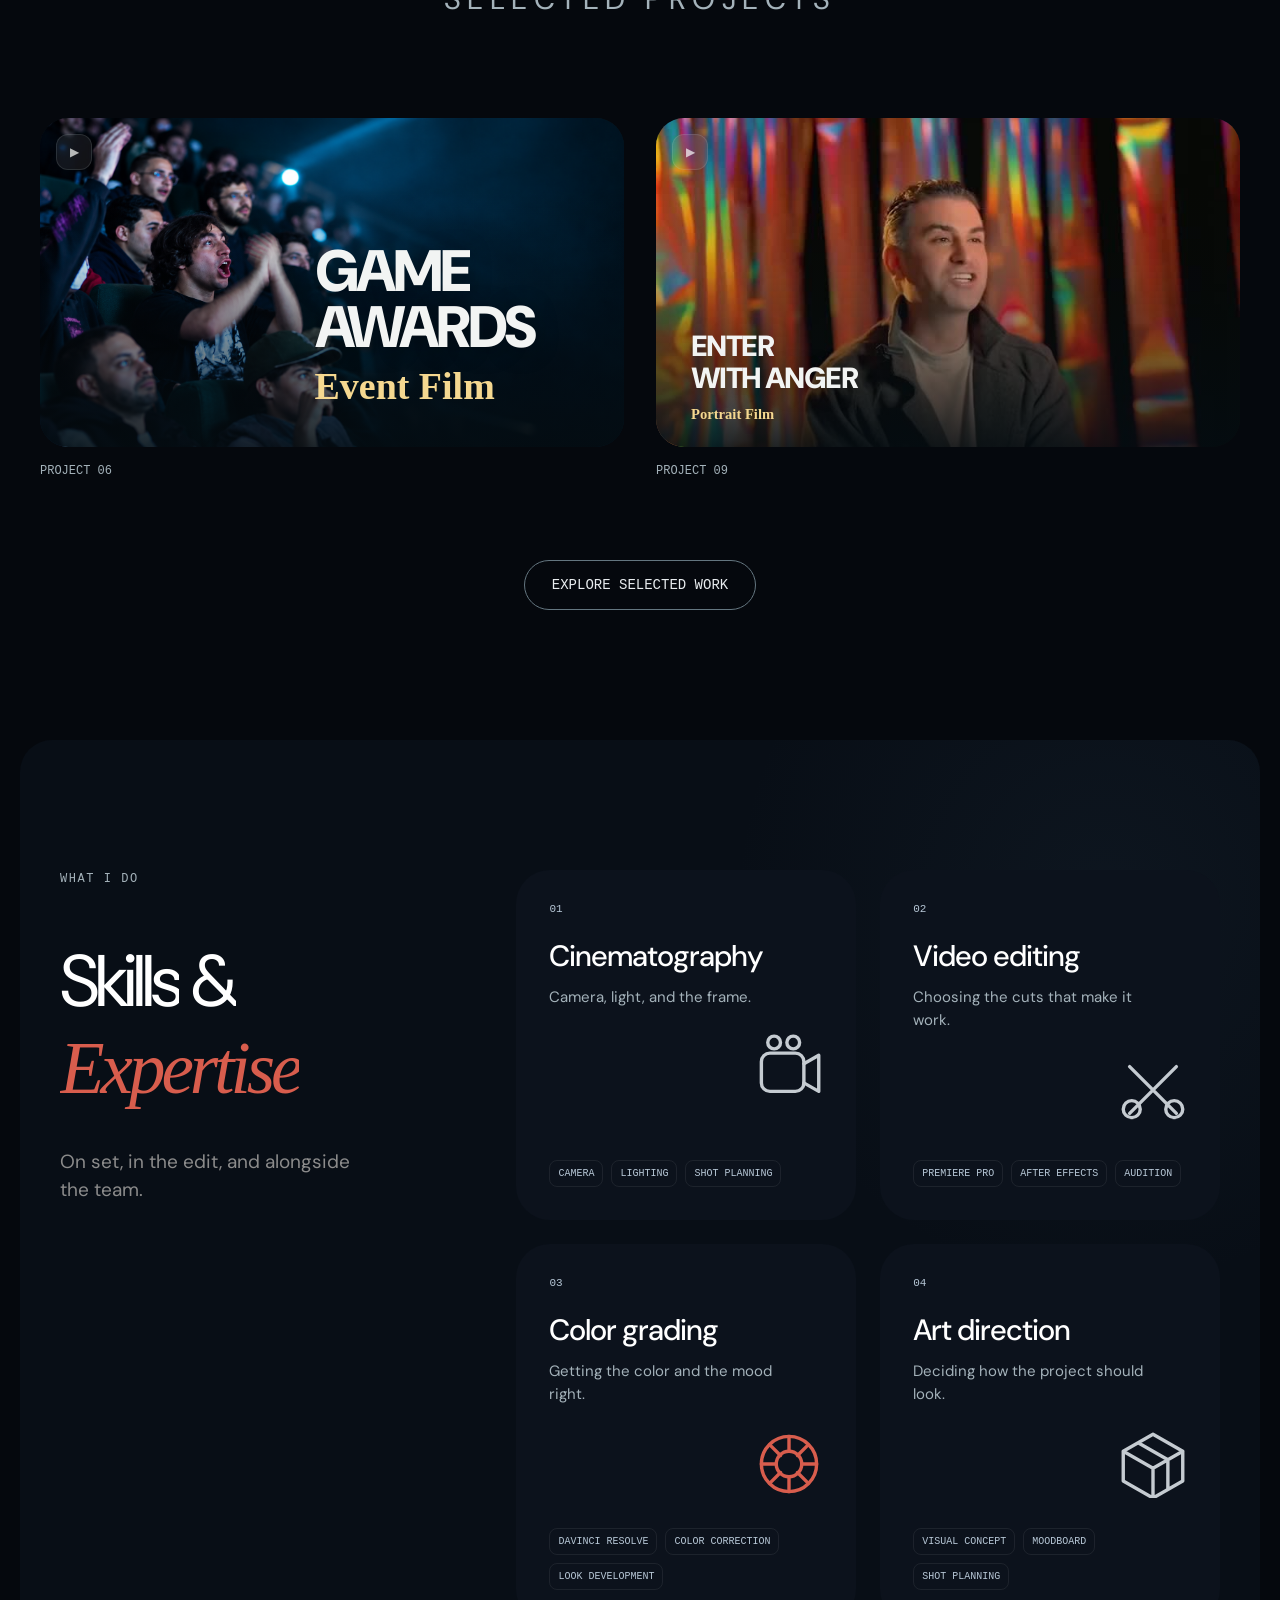
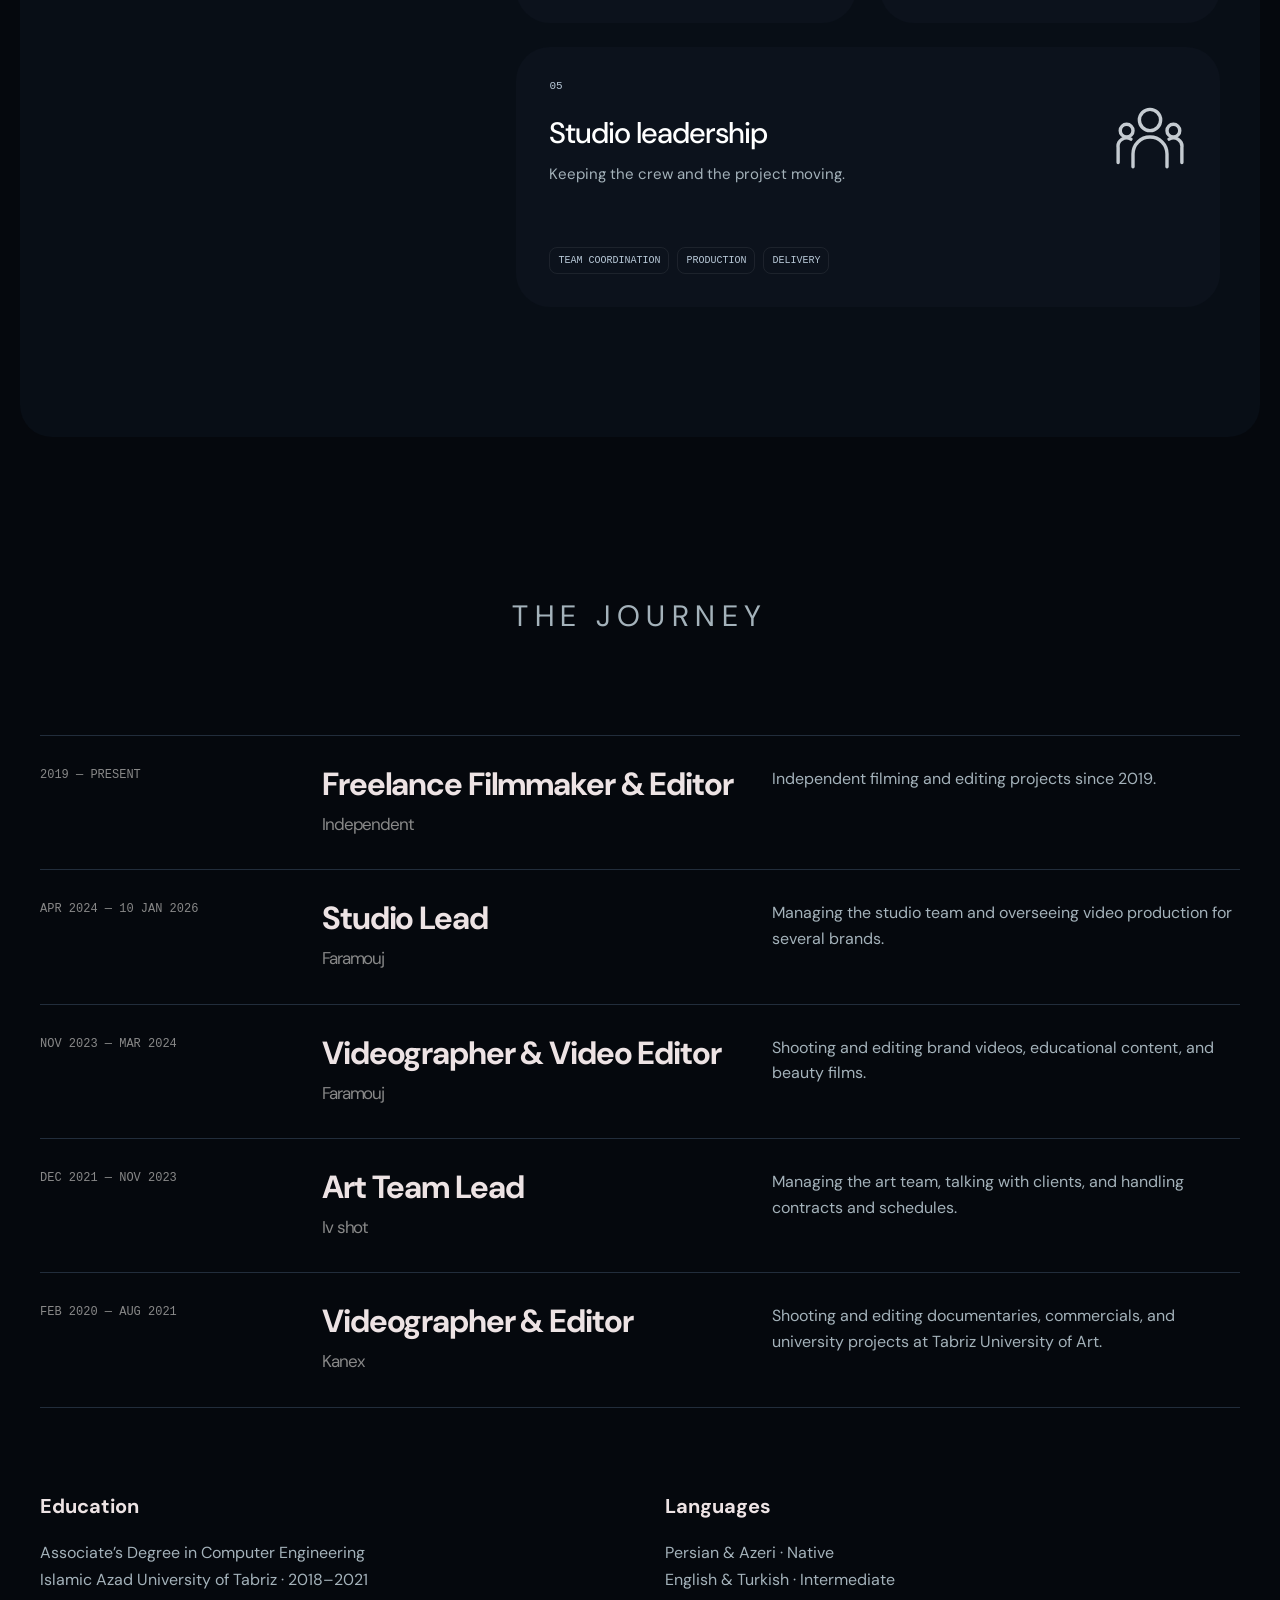
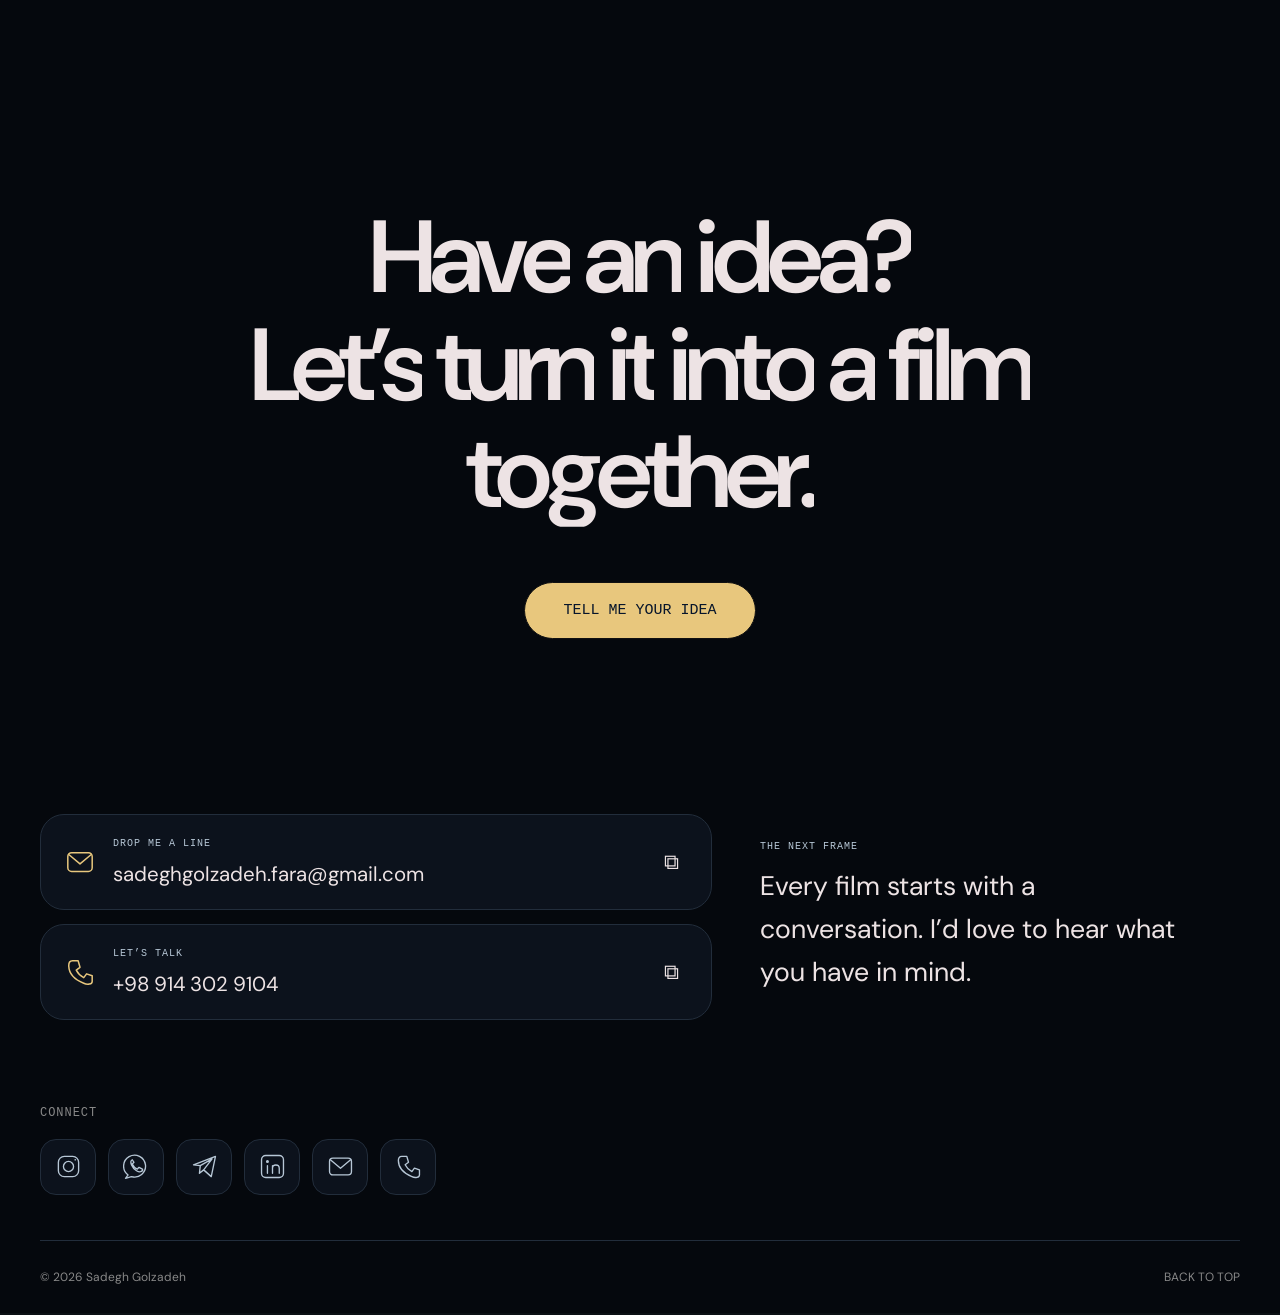
==== commit 719ccf4b: "Refresh portfolio assets v57" ====
--- a/index.html
+++ b/index.html
@@ -6,11 +6,11 @@
 <meta name="description" content="Sadegh Golzadeh — Art Director, Filmmaker and Studio Lead. Welcome to my world of frames.">
 <link rel="icon" type="image/svg+xml" href="data:image/svg+xml,%3Csvg xmlns='http://www.w3.org/2000/svg' viewBox='0 0 64 64'%3E%3Crect width='64' height='64' fill='%23000'/%3E%3Ctext x='6' y='45' font-family='Arial' font-size='36' font-weight='700' fill='white'%3ESG%3C/text%3E%3C/svg%3E">
 <link rel="preload" href="fonts/vazirmatn-variable.woff2" as="font" type="font/woff2" crossorigin>
-<link rel="stylesheet" href="style.css?v=55">
+<link rel="stylesheet" href="style.css?v=57">
 <script src="logo-assets.js" defer></script>
 <script src="cover-assets.js?v=31" defer></script>
 <link rel="stylesheet" href="motion.css?v=53">
-<script src="motion.js?v=55" defer></script>
-<script src="app.js?v=55" defer></script>
+<script src="motion.js?v=57" defer></script>
+<script src="app.js?v=57" defer></script>
 </head><body><div id="app"></div><noscript><p style="padding:40px">Sadegh Golzadeh — Art Director, Filmmaker & Studio Lead. <a href="/Sadegh-Golzadeh-CV.pdf">View my CV</a> · <a href="mailto:sadeghgolzadeh.fara@gmail.com">Email me</a></p></noscript></body>
 </html>
--- a/style.css
+++ b/style.css
@@ -444,3 +444,10 @@
 .bts-cover-copy{position:absolute;inset:auto 0 0;padding:65px 22px 30px;background:linear-gradient(transparent,rgba(3,10,16,.9));display:flex;flex-direction:column;gap:12px;text-align:start}
 .bts-cover-copy small{font-size:10px;letter-spacing:2px}.bts-cover-copy strong{font-size:clamp(25px,4vw,44px)}.bts-cover-copy b{position:absolute;inset-inline-end:22px;bottom:28px;font-size:22px}
 @media(max-width:600px){.home-projects .project-grid{gap:12px}.home-projects .cover-editorial-copy h3{font-size:9cqw!important}.fa .home-projects .cover-editorial-copy h3{font-size:11cqw!important}}
+
+/* Hootan: full frame, original face, clear bottom typography. */
+.projects .cover-9 .cover-art img{object-fit:cover!important;object-position:center 25%!important;transform:none!important;filter:none!important}
+.projects .cover-9 .cover-editorial-copy{inset:auto 6% 7%;max-width:82%;padding:0}
+.projects .cover-9 .cover-editorial-copy h3{font-size:clamp(18px,5cqw,48px);line-height:1.08}
+.projects .cover-9 .cover-signature{font-size:clamp(12px,2.5cqw,22px)}
+.brand-item:has(img[src*="logo-mark03"]){display:none!important}
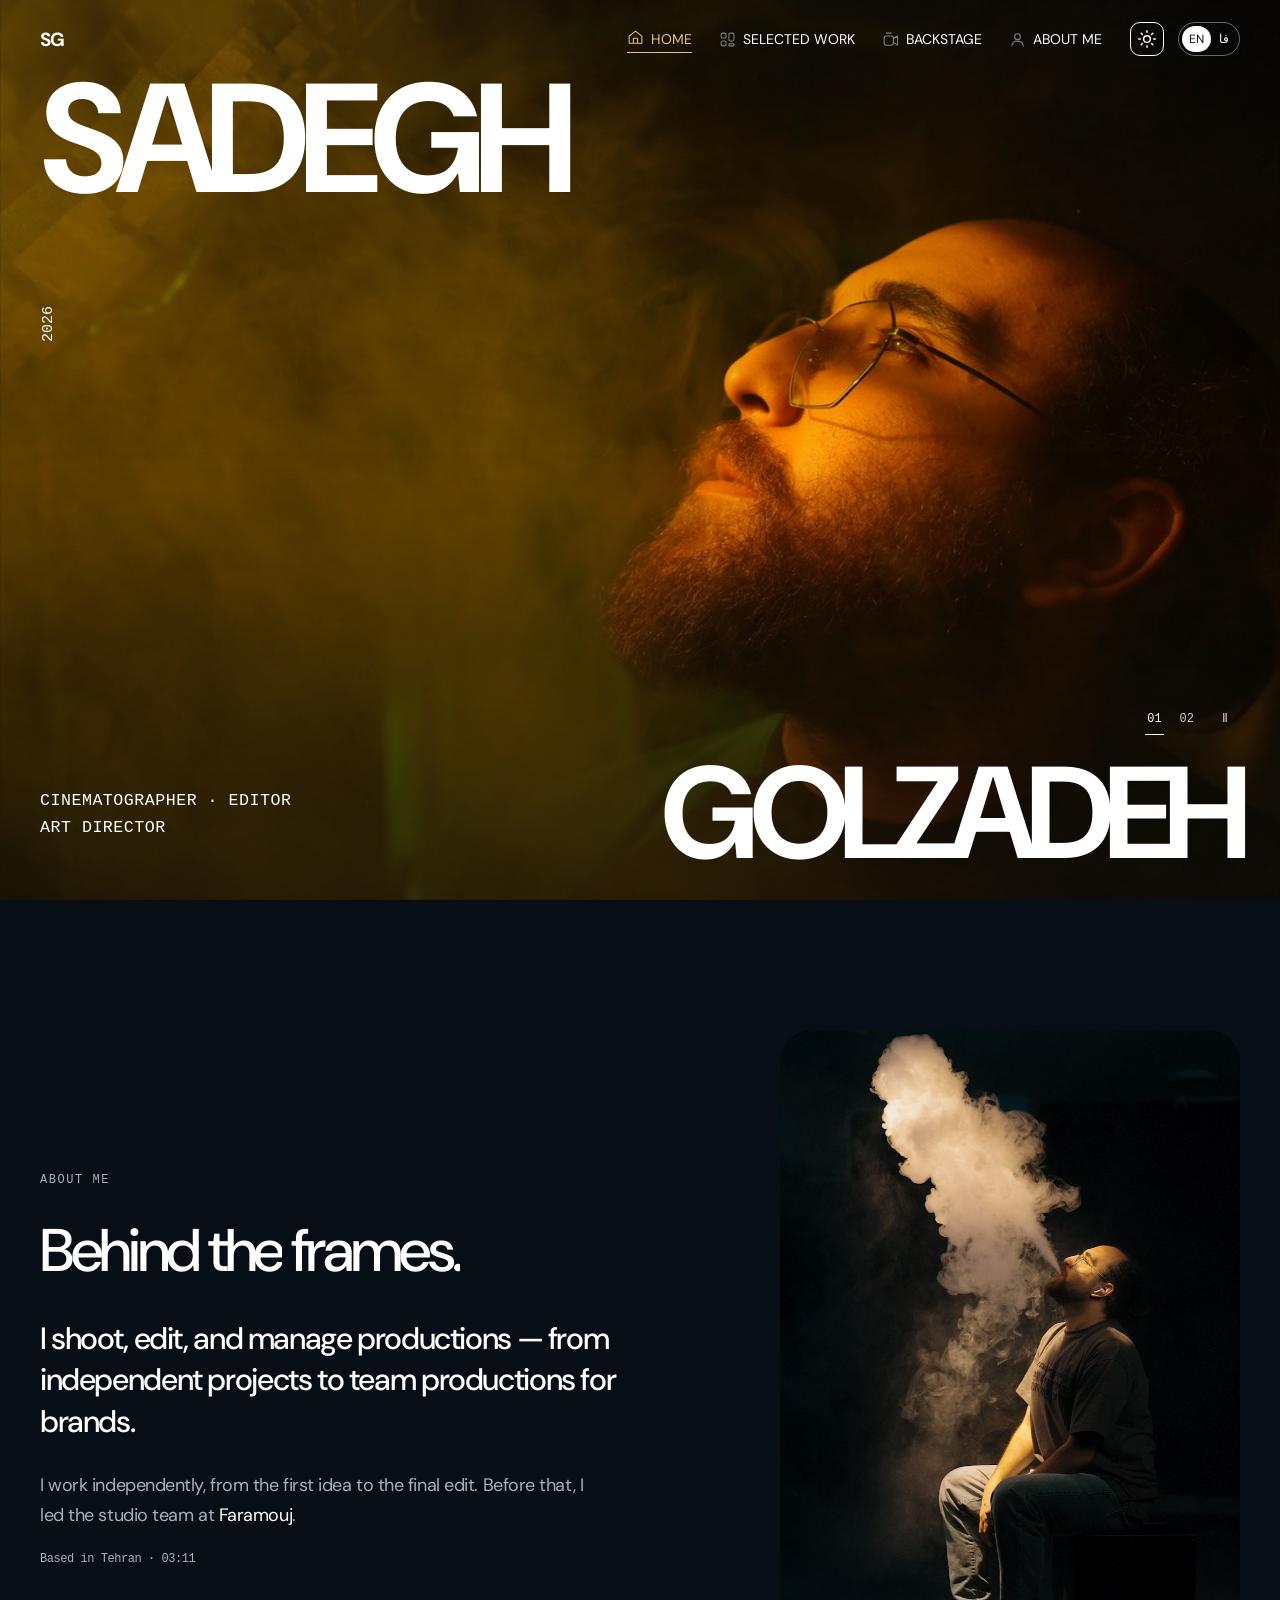
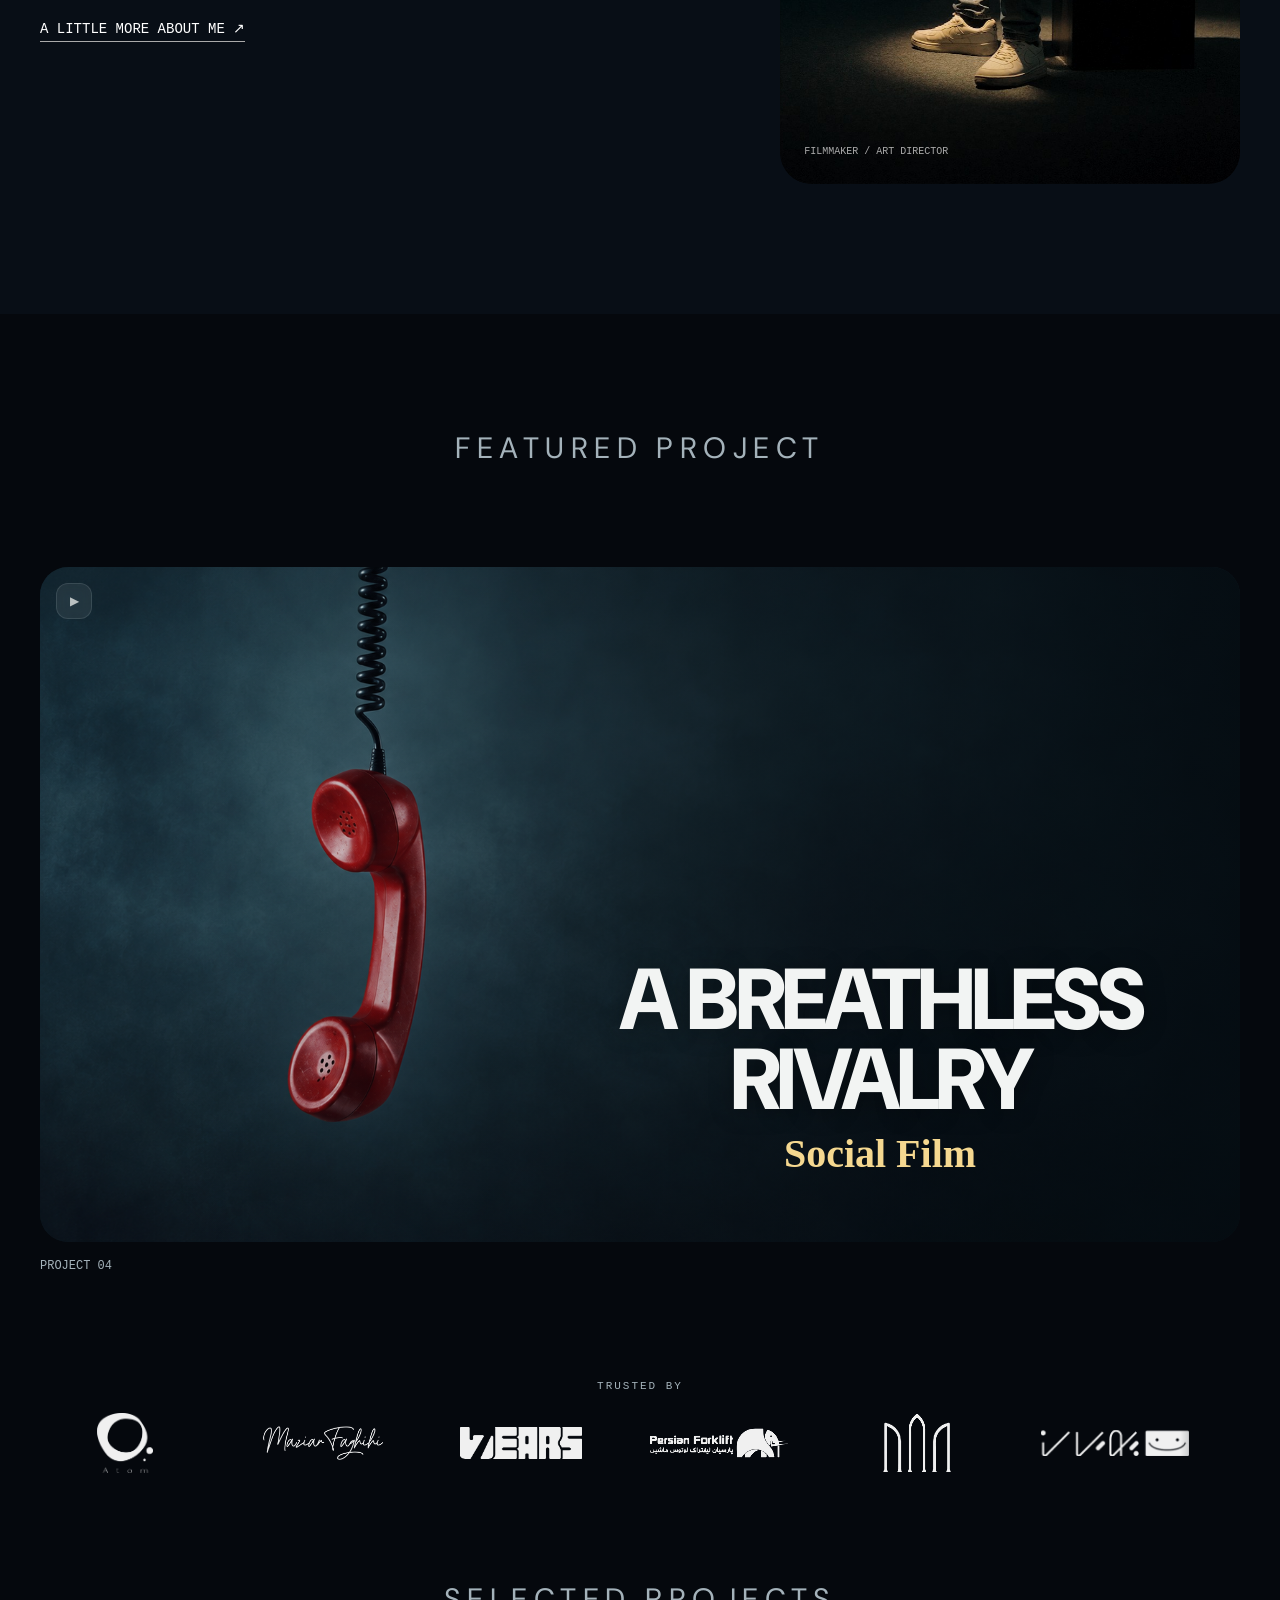
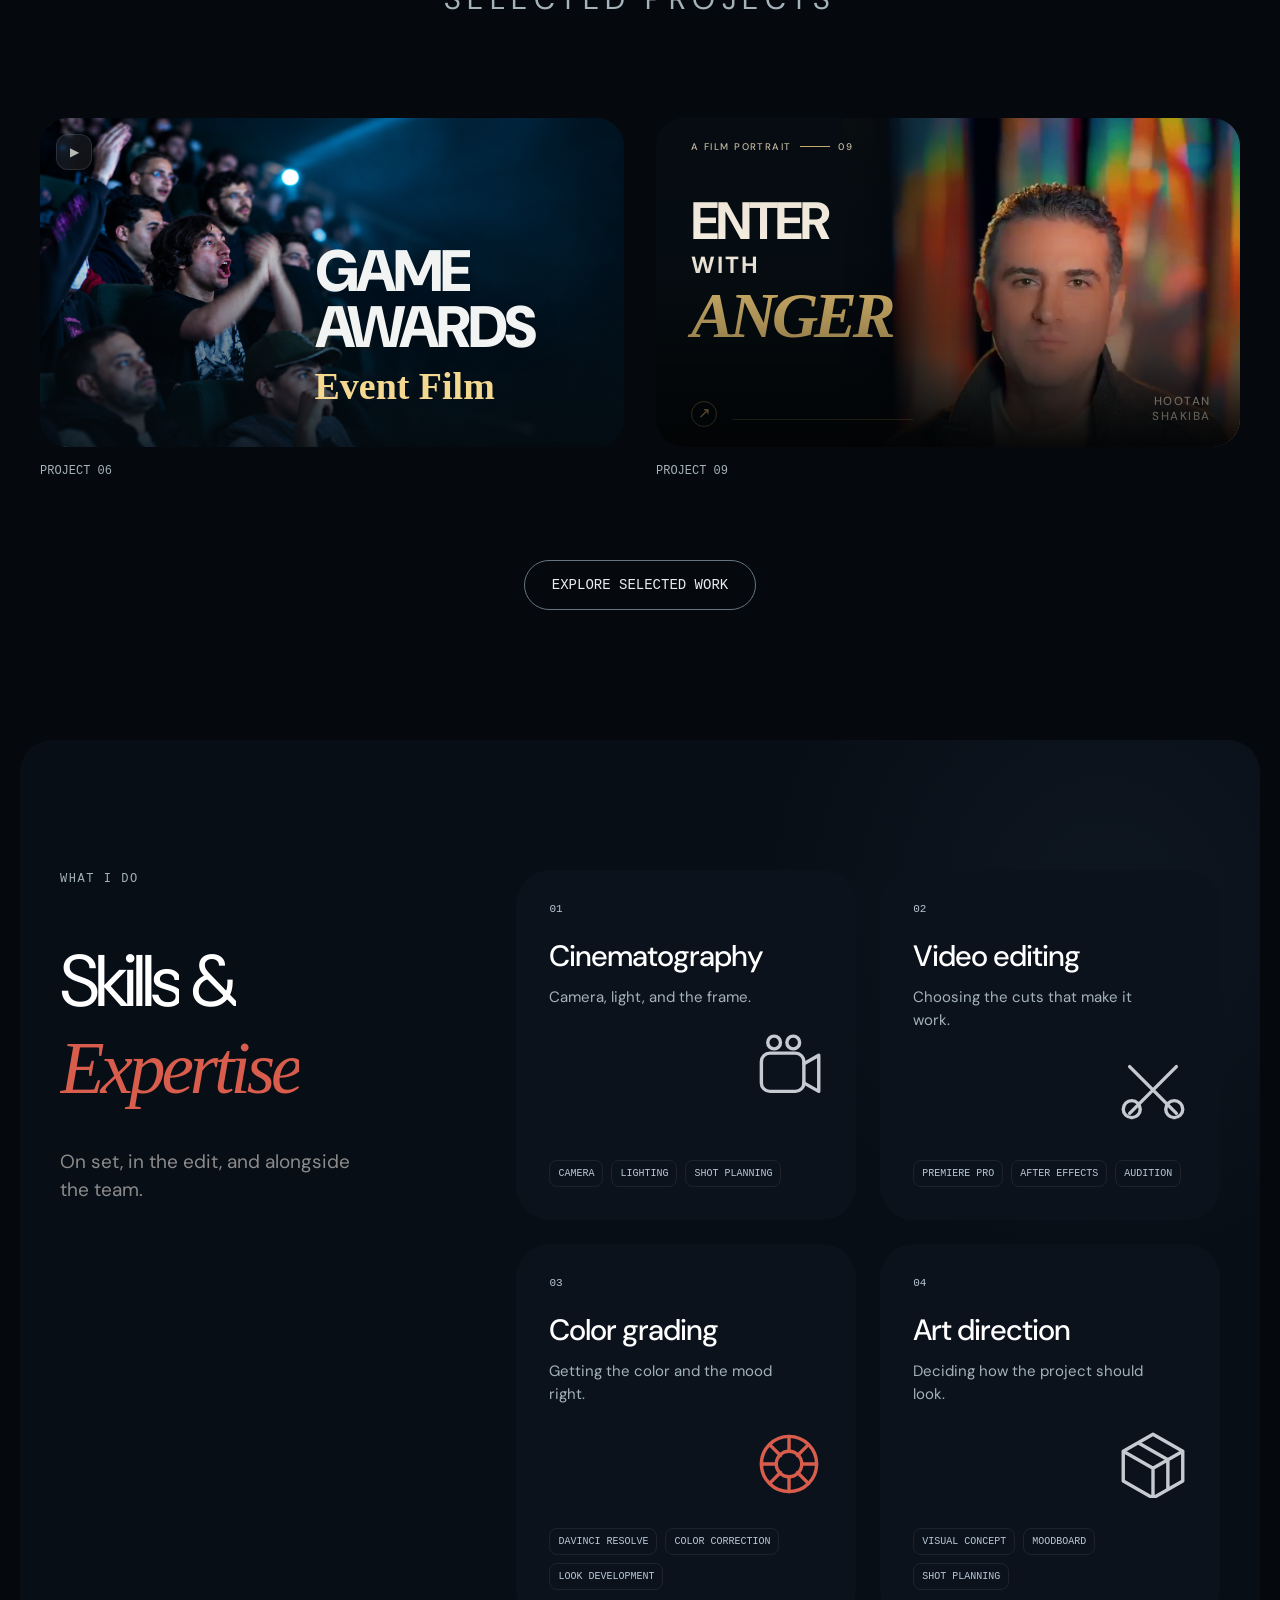
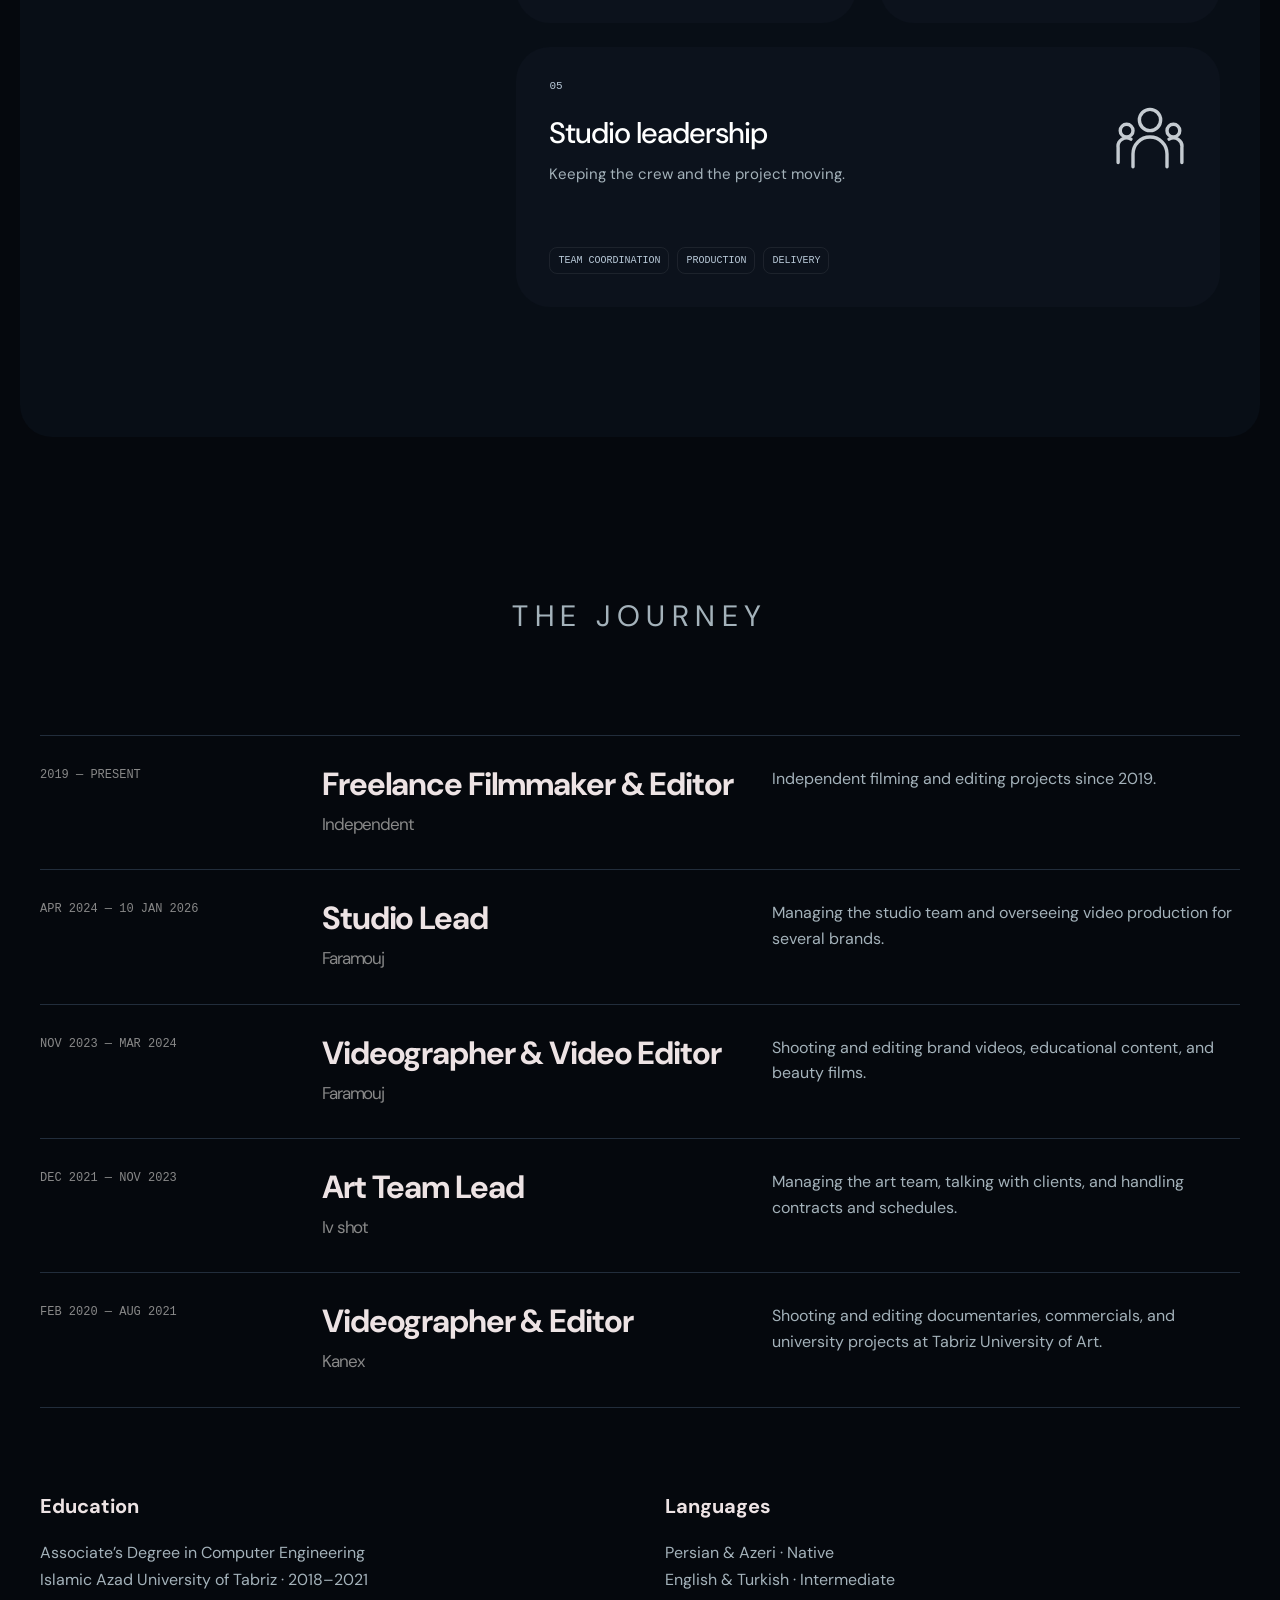
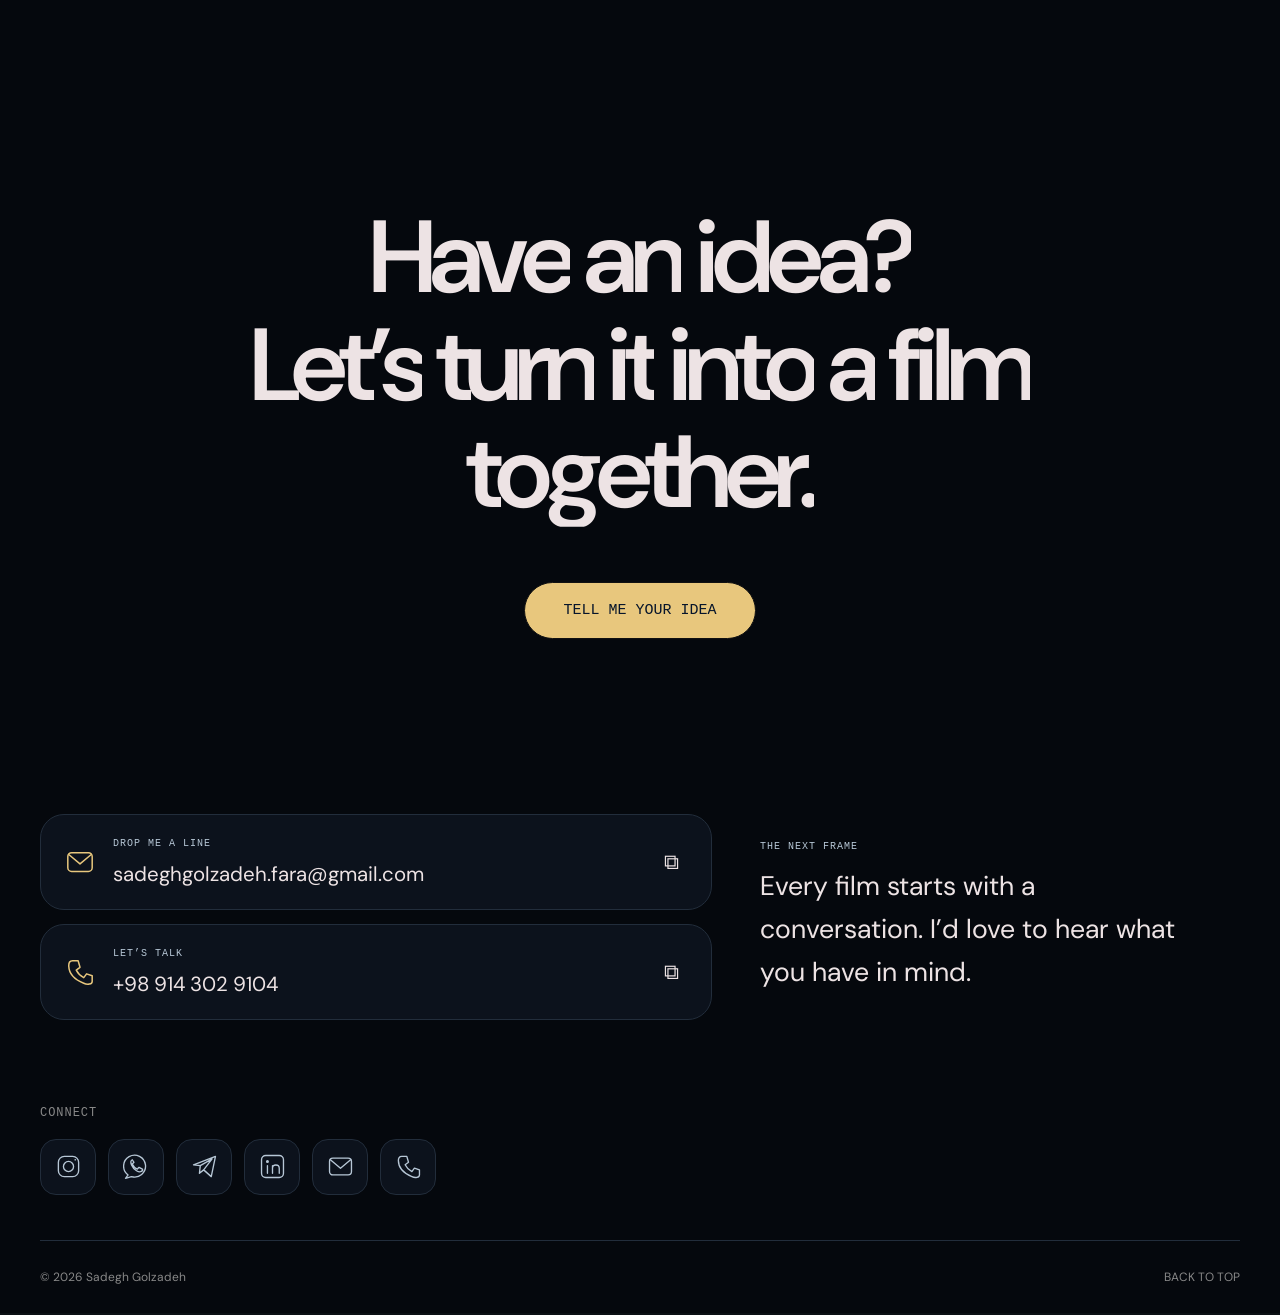
==== commit 54464148: "Design original-frame Hootan and backstage covers v58" ====
--- a/index.html
+++ b/index.html
@@ -6,11 +6,12 @@
 <meta name="description" content="Sadegh Golzadeh — Art Director, Filmmaker and Studio Lead. Welcome to my world of frames.">
 <link rel="icon" type="image/svg+xml" href="data:image/svg+xml,%3Csvg xmlns='http://www.w3.org/2000/svg' viewBox='0 0 64 64'%3E%3Crect width='64' height='64' fill='%23000'/%3E%3Ctext x='6' y='45' font-family='Arial' font-size='36' font-weight='700' fill='white'%3ESG%3C/text%3E%3C/svg%3E">
 <link rel="preload" href="fonts/vazirmatn-variable.woff2" as="font" type="font/woff2" crossorigin>
-<link rel="stylesheet" href="style.css?v=57">
+<link rel="stylesheet" href="style.css?v=58">
 <script src="logo-assets.js" defer></script>
 <script src="cover-assets.js?v=31" defer></script>
 <link rel="stylesheet" href="motion.css?v=53">
-<script src="motion.js?v=57" defer></script>
-<script src="app.js?v=57" defer></script>
+<script src="motion.js?v=58" defer></script>
+<script src="cinema-cover-assets-v58.js" defer></script>
+<script src="app.js?v=58" defer></script>
 </head><body><div id="app"></div><noscript><p style="padding:40px">Sadegh Golzadeh — Art Director, Filmmaker & Studio Lead. <a href="/Sadegh-Golzadeh-CV.pdf">View my CV</a> · <a href="mailto:sadeghgolzadeh.fara@gmail.com">Email me</a></p></noscript></body>
 </html>
--- a/style.css
+++ b/style.css
@@ -451,3 +451,55 @@
 .projects .cover-9 .cover-editorial-copy h3{font-size:clamp(18px,5cqw,48px);line-height:1.08}
 .projects .cover-9 .cover-signature{font-size:clamp(12px,2.5cqw,22px)}
 .brand-item:has(img[src*="logo-mark03"]){display:none!important}
+/* Editorial cinema covers — original video frames, native bilingual type. */
+.projects .hootan-poster{container-type:inline-size;position:relative;isolation:isolate;background:#060d12;overflow:hidden;aspect-ratio:16/9!important;color:#f5eee0}
+.hootan-photo{position:absolute;inset:0 0 0 32%;overflow:hidden}
+.projects .hootan-photo img{position:static;width:100%;height:100%;object-fit:cover;object-position:50% 22%;transform:none!important;filter:none!important}
+.hootan-shade{position:absolute;inset:0;background:linear-gradient(90deg,#060d12 5%,#060d12 25%,rgba(6,13,18,.83) 35%,transparent 60%),linear-gradient(0deg,rgba(6,13,18,.85),transparent 28%)}
+.hootan-edition{position:absolute;inset:7% auto auto 6%;font:500 1.65cqw/1.2 'DM Sans',sans-serif;letter-spacing:.15em;display:flex;align-items:center;gap:1.5cqw;color:#d3c5ae;direction:ltr}
+.hootan-edition i{width:5cqw;height:1px;background:#d3b776}
+.hootan-title{position:absolute;inset:24% auto auto 6%;display:flex;flex-direction:column;align-items:flex-start;gap:.5cqw;text-align:left;direction:ltr}
+.hootan-title>span{font:700 9cqw/.94 'DM Sans',Arial,sans-serif;letter-spacing:-.055em}
+.hootan-title>.title-bridge{font-size:4cqw;letter-spacing:.08em;margin:1cqw 0}
+.hootan-title>em{font:italic 700 11cqw/.92 Georgia,serif;letter-spacing:-.065em;color:#e7c374}
+.hootan-name{position:absolute;inset:auto 5% 7% auto;text-align:right;font:500 2cqw/1.25 'DM Sans',sans-serif;letter-spacing:.13em;color:#f9f0de;direction:ltr}
+.hootan-play{position:absolute;inset:auto auto 6% 6%;width:4.5cqw;height:4.5cqw;border:1px solid #e7c37480;border-radius:50%;display:grid;place-items:center;font:2.5cqw/1 Arial;color:#e7c374}
+.hootan-baseline{position:absolute;bottom:8%;left:13%;width:31%;height:1px;background:#e7c37455}
+.fa .hootan-title{inset:31% auto auto 5%;width:43%;align-items:flex-start;direction:rtl;text-align:right;gap:2cqw}
+.fa .hootan-title>span,.fa .hootan-title>em{font-family:Vazirmatn,Arial,sans-serif;font-weight:900;font-style:normal;letter-spacing:-.04em;font-size:8.6cqw;line-height:1.35;white-space:nowrap}
+.fa .hootan-title>em{font-size:7cqw}
+.fa .hootan-name,.fa .hootan-edition{font-family:Vazirmatn,Arial,sans-serif;letter-spacing:0}
+.projects.all-projects .hootan-poster{aspect-ratio:4/5!important}
+.all-projects .hootan-photo{inset:0}
+.all-projects .hootan-photo img{object-position:center 28%}
+.all-projects .hootan-shade{background:linear-gradient(0deg,#060d12,rgba(6,13,18,.72) 25%,transparent 57%),linear-gradient(180deg,rgba(6,13,18,.7),transparent 18%)}
+.all-projects .hootan-title{top:auto;bottom:14%;gap:.8cqw}
+.all-projects .hootan-title>span{font-size:12cqw}.all-projects .hootan-title>.title-bridge{font-size:5cqw}.all-projects .hootan-title>em{font-size:16cqw}
+.all-projects .hootan-edition{font-size:2.5cqw}.all-projects .hootan-name{font-size:2.8cqw}
+.fa .all-projects .hootan-title{top:auto;bottom:15%;width:70%}.fa .all-projects .hootan-title>span{font-size:13cqw}.fa .all-projects .hootan-title>em{font-size:11cqw}
+.backstage-page .backstage-grid{gap:36px 28px}
+.backstage-page .bts-poster{display:block;container-type:inline-size;isolation:isolate;aspect-ratio:4/5!important;background:#081017;border:1px solid #d3dce51a;border-radius:20px;overflow:hidden;color:#f6eee0}
+.bts-photo{position:absolute;inset:0 0 24%;overflow:hidden;background:#081017}
+.bts-photo img{width:100%;height:100%;object-fit:cover;object-position:center;transform:none!important;clip-path:none!important;filter:none!important}
+.bts-photo:after{content:'';position:absolute;inset:0;background:linear-gradient(180deg,rgba(3,8,12,.65),transparent 25%,transparent 75%,#081017)}
+.bts-poster-1 .bts-photo img{object-position:center 50%}.bts-poster-2 .bts-photo img{object-position:center 60%}.bts-poster-3 .bts-photo img{object-position:center 35%}.bts-poster-4 .bts-photo img{object-position:center 45%}
+.bts-topline{position:absolute;inset:5% 6% auto;display:flex;align-items:center;justify-content:space-between;font:500 2cqw/1.4 'DM Sans',sans-serif;letter-spacing:.15em;direction:ltr;color:#f6eee0}
+.bts-rec{display:flex;align-items:center;gap:1.4cqw}.bts-rec i{width:1cqw;height:1cqw;background:#e6c478;border-radius:50%}
+.bts-editorial{position:absolute;inset:auto 6% 6%;display:flex;flex-direction:column;gap:2.4cqw;text-align:start}
+.bts-editorial:before{content:'';width:12%;height:2px;background:#e6c478;margin-bottom:1cqw}
+.bts-subtitle{font:500 1.8cqw/1.3 'DM Sans',sans-serif;letter-spacing:.14em;color:#b6c4cd}
+.bts-editorial>strong{position:relative;z-index:1;max-width:88%;font:600 8cqw/.98 'DM Sans',Arial,sans-serif;letter-spacing:-.045em;text-wrap:balance}
+.bts-number{position:absolute;right:-1%;bottom:-2.5cqw;font:700 26cqw/1 'DM Sans',sans-serif;letter-spacing:-.08em;color:transparent;-webkit-text-stroke:1px #dce5e520;z-index:0;pointer-events:none}
+.backstage-page .bts-full-open{position:absolute;inset:0;width:100%;height:100%;border:0;border-radius:0;background:transparent;transform:none;backdrop-filter:none;display:block;cursor:pointer;z-index:5}
+.bts-play-circle{position:absolute;right:6%;top:62%;width:10cqw;height:10cqw;border:1px solid #f4e8ce80;border-radius:50%;display:grid;place-items:center;background:#08101745;backdrop-filter:blur(6px);color:#f4e8ce;transition:background .25s,transform .25s}
+.bts-play-circle svg{width:4cqw;height:4cqw}.bts-full-open:hover .bts-play-circle{background:#d9b567;color:#081017;transform:scale(1.08)}
+.backstage-page .backstage-card>h2{display:flex;justify-content:space-between;font-size:10px;letter-spacing:.1em;margin-top:16px;color:var(--muted)}
+.fa .bts-editorial>strong{font-family:Vazirmatn,Arial,sans-serif;font-weight:800;font-size:8cqw;line-height:1.4;letter-spacing:-.025em}
+.fa .bts-topline,.fa .bts-subtitle{font-family:Vazirmatn,Arial,sans-serif;letter-spacing:0;font-size:2.2cqw}
+@media(max-width:700px){.backstage-page .backstage-grid{grid-template-columns:1fr 1fr;gap:24px 12px}.backstage-page .backstage-card>h2{font-size:8px}.backstage-page .backstage-card>h2 span:last-child{display:none}.backstage-page .bts-poster{border-radius:14px}.bts-topline{font-size:2.8cqw}.bts-subtitle{font-size:2.4cqw}.hootan-edition{font-size:2cqw}.hootan-name{font-size:2.4cqw}}
+@media(prefers-reduced-motion:reduce){.bts-play-circle{transition:none}}
+.backstage-page .bts-full-open:hover,.backstage-page .bts-full-open:focus-visible{background:transparent;color:inherit;transform:none}
+.backstage-page .bts-full-open:focus-visible{outline:2px solid #e6c478;outline-offset:-4px}
+.bts-poster-3 .bts-photo img{object-position:center top}
+.backstage-page .bts-play-circle{min-width:25px;min-height:25px}
+.backstage-page .bts-play-circle svg{width:45%;height:45%;margin:0;display:block}
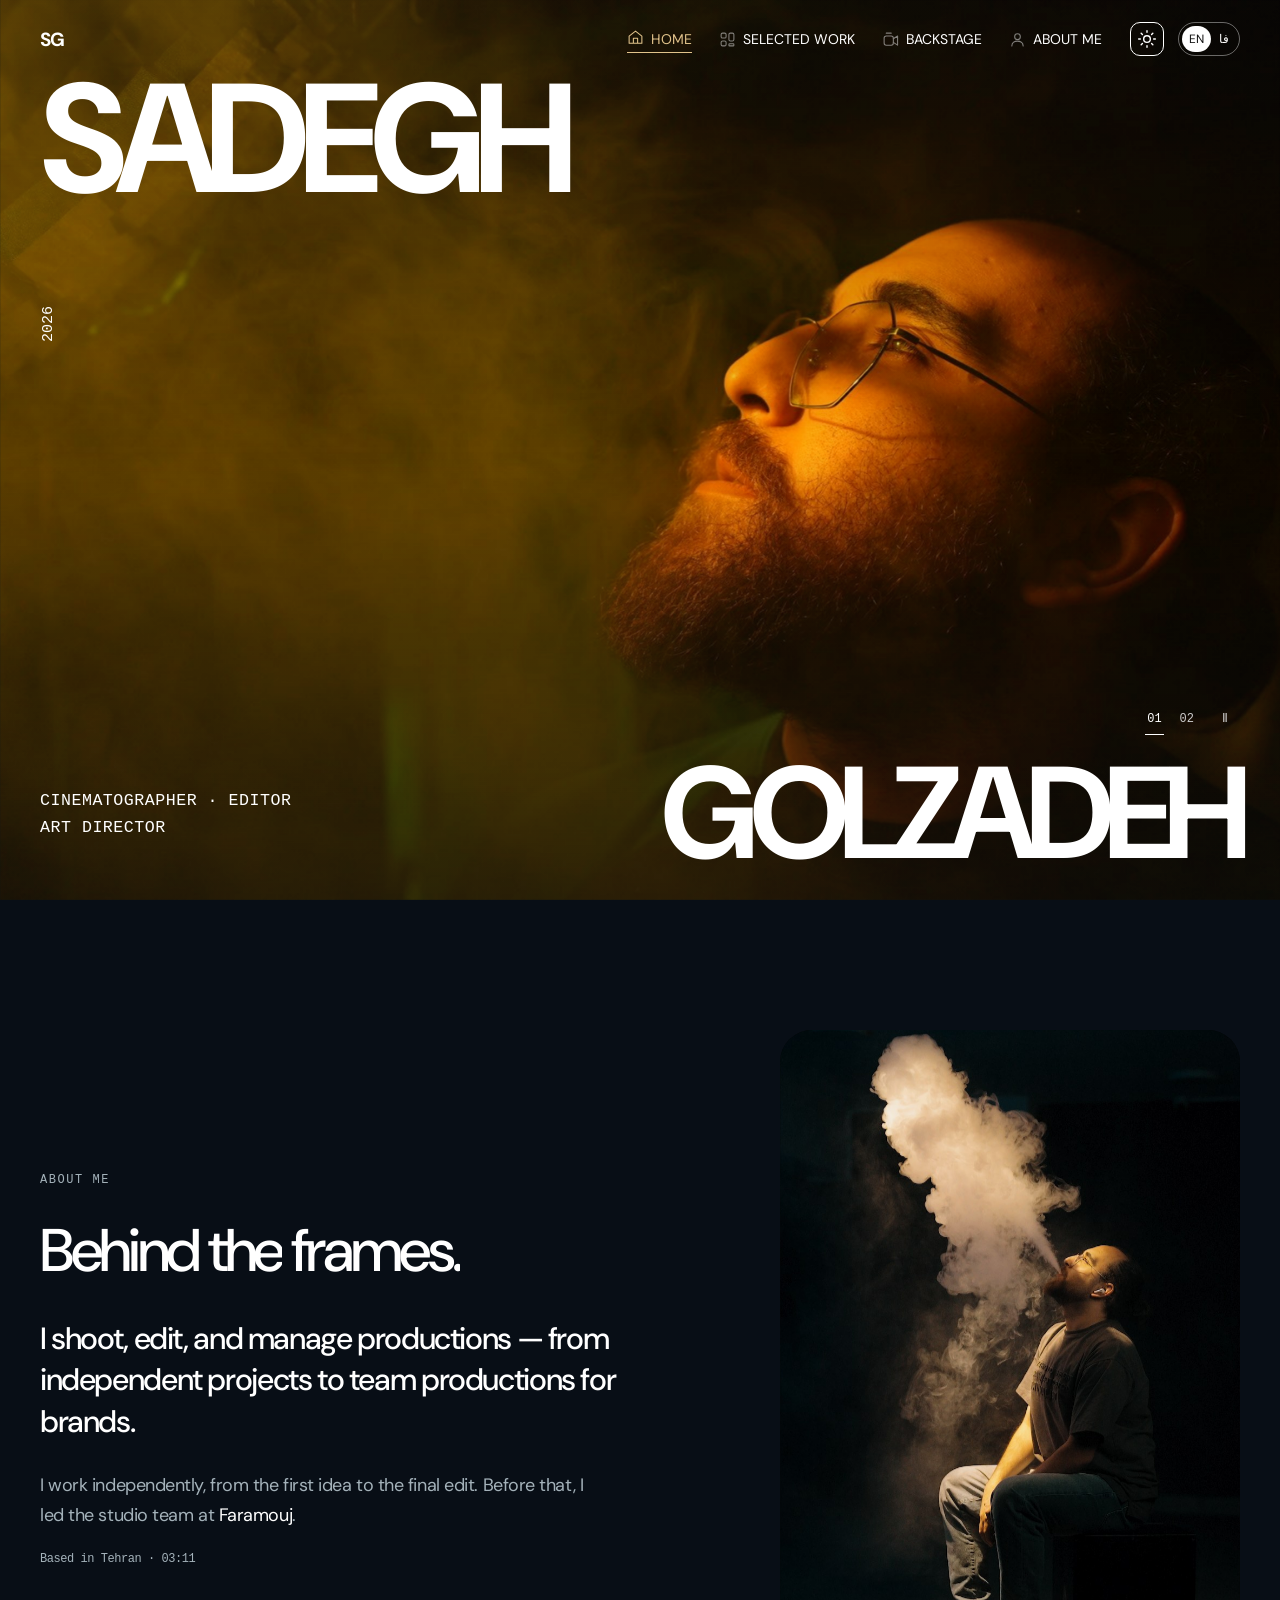
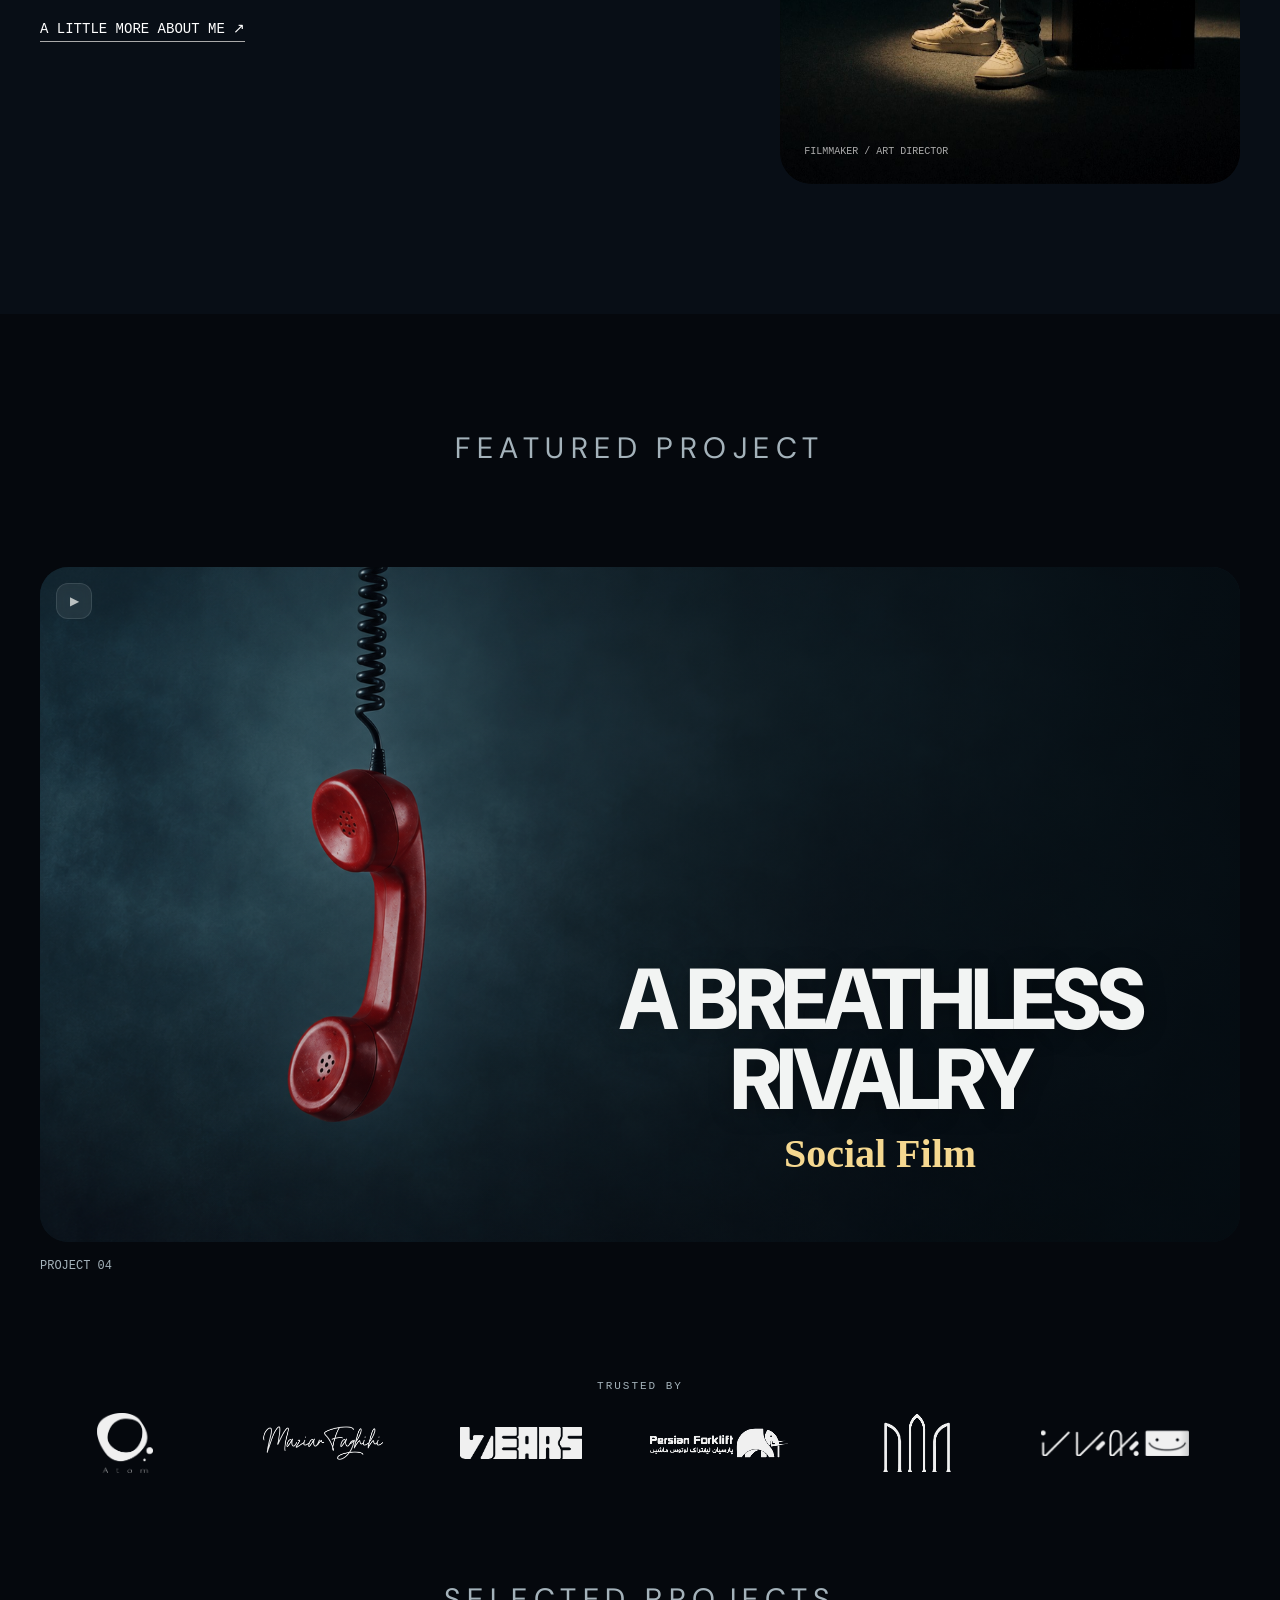
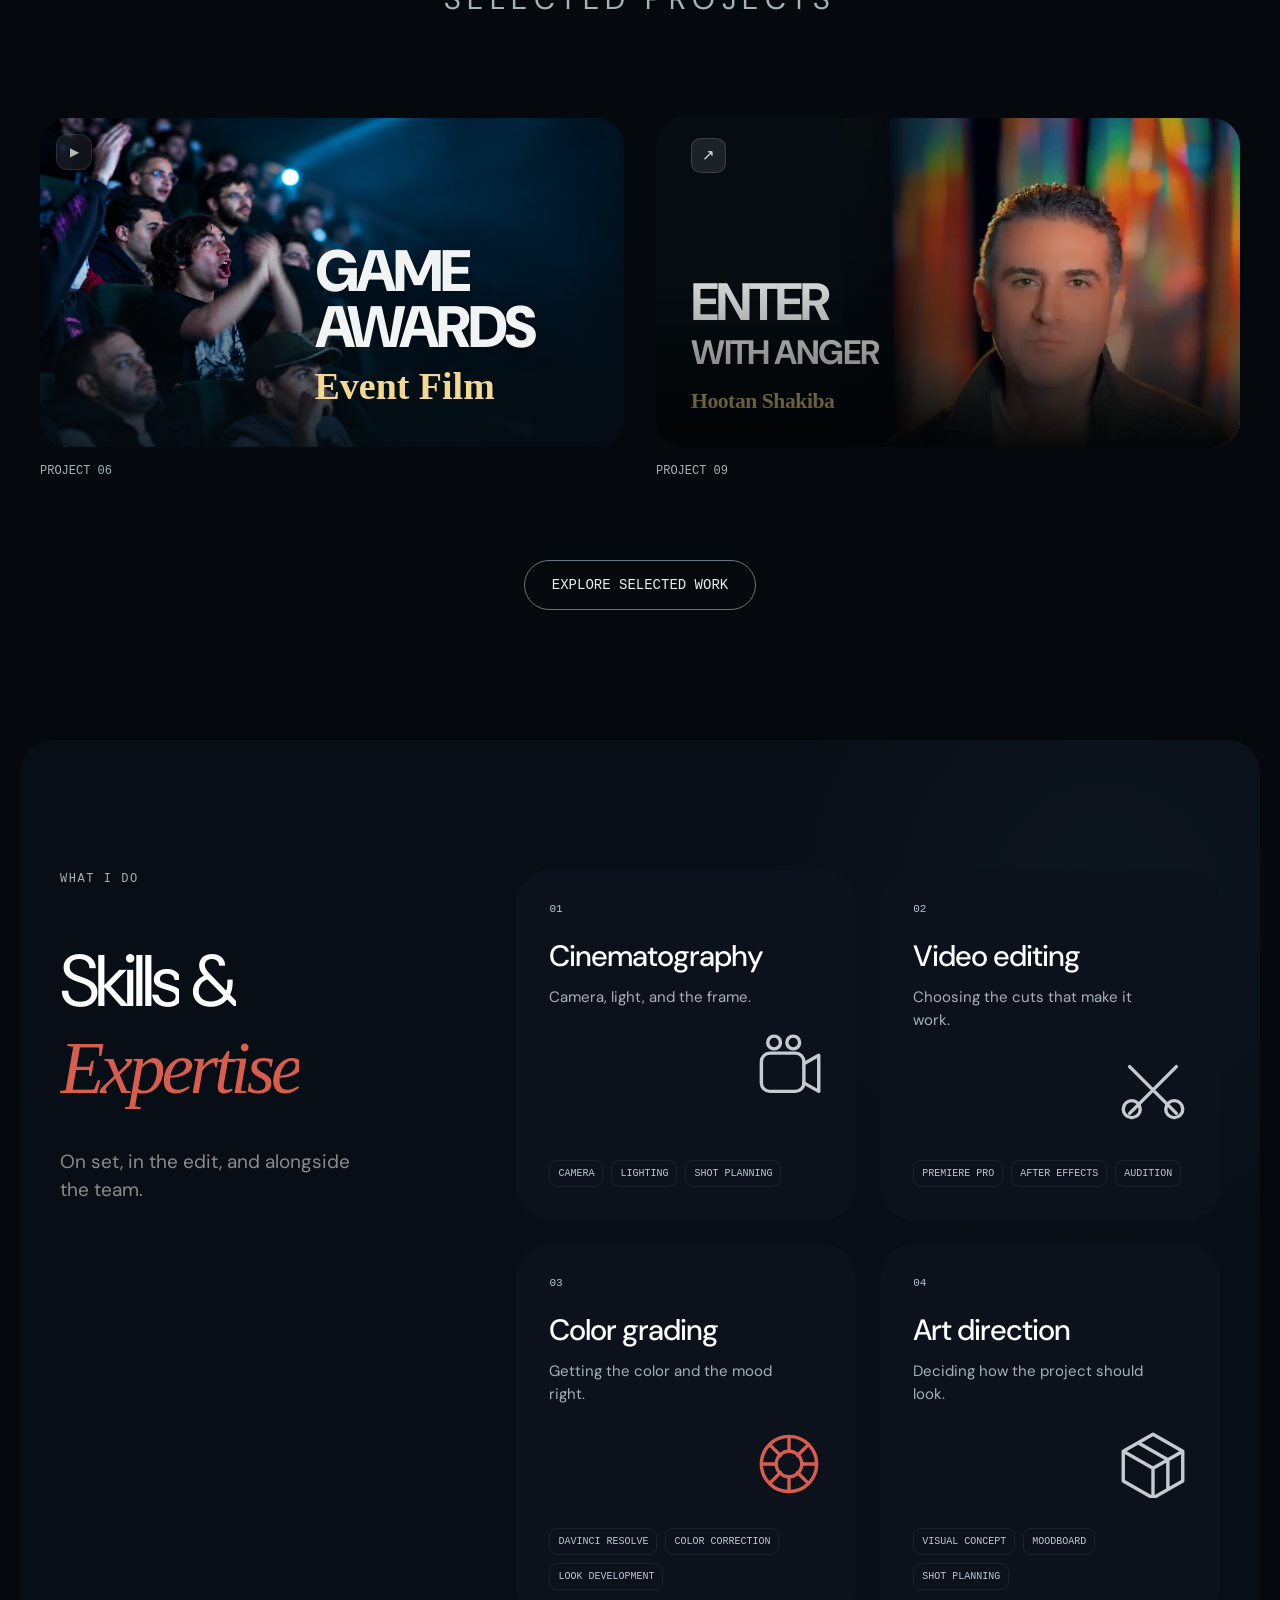
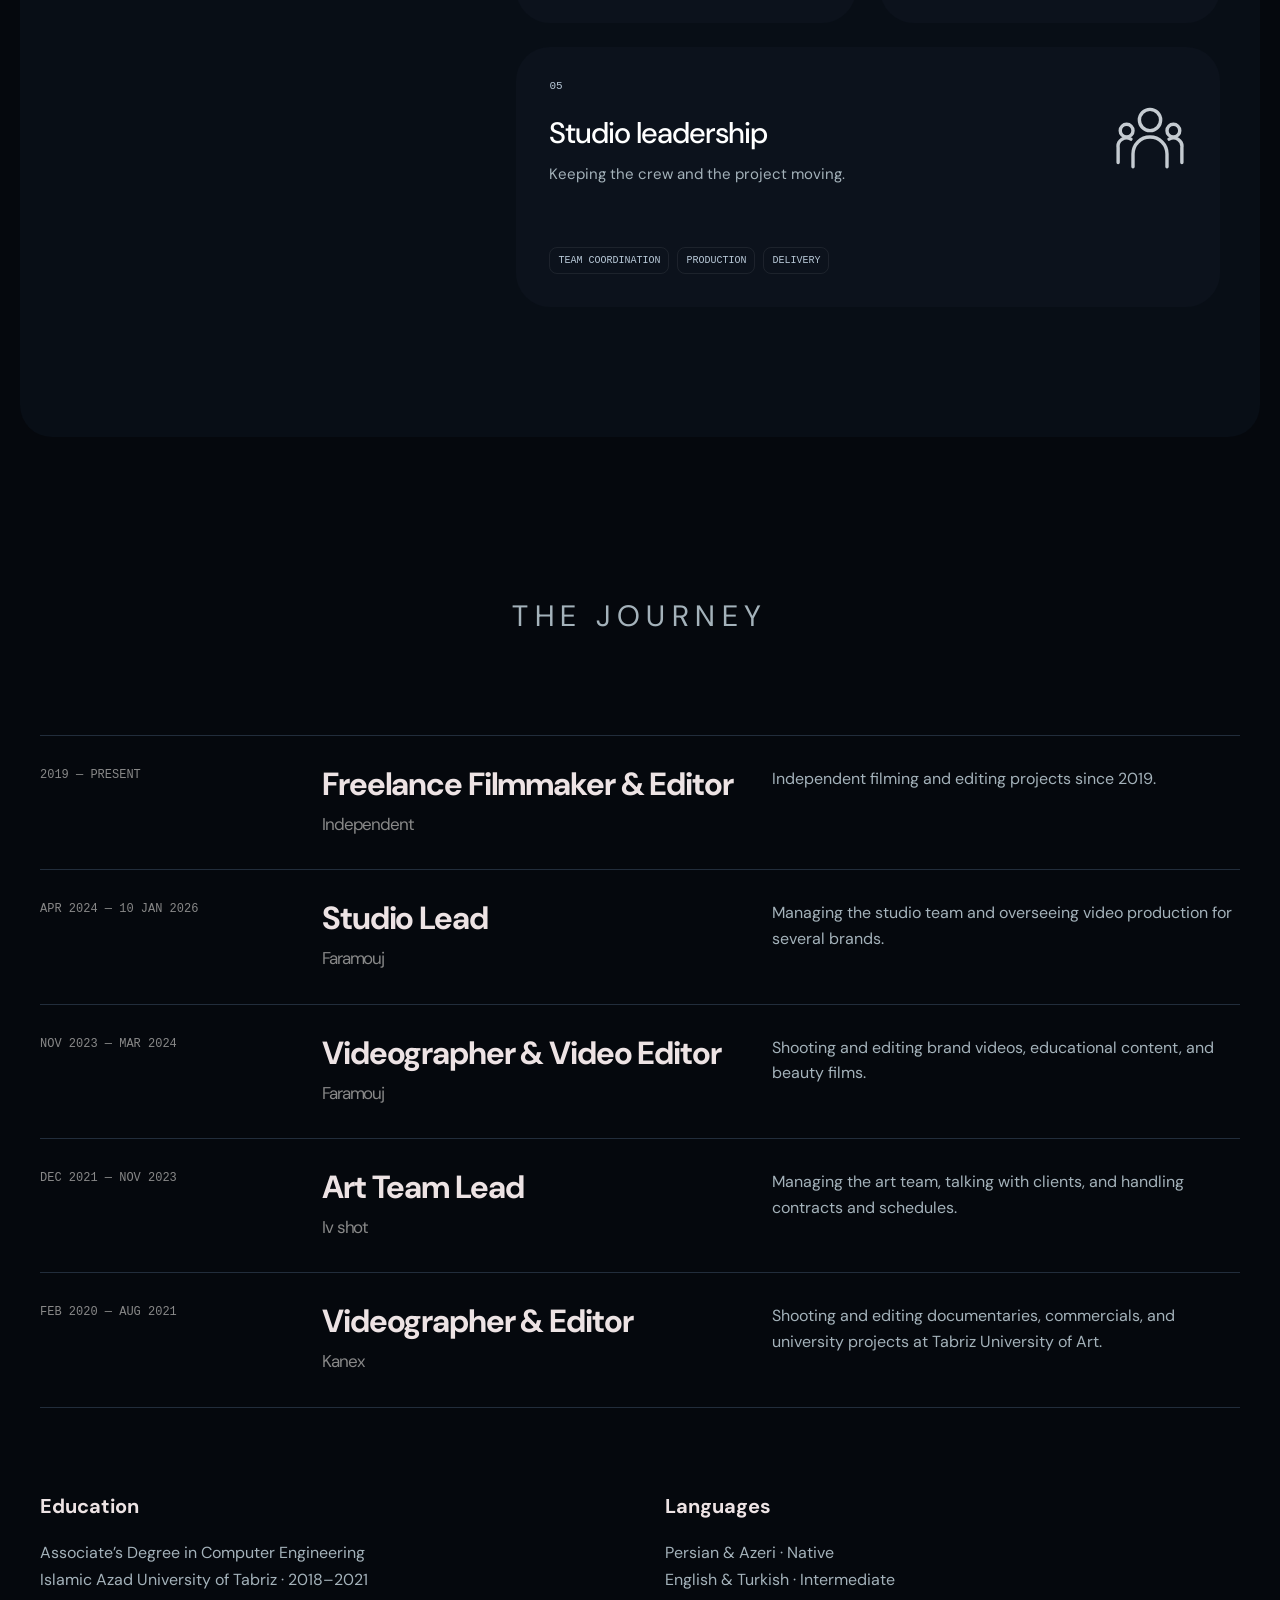
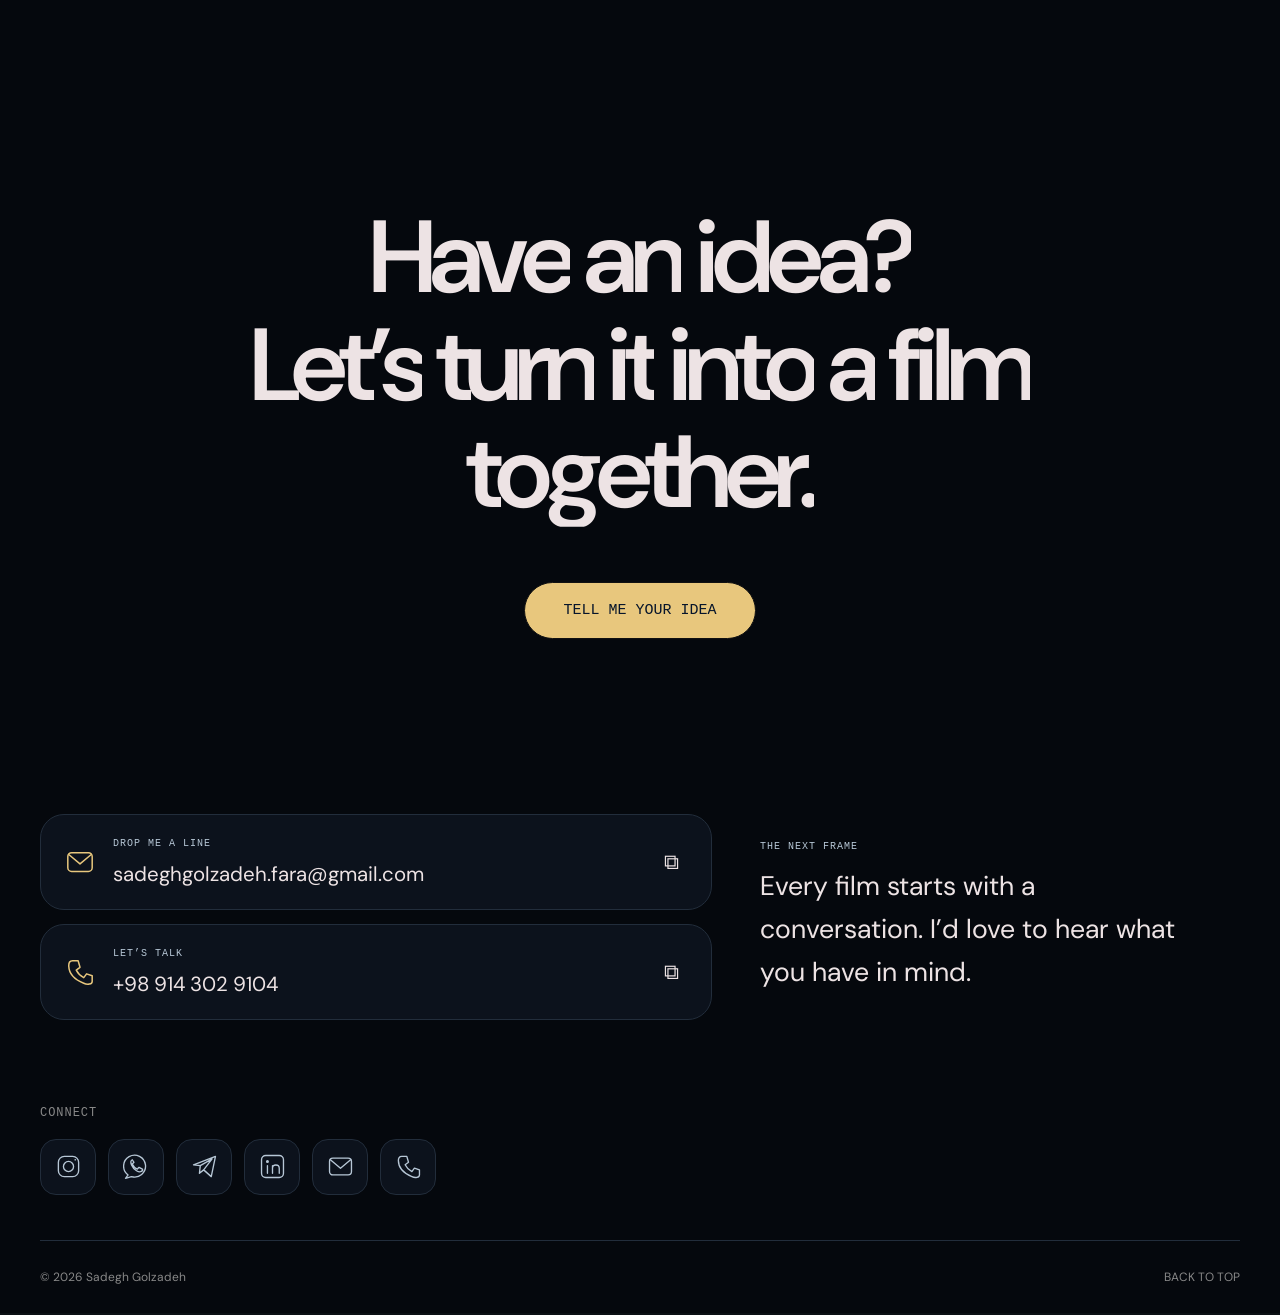
==== commit 48e7f5bc: "Align Hootan cover with portfolio film cover theme" ====
--- a/index.html
+++ b/index.html
@@ -6,12 +6,12 @@
 <meta name="description" content="Sadegh Golzadeh — Art Director, Filmmaker and Studio Lead. Welcome to my world of frames.">
 <link rel="icon" type="image/svg+xml" href="data:image/svg+xml,%3Csvg xmlns='http://www.w3.org/2000/svg' viewBox='0 0 64 64'%3E%3Crect width='64' height='64' fill='%23000'/%3E%3Ctext x='6' y='45' font-family='Arial' font-size='36' font-weight='700' fill='white'%3ESG%3C/text%3E%3C/svg%3E">
 <link rel="preload" href="fonts/vazirmatn-variable.woff2" as="font" type="font/woff2" crossorigin>
-<link rel="stylesheet" href="style.css?v=58">
+<link rel="stylesheet" href="style.css?v=59">
 <script src="logo-assets.js" defer></script>
 <script src="cover-assets.js?v=31" defer></script>
 <link rel="stylesheet" href="motion.css?v=53">
-<script src="motion.js?v=58" defer></script>
+<script src="motion.js?v=59" defer></script>
 <script src="cinema-cover-assets-v58.js" defer></script>
-<script src="app.js?v=58" defer></script>
+<script src="app.js?v=59" defer></script>
 </head><body><div id="app"></div><noscript><p style="padding:40px">Sadegh Golzadeh — Art Director, Filmmaker & Studio Lead. <a href="/Sadegh-Golzadeh-CV.pdf">View my CV</a> · <a href="mailto:sadeghgolzadeh.fara@gmail.com">Email me</a></p></noscript></body>
 </html>
--- a/style.css
+++ b/style.css
@@ -503,3 +503,18 @@
 .bts-poster-3 .bts-photo img{object-position:center top}
 .backstage-page .bts-play-circle{min-width:25px;min-height:25px}
 .backstage-page .bts-play-circle svg{width:45%;height:45%;margin:0;display:block}
+
+/* Match the white display type and gold signature of the film collection. */
+.hootan-edition,.hootan-baseline{display:none}
+.hootan-title{inset:auto auto 23% 6%;gap:1cqw}
+.hootan-title>span{font:700 9cqw/.98 'DM Sans',Arial,sans-serif;letter-spacing:-.055em;color:#f2f4f3}
+.hootan-title>em{font:700 5.8cqw/1.08 'DM Sans',Arial,sans-serif;letter-spacing:-.045em;color:#f2f4f3;white-space:nowrap}
+.hootan-name{inset:auto auto 10% 6%;font:700 3.7cqw/1.1 Georgia,serif;letter-spacing:-.02em;color:#f5d890;text-align:left}
+.hootan-play{inset:6% auto auto 6%;width:6cqw;height:6cqw;border-radius:28%;color:#f2f4f3;border-color:#d4e3e52b;background:#f3f5f01a}
+.fa .hootan-title{inset:auto auto 25% 5%;width:43%;gap:1cqw}
+.fa .hootan-title>span{font-size:8.6cqw;color:#f2f4f3}.fa .hootan-title>em{font-size:7cqw;color:#f2f4f3}
+.fa .hootan-name{inset:auto auto 12% 6%;font-family:Vazirmatn,Arial,sans-serif;font-weight:800;font-size:3.8cqw;letter-spacing:0}
+.all-projects .hootan-title{top:auto;bottom:18%}.all-projects .hootan-title>span{font-size:14cqw}.all-projects .hootan-title>em{font-size:10cqw}
+.all-projects .hootan-name{inset:auto auto 8% 6%;font-size:5.7cqw}
+.fa .all-projects .hootan-title{bottom:20%;width:78%}.fa .all-projects .hootan-title>span{font-size:13cqw}.fa .all-projects .hootan-title>em{font-size:11cqw}
+.fa .all-projects .hootan-name{font-size:5.7cqw;bottom:9%}
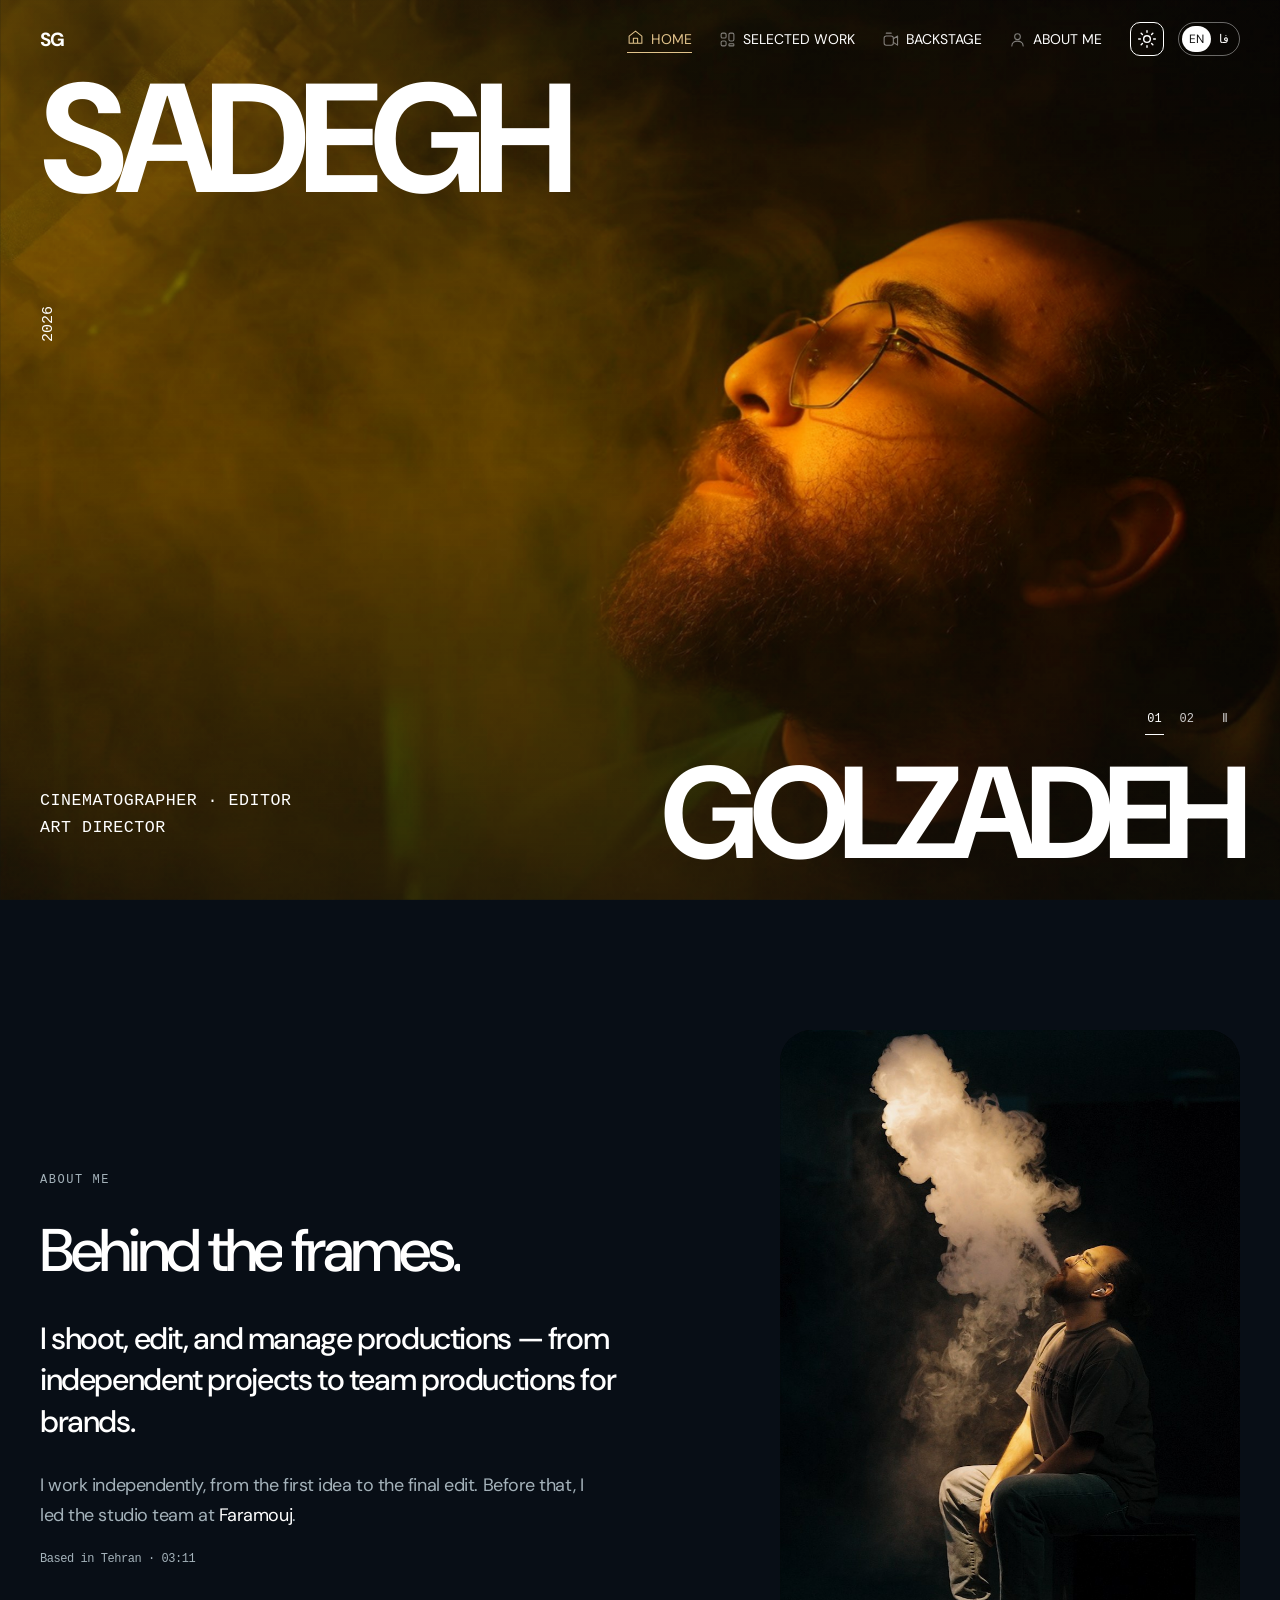
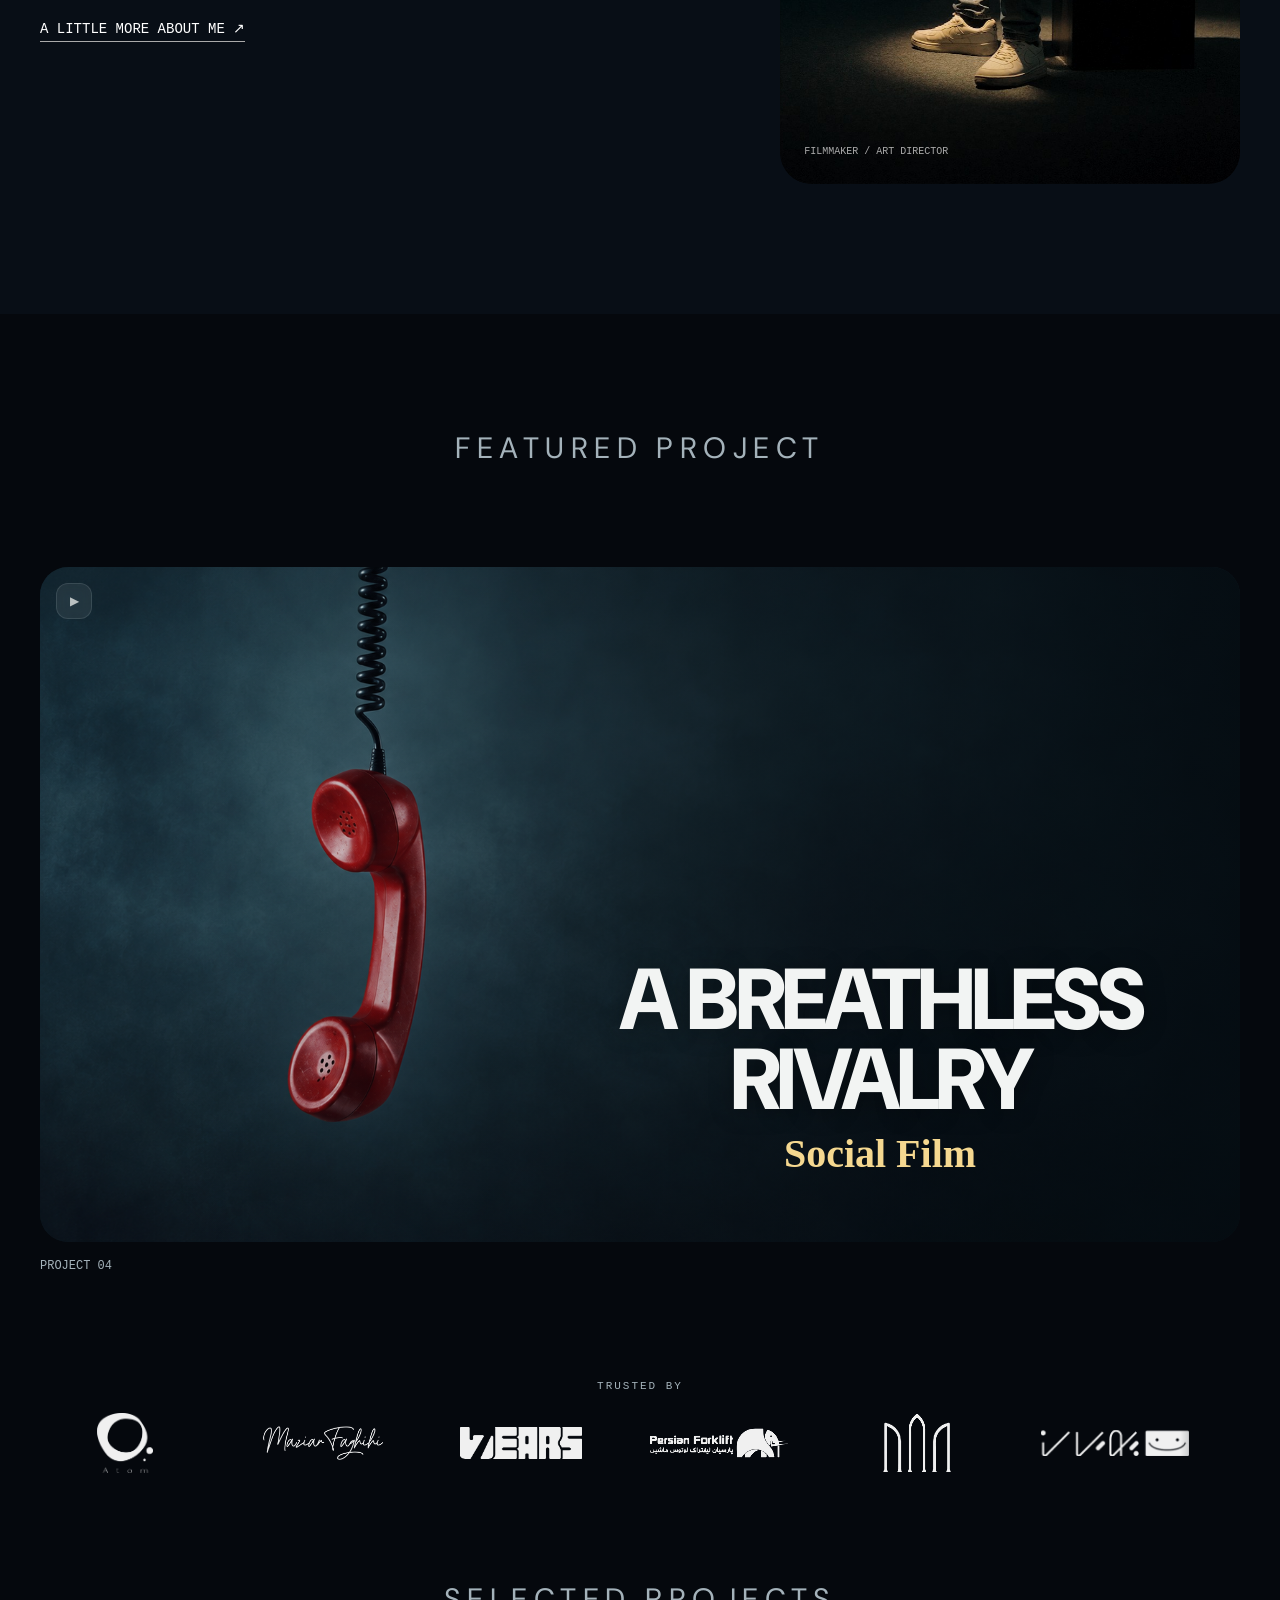
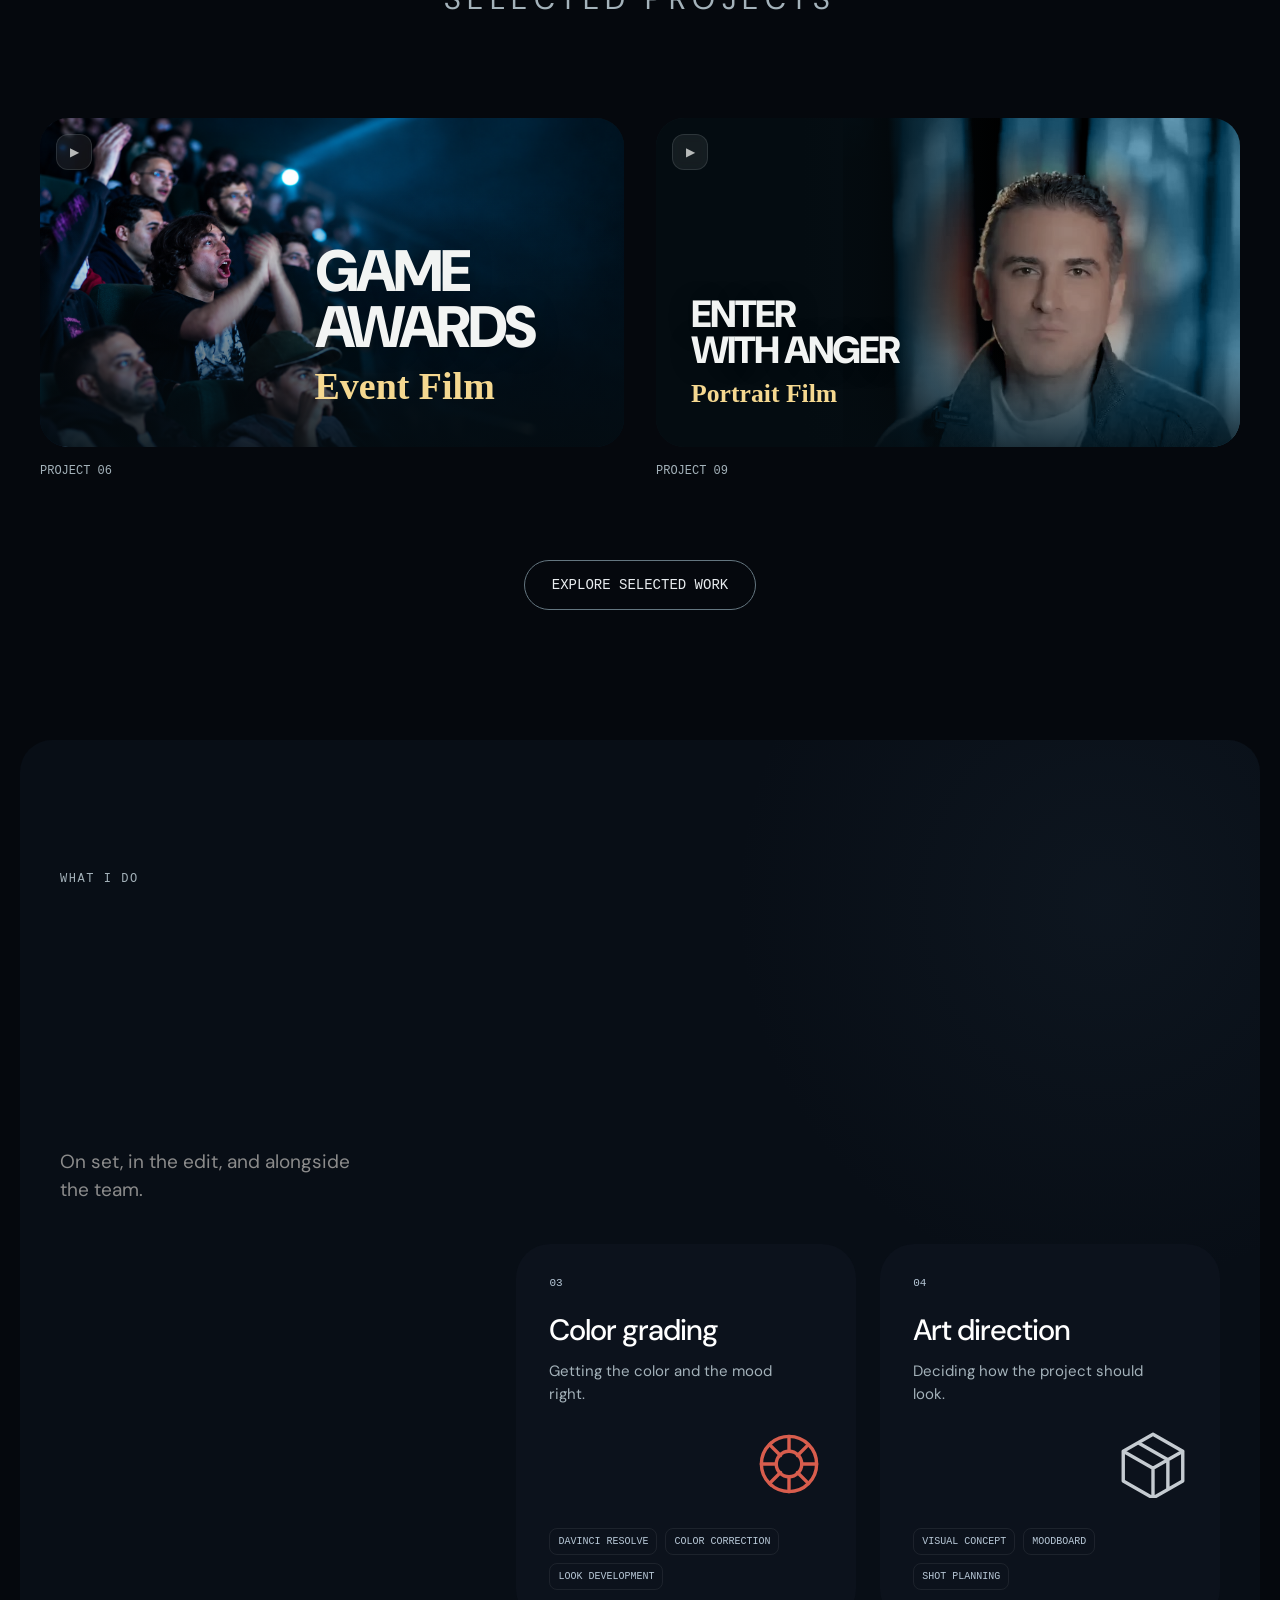
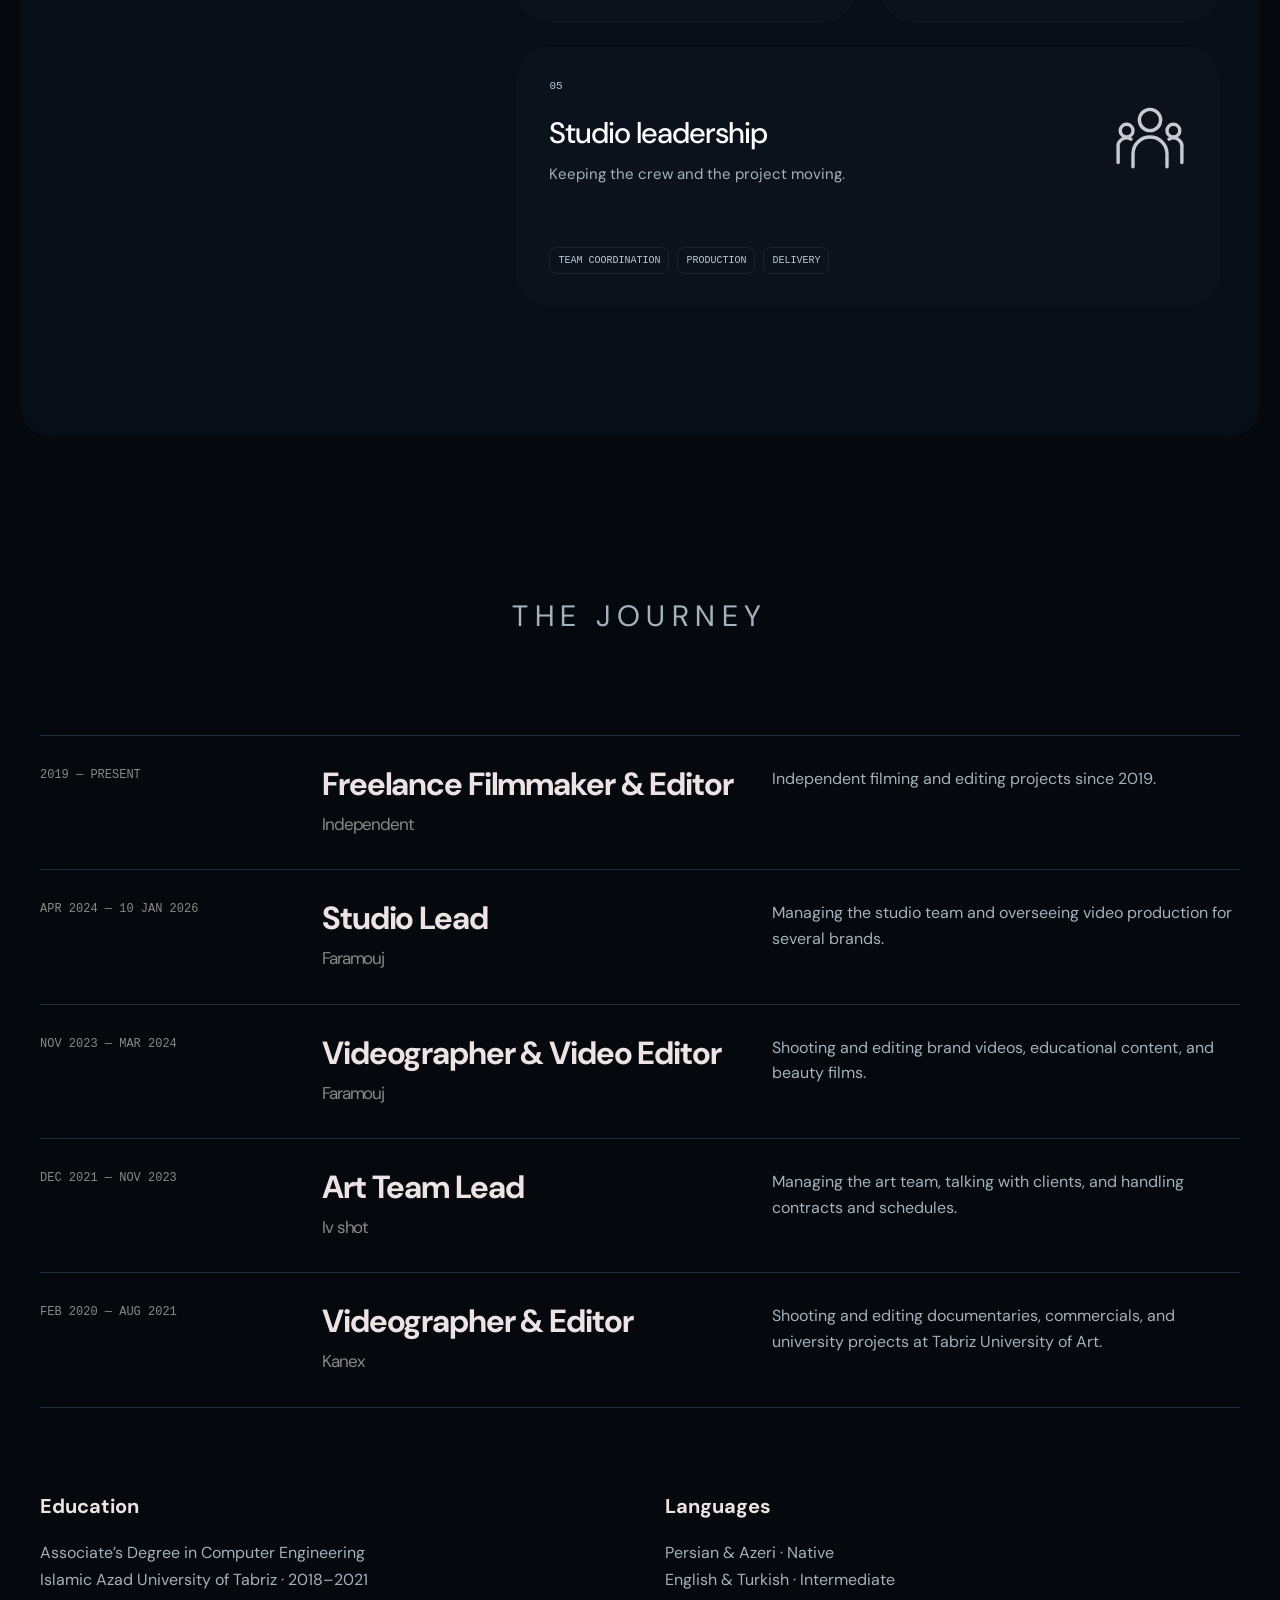
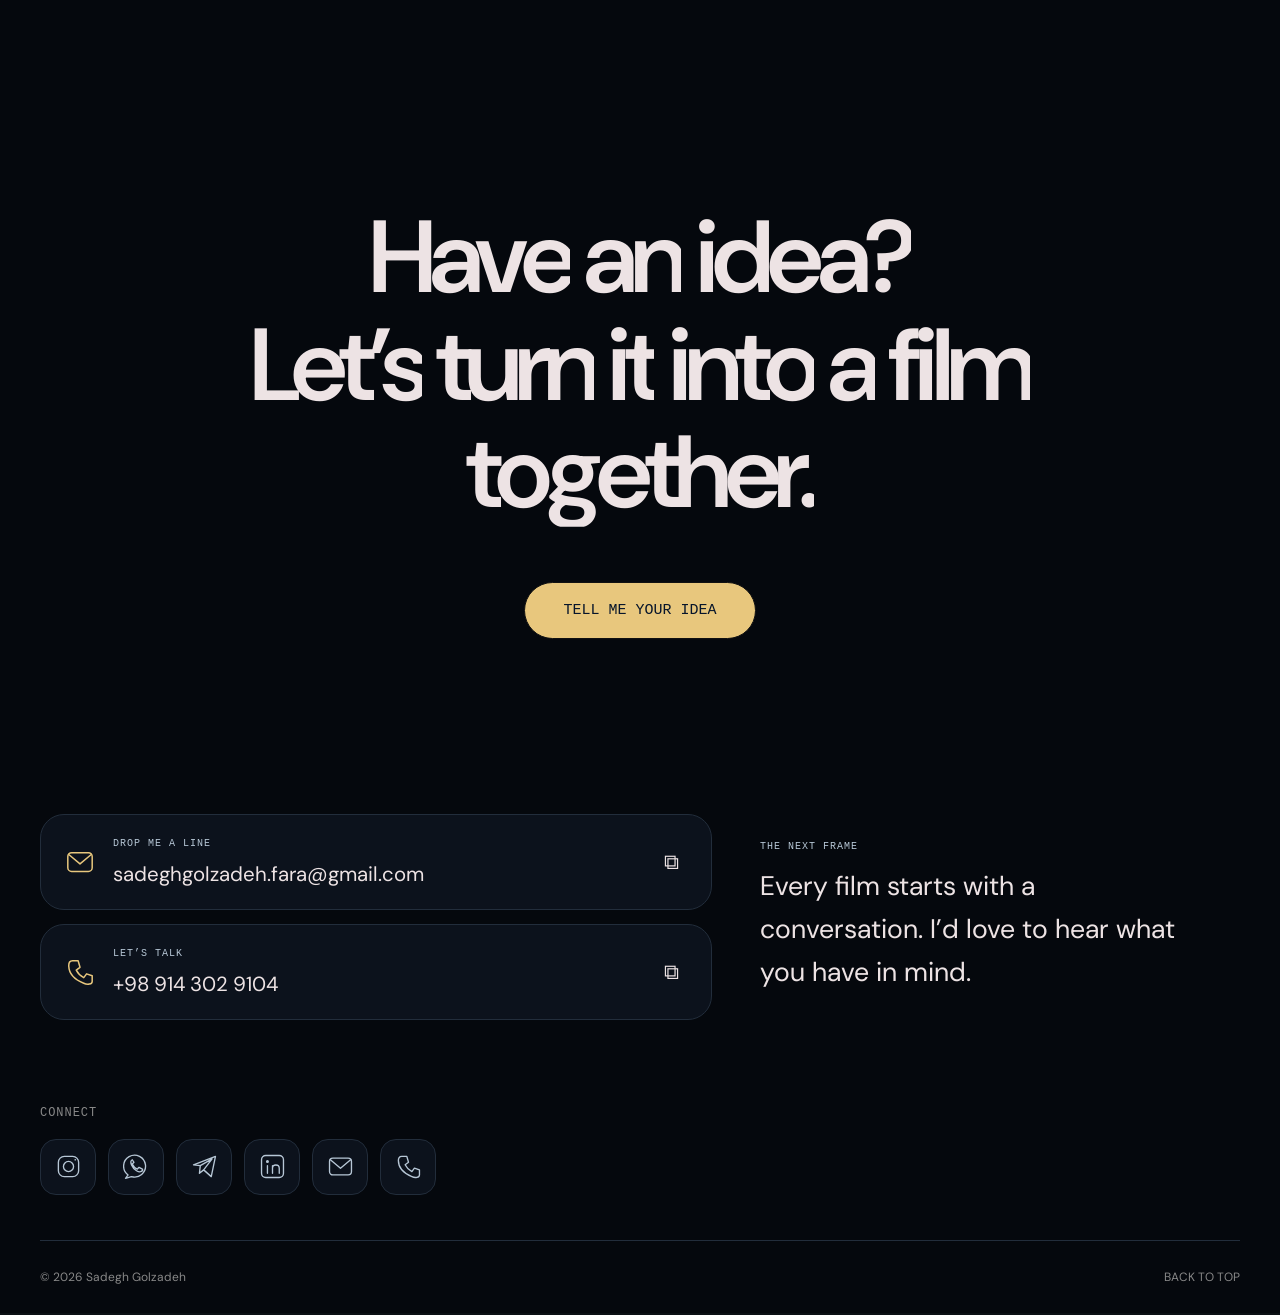
==== commit b7b9e87b: "Unify Hootan cover color, play button, and animation with project cards" ====
--- a/index.html
+++ b/index.html
@@ -6,12 +6,12 @@
 <meta name="description" content="Sadegh Golzadeh — Art Director, Filmmaker and Studio Lead. Welcome to my world of frames.">
 <link rel="icon" type="image/svg+xml" href="data:image/svg+xml,%3Csvg xmlns='http://www.w3.org/2000/svg' viewBox='0 0 64 64'%3E%3Crect width='64' height='64' fill='%23000'/%3E%3Ctext x='6' y='45' font-family='Arial' font-size='36' font-weight='700' fill='white'%3ESG%3C/text%3E%3C/svg%3E">
 <link rel="preload" href="fonts/vazirmatn-variable.woff2" as="font" type="font/woff2" crossorigin>
-<link rel="stylesheet" href="style.css?v=59">
+<link rel="stylesheet" href="style.css?v=60">
 <script src="logo-assets.js" defer></script>
 <script src="cover-assets.js?v=31" defer></script>
 <link rel="stylesheet" href="motion.css?v=53">
-<script src="motion.js?v=59" defer></script>
+<script src="motion.js?v=60" defer></script>
 <script src="cinema-cover-assets-v58.js" defer></script>
-<script src="app.js?v=59" defer></script>
+<script src="app.js?v=60" defer></script>
 </head><body><div id="app"></div><noscript><p style="padding:40px">Sadegh Golzadeh — Art Director, Filmmaker & Studio Lead. <a href="/Sadegh-Golzadeh-CV.pdf">View my CV</a> · <a href="mailto:sadeghgolzadeh.fara@gmail.com">Email me</a></p></noscript></body>
 </html>
--- a/style.css
+++ b/style.css
@@ -518,3 +518,20 @@
 .all-projects .hootan-name{inset:auto auto 8% 6%;font-size:5.7cqw}
 .fa .all-projects .hootan-title{bottom:20%;width:78%}.fa .all-projects .hootan-title>span{font-size:13cqw}.fa .all-projects .hootan-title>em{font-size:11cqw}
 .fa .all-projects .hootan-name{font-size:5.7cqw;bottom:9%}
+
+/* Hootan uses the shared cover component, play control and reveal/hover motion. */
+.projects .cover-9 .cover-art{isolation:isolate}
+.projects .cover-9 .cover-art img{filter:saturate(.4) brightness(.88) contrast(1.07)!important;object-fit:cover!important;object-position:center 25%!important}
+.projects .cover-9 .cover-art:after{content:'';position:absolute;inset:0;background:#164c66;mix-blend-mode:color;opacity:1;pointer-events:none;mask-image:radial-gradient(ellipse 45% 60% at 50% 50%,transparent 45%,#000 80%);-webkit-mask-image:radial-gradient(ellipse 45% 60% at 50% 50%,transparent 45%,#000 80%)}
+.projects .cover-9 .cover-editorial-copy{width:86%;max-width:none;inset:auto 7% 8%;padding:0}
+.projects .cover-9 .cover-editorial-copy h3{font-size:clamp(22px,10cqw,70px);font-weight:900;line-height:.95;letter-spacing:-.055em}
+.projects .cover-9 .cover-signature{font-size:clamp(13px,6.5cqw,40px)}
+.projects.home-projects .cover-9 .cover-art{inset:0 0 0 32%}
+.projects.home-projects .cover-9:after{background:linear-gradient(90deg,#040c11 12%,#040c11 25%,rgba(4,12,17,.85) 36%,transparent 60%),linear-gradient(0deg,rgba(4,12,17,.75),transparent 30%)}
+.projects.home-projects .cover-9 .cover-editorial-copy{width:47%;inset:auto auto 12% 6%;text-align:left}
+.projects.home-projects .cover-9 .cover-editorial-copy h3{font-size:clamp(15px,6.5cqw,58px)}
+.projects.home-projects .cover-9 .cover-signature{font-size:clamp(11px,4.4cqw,40px)}
+.projects.all-projects .cover-9{aspect-ratio:4/5!important}
+.fa .projects .cover-9 .cover-editorial-copy h3{font-family:Vazirmatn,Arial,sans-serif;letter-spacing:0;line-height:1.2;font-size:clamp(23px,13cqw,90px)}
+.fa .projects.home-projects .cover-9 .cover-editorial-copy{text-align:right}
+.fa .projects.home-projects .cover-9 .cover-editorial-copy h3{font-size:clamp(18px,8cqw,60px)}
